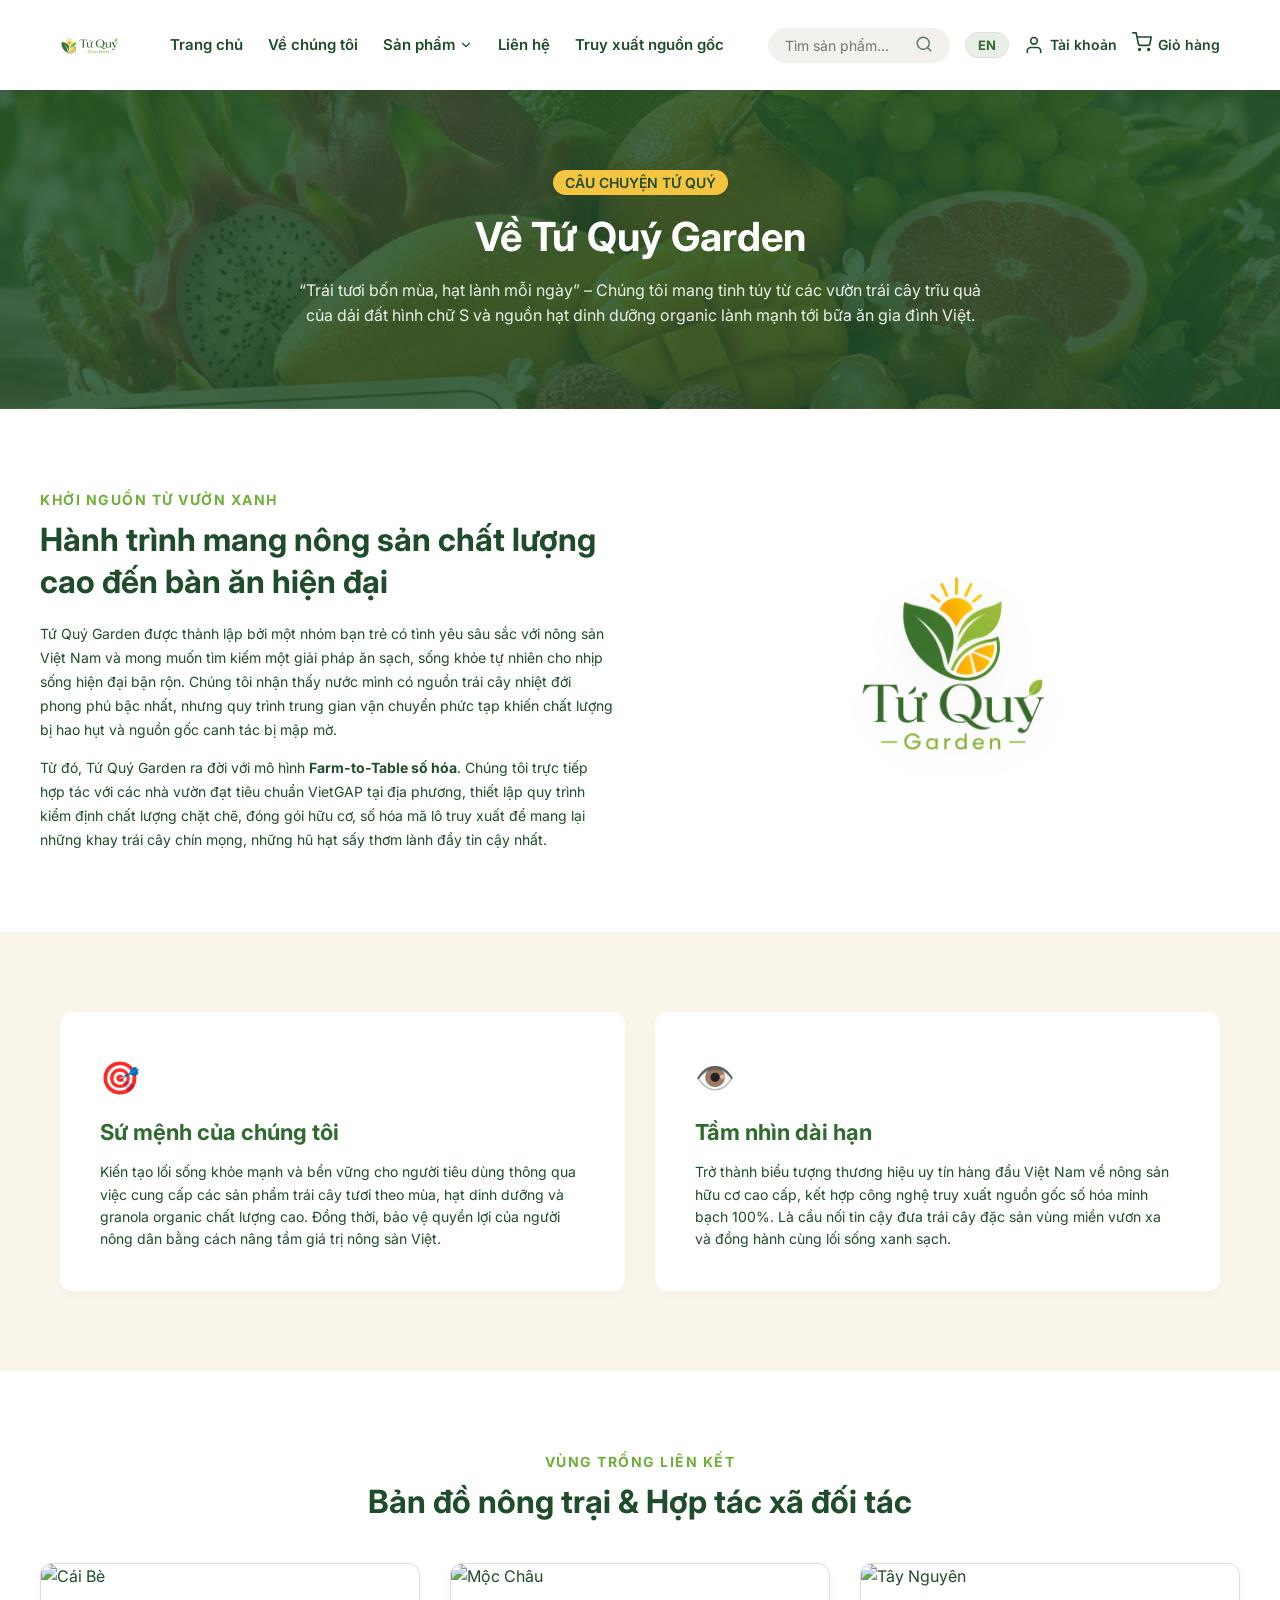
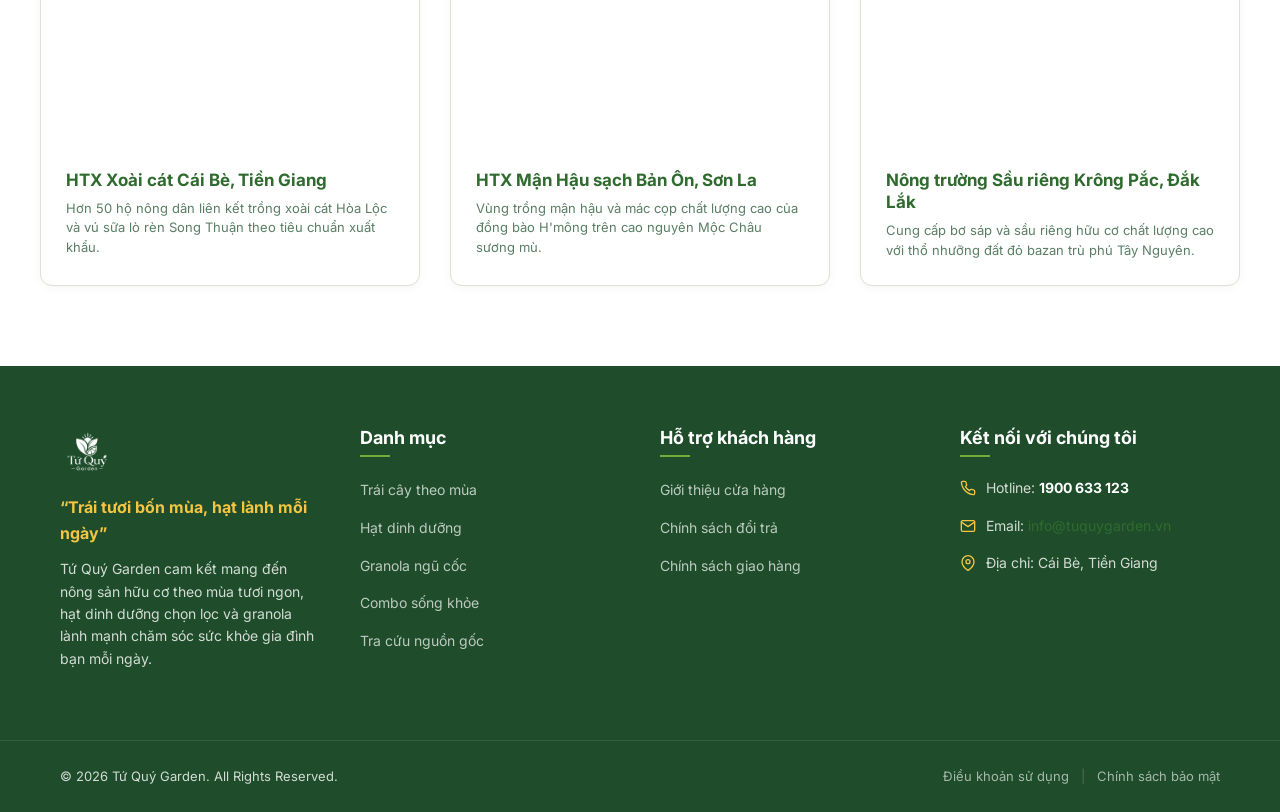
==== about.html @ 24386ca0 "Initial commit - Push code do an" ====
<!DOCTYPE html>
<html lang="vi">
<head>
  <meta charset="UTF-8">
  <meta name="viewport" content="width=device-width, initial-scale=1.0">
  <title>Về chúng tôi | Tứ Quý Garden</title>
  <meta name="description" content="Tứ Quý Garden - Hành trình mang nông sản chất lượng cao từ nông trại Việt đến bàn ăn hiện đại.">
  <link rel="icon" type="image/png" href="images/logo/logo.png">
  <link rel="stylesheet" href="styles/main.css">
</head>
<body class="lang-vi">

  <!-- HEADER -->
  <header class="main-header">
    <div class="header-container container">
      <!-- Logo -->
      <a href="index.html" class="logo">
        <img src="images/logo/logo ngang.png" alt="Tứ Quý Garden Logo" class="logo-img">
      </a>

      <!-- Mobile toggle menu -->
      <button class="mobile-toggle" id="mobile-toggle" aria-label="Toggle Navigation">
        <svg xmlns="http://www.w3.org/2000/svg" width="24" height="24" viewBox="0 0 24 24" fill="none" stroke="currentColor" stroke-width="2" stroke-linecap="round" stroke-linejoin="round">
          <line x1="3" y1="12" x2="21" y2="12"></line>
          <line x1="3" y1="6" x2="21" y2="6"></line>
          <line x1="3" y1="18" x2="21" y2="18"></line>
        </svg>
      </button>

      <!-- Navigation links -->
      <nav class="main-nav" id="main-nav">
        <ul class="nav-list">
          <li>
            <a href="index.html" class="nav-link">
              <span class="lang-vi">Trang chủ</span>
              <span class="lang-en">Home</span>
            </a>
          </li>
          <li>
            <a href="about.html" class="nav-link active">
              <span class="lang-vi">Về chúng tôi</span>
              <span class="lang-en">About Us</span>
            </a>
          </li>
          <li class="dropdown">
            <a href="products.html" class="nav-link dropdown-toggle">
              <span class="lang-vi">Sản phẩm</span>
              <span class="lang-en">Products</span>
              <svg xmlns="http://www.w3.org/2000/svg" width="14" height="14" viewBox="0 0 24 24" fill="none" stroke="currentColor" stroke-width="2" stroke-linecap="round" stroke-linejoin="round" class="dropdown-chevron">
                <polyline points="6 9 12 15 18 9"></polyline>
              </svg>
            </a>
            <ul class="dropdown-menu">
              <li>
                <a href="products.html?category=all">
                  <span class="lang-vi">Tất cả sản phẩm</span>
                  <span class="lang-en">All Products</span>
                </a>
              </li>
              <li>
                <a href="products.html?category=Fruits">
                  <span class="lang-vi">Trái cây tươi</span>
                  <span class="lang-en">Fresh Fruits</span>
                </a>
              </li>
              <li>
                <a href="products.html?category=Nutritional Seeds">
                  <span class="lang-vi">Hạt dinh dưỡng</span>
                  <span class="lang-en">Nutritional Seeds</span>
                </a>
              </li>
              <li>
                <a href="products.html?category=Granola">
                  <span class="lang-vi">Granola ngũ cốc</span>
                  <span class="lang-en">Granola</span>
                </a>
              </li>
              <li>
                <a href="products.html?category=Combo Healthy">
                  <span class="lang-vi">Combo sống khỏe</span>
                  <span class="lang-en">Combo Healthy</span>
                </a>
              </li>
            </ul>
          </li>
          <li>
            <a href="index.html#footer-contact" class="nav-link">
              <span class="lang-vi">Liên hệ</span>
              <span class="lang-en">Contact</span>
            </a>
          </li>
          <li>
            <a href="traceability.html" class="nav-link">
              <span class="lang-vi">Truy xuất nguồn gốc</span>
              <span class="lang-en">Traceability</span>
            </a>
          </li>
        </ul>
      </nav>

      <!-- Right actions -->
      <div class="header-actions">
        <!-- Search bar -->
        <div class="search-bar">
          <input type="text" placeholder="Tìm sản phẩm..." id="header-search-input">
          <button class="search-btn" id="header-search-btn" aria-label="Search">
            <svg xmlns="http://www.w3.org/2000/svg" width="18" height="18" viewBox="0 0 24 24" fill="none" stroke="currentColor" stroke-width="2" stroke-linecap="round" stroke-linejoin="round">
              <circle cx="11" cy="11" r="8"></circle>
              <line x1="21" y1="21" x2="16.65" y2="16.65"></line>
            </svg>
          </button>
        </div>

        <!-- Language toggle button -->
        <button class="lang-switch-btn" id="lang-toggle-btn" title="Toggle Language">
          <span class="lang-vi">EN</span>
          <span class="lang-en">VI</span>
        </button>

        <!-- Account -->
        <a href="login.html" class="action-icon-btn profile-btn" id="header-profile-btn" title="Tài khoản">
          <svg xmlns="http://www.w3.org/2000/svg" width="20" height="20" viewBox="0 0 24 24" fill="none" stroke="currentColor" stroke-width="2" stroke-linecap="round" stroke-linejoin="round">
            <path d="M20 21v-2a4 4 0 0 0-4-4H8a4 4 0 0 0-4 4v2"></path>
            <circle cx="12" cy="7" r="4"></circle>
          </svg>
          <span class="btn-text">
            <span class="lang-vi" id="header-profile-txt-vi">Tài khoản</span>
            <span class="lang-en" id="header-profile-txt-en">Account</span>
          </span>
        </a>

        <!-- Cart -->
        <a href="cart.html" class="action-icon-btn cart-btn" title="Giỏ hàng">
          <div class="cart-icon-wrapper">
            <svg xmlns="http://www.w3.org/2000/svg" width="20" height="20" viewBox="0 0 24 24" fill="none" stroke="currentColor" stroke-width="2" stroke-linecap="round" stroke-linejoin="round">
              <circle cx="9" cy="21" r="1"></circle>
              <circle cx="20" cy="21" r="1"></circle>
              <path d="M1 1h4l2.68 13.39a2 2 0 0 0 2 1.61h9.72a2 2 0 0 0 2-1.61L23 6H6"></path>
            </svg>
            <span class="cart-badge" id="header-cart-badge" style="display:none;">0</span>
          </div>
          <span class="btn-text">
            <span class="lang-vi">Giỏ hàng</span>
            <span class="lang-en">Cart</span>
          </span>
        </a>
      </div>
    </div>
  </header>

  <!-- CONTENT -->
  <div class="about-page-container">
    <!-- Hero Section -->
    <section class="about-hero" style="background-image: linear-gradient(rgba(31, 77, 43, 0.85), rgba(31, 77, 43, 0.85)), url('images/combo/Combo trái cây.png'); background-size: cover; background-position: center; padding: 80px 0; color: white; text-align: center;">
      <div class="container">
        <span style="background-color: var(--color-yellow); color: var(--color-text-dark); padding: 4px 12px; border-radius: 20px; font-size: 14px; font-weight: 600; text-transform: uppercase;">
          <span class="lang-vi">Câu chuyện Tứ Quý</span>
          <span class="lang-en">Our Story</span>
        </span>
        <h1 style="font-size: 40px; color: white; margin: 15px 0;">
          <span class="lang-vi">Về Tứ Quý Garden</span>
          <span class="lang-en">About Tứ Quý Garden</span>
        </h1>
        <p style="max-width: 700px; margin: 0 auto; font-size: 16px; opacity: 0.9; line-height: 1.6;">
          <span class="lang-vi">“Trái tươi bốn mùa, hạt lành mỗi ngày” – Chúng tôi mang tinh túy từ các vườn trái cây trĩu quả của dải đất hình chữ S và nguồn hạt dinh dưỡng organic lành mạnh tới bữa ăn gia đình Việt.</span>
          <span class="lang-en">“Fresh seasonal fruits, healthy seeds daily” – We deliver the pure essence of Vietnamese orchards and organic seeds to every Vietnamese family.</span>
        </p>
      </div>
    </section>

    <!-- Brand Story Section -->
    <section class="section container">
      <div style="display: flex; gap: 50px; align-items: center; flex-wrap: wrap;">
        <div style="flex: 1; min-width: 300px;">
          <span class="section-tag">
            <span class="lang-vi">Khởi nguồn từ vườn xanh</span>
            <span class="lang-en">Born from Green Orchards</span>
          </span>
          <h2 class="section-title" style="margin-bottom: 20px;">
            <span class="lang-vi">Hành trình mang nông sản chất lượng cao đến bàn ăn hiện đại</span>
            <span class="lang-en">Bringing Premium Produce to Modern Dining Tables</span>
          </h2>
          <p style="line-height: 1.7; color: var(--color-text-dark); margin-bottom: 15px; font-size: 14px;">
            <span class="lang-vi">Tứ Quý Garden được thành lập bởi một nhóm bạn trẻ có tình yêu sâu sắc với nông sản Việt Nam và mong muốn tìm kiếm một giải pháp ăn sạch, sống khỏe tự nhiên cho nhịp sống hiện đại bận rộn. Chúng tôi nhận thấy nước mình có nguồn trái cây nhiệt đới phong phú bậc nhất, nhưng quy trình trung gian vận chuyển phức tạp khiến chất lượng bị hao hụt và nguồn gốc canh tác bị mập mờ.</span>
            <span class="lang-en">Tứ Quý Garden was founded by young pioneers with a deep passion for Vietnamese agriculture and a desire to create a clean, healthy eating solution for busy modern lives. We realized that Vietnam has some of the richest tropical fruits, but complex logistics make the quality decrease and farm origins unclear.</span>
          </p>
          <p style="line-height: 1.7; color: var(--color-text-dark); font-size: 14px;">
            <span class="lang-vi">Từ đó, Tứ Quý Garden ra đời với mô hình <strong>Farm-to-Table số hóa</strong>. Chúng tôi trực tiếp hợp tác với các nhà vườn đạt tiêu chuẩn VietGAP tại địa phương, thiết lập quy trình kiểm định chất lượng chặt chẽ, đóng gói hữu cơ, số hóa mã lô truy xuất để mang lại những khay trái cây chín mọng, những hũ hạt sấy thơm lành đầy tin cậy nhất.</span>
            <span class="lang-en">Hence, Tứ Quý Garden introduces a digitized <strong>Farm-to-Table model</strong>. We directly collaborate with local VietGAP-standard orchards, implement strict quality inspections, package organically, and digitize batch codes to deliver the freshest ripe fruits and healthy baked seeds.</span>
          </p>
        </div>
        <div style="flex: 1; min-width: 300px; text-align: center;">
          <img src="images/logo/logo.png" alt="Tứ Quý Garden Brand" style="max-width: 250px; margin: 0 auto; filter: drop-shadow(0 10px 20px rgba(0,0,0,0.05));">
        </div>
      </div>
    </section>

    <!-- Mission & Vision Section -->
    <section class="section bg-cream-light">
      <div class="container" style="display: grid; grid-template-columns: repeat(auto-fit, minmax(300px, 1fr)); gap: 30px;">
        <div style="background-color: white; padding: 40px; border-radius: 12px; box-shadow: 0 5px 15px rgba(0,0,0,0.02);">
          <div style="font-size: 32px; margin-bottom: 15px;">🎯</div>
          <h3 style="color: var(--color-primary); font-size: 22px; margin-bottom: 15px;">
            <span class="lang-vi">Sứ mệnh của chúng tôi</span>
            <span class="lang-en">Our Mission</span>
          </h3>
          <p style="line-height: 1.6; color: var(--color-text-dark); font-size: 14px;">
            <span class="lang-vi">Kiến tạo lối sống khỏe mạnh và bền vững cho người tiêu dùng thông qua việc cung cấp các sản phẩm trái cây tươi theo mùa, hạt dinh dưỡng và granola organic chất lượng cao. Đồng thời, bảo vệ quyền lợi của người nông dân bằng cách nâng tầm giá trị nông sản Việt.</span>
            <span class="lang-en">Creating healthy, sustainable lifestyles by delivering seasonal fruits, nutritional seeds, and organic granolas. Simultaneously protecting local farmers' rights by enhancing Vietnamese agricultural values.</span>
          </p>
        </div>

        <div style="background-color: white; padding: 40px; border-radius: 12px; box-shadow: 0 5px 15px rgba(0,0,0,0.02);">
          <div style="font-size: 32px; margin-bottom: 15px;">👁️</div>
          <h3 style="color: var(--color-primary); font-size: 22px; margin-bottom: 15px;">
            <span class="lang-vi">Tầm nhìn dài hạn</span>
            <span class="lang-en">Our Vision</span>
          </h3>
          <p style="line-height: 1.6; color: var(--color-text-dark); font-size: 14px;">
            <span class="lang-vi">Trở thành biểu tượng thương hiệu uy tín hàng đầu Việt Nam về nông sản hữu cơ cao cấp, kết hợp công nghệ truy xuất nguồn gốc số hóa minh bạch 100%. Là cầu nối tin cậy đưa trái cây đặc sản vùng miền vươn xa và đồng hành cùng lối sống xanh sạch.</span>
            <span class="lang-en">Becoming Vietnam's leading trusted brand symbol for premium organic produce, integrated with 100% digitized traceable technology. Serving as a reliable bridge connecting regional specialties to tables and promoting green living.</span>
          </p>
        </div>
      </div>
    </section>

    <!-- Partner & Farms Section -->
    <section class="section container">
      <div class="text-center" style="max-width: 600px; margin: 0 auto 40px auto;">
        <span class="section-tag">
          <span class="lang-vi">Vùng trồng liên kết</span>
          <span class="lang-en">Partner Orchards</span>
        </span>
        <h2 class="section-title">
          <span class="lang-vi">Bản đồ nông trại & Hợp tác xã đối tác</span>
          <span class="lang-en">Farm Map & Cooperative Partners</span>
        </h2>
      </div>
      
      <div style="display: grid; grid-template-columns: repeat(auto-fit, minmax(280px, 1fr)); gap: 30px;">
        <div style="background: white; border-radius: 12px; overflow: hidden; border: 1px solid var(--color-gray-border); box-shadow: var(--shadow-sm);">
          <div style="height: 180px; overflow: hidden;">
            <img src="images/fruits/Xoài cát Hòa Lộc.png" alt="Cái Bè" style="width: 100%; height: 100%; object-fit: cover;">
          </div>
          <div style="padding: 25px; text-align: left;">
            <h4 style="color: var(--color-primary); font-size: 17px; margin-bottom: 8px;">
              <span class="lang-vi">HTX Xoài cát Cái Bè, Tiền Giang</span>
              <span class="lang-en">Cái Bè Mango Cooperative, Tiền Giang</span>
            </h4>
            <p style="font-size: 13px; color: var(--color-text-light); line-height: 1.5;">
              <span class="lang-vi">Hơn 50 hộ nông dân liên kết trồng xoài cát Hòa Lộc và vú sữa lò rèn Song Thuận theo tiêu chuẩn xuất khẩu.</span>
              <span class="lang-en">Over 50 farming households cultivating premium Hoa Loc mangoes and Song Thuan star apples under strict export standards.</span>
            </p>
          </div>
        </div>

        <div style="background: white; border-radius: 12px; overflow: hidden; border: 1px solid var(--color-gray-border); box-shadow: var(--shadow-sm);">
          <div style="height: 180px; overflow: hidden;">
            <img src="images/fruits/Mận.png" alt="Mộc Châu" style="width: 100%; height: 100%; object-fit: cover;">
          </div>
          <div style="padding: 25px; text-align: left;">
            <h4 style="color: var(--color-primary); font-size: 17px; margin-bottom: 8px;">
              <span class="lang-vi">HTX Mận Hậu sạch Bản Ôn, Sơn La</span>
              <span class="lang-en">Ban On Clean Plum Cooperative, Sơn La</span>
            </h4>
            <p style="font-size: 13px; color: var(--color-text-light); line-height: 1.5;">
              <span class="lang-vi">Vùng trồng mận hậu và mác cọp chất lượng cao của đồng bào H'mông trên cao nguyên Mộc Châu sương mù.</span>
              <span class="lang-en">High-quality plum and pear orchards cultivated by the H'mong ethnic community on the misty Moc Chau plateau.</span>
            </p>
          </div>
        </div>

        <div style="background: white; border-radius: 12px; overflow: hidden; border: 1px solid var(--color-gray-border); box-shadow: var(--shadow-sm);">
          <div style="height: 180px; overflow: hidden;">
            <img src="images/combo/Combo.png" alt="Tây Nguyên" style="width: 100%; height: 100%; object-fit: cover;">
          </div>
          <div style="padding: 25px; text-align: left;">
            <h4 style="color: var(--color-primary); font-size: 17px; margin-bottom: 8px;">
              <span class="lang-vi">Nông trường Sầu riêng Krông Pắc, Đắk Lắk</span>
              <span class="lang-en">Krông Pắc Durian Farm, Đắk Lắk</span>
            </h4>
            <p style="font-size: 13px; color: var(--color-text-light); line-height: 1.5;">
              <span class="lang-vi">Cung cấp bơ sáp và sầu riêng hữu cơ chất lượng cao với thổ nhưỡng đất đỏ bazan trù phú Tây Nguyên.</span>
              <span class="lang-en">Supplying premium organic avocados and rich durians grown on fertile red basaltic soils of Central Highlands.</span>
            </p>
          </div>
        </div>
      </div>
    </section>
  </div>

  <!-- FOOTER -->
  <footer class="main-footer" id="footer-contact">
    <div class="footer-top container">
      <div class="footer-block brand-block">
        <a href="index.html" class="footer-logo">
          <img src="images/logo/logo_white.png" alt="Tứ Quý Garden Logo" class="footer-logo-img">
        </a>
        <p class="footer-tagline">“Trái tươi bốn mùa, hạt lành mỗi ngày”</p>
        <p class="footer-desc">
          <span class="lang-vi">Tứ Quý Garden cam kết mang đến nông sản hữu cơ theo mùa tươi ngon, hạt dinh dưỡng chọn lọc và granola lành mạnh chăm sóc sức khỏe gia đình bạn mỗi ngày.</span>
          <span class="lang-en">Tứ Quý Garden commits to bringing ripe seasonal organic produce, premium seeds, and clean healthy granola to nourish your family daily.</span>
        </p>
      </div>

      <div class="footer-block">
        <h3 class="footer-title">
          <span class="lang-vi">Danh mục</span><span class="lang-en">Categories</span>
        </h3>
        <ul class="footer-links">
          <li><a href="products.html?category=Fruits"><span class="lang-vi">Trái cây theo mùa</span><span class="lang-en">Seasonal Fruits</span></a></li>
          <li><a href="products.html?category=Nutritional Seeds"><span class="lang-vi">Hạt dinh dưỡng</span><span class="lang-en">Seeds</span></a></li>
          <li><a href="products.html?category=Granola"><span class="lang-vi">Granola ngũ cốc</span><span class="lang-en">Granola</span></a></li>
          <li><a href="products.html?category=Combo Healthy"><span class="lang-vi">Combo sống khỏe</span><span class="lang-en">Healthy Combos</span></a></li>
          <li><a href="traceability.html"><span class="lang-vi">Tra cứu nguồn gốc</span><span class="lang-en">Traceability</span></a></li>
        </ul>
      </div>

      <div class="footer-block">
        <h3 class="footer-title">
          <span class="lang-vi">Hỗ trợ khách hàng</span><span class="lang-en">Customer Service</span>
        </h3>
        <ul class="footer-links">
          <li><a href="about.html"><span class="lang-vi">Giới thiệu cửa hàng</span><span class="lang-en">About Store</span></a></li>
          <li><a href="about.html"><span class="lang-vi">Chính sách đổi trả</span><span class="lang-en">Exchange & Refund</span></a></li>
          <li><a href="about.html"><span class="lang-vi">Chính sách giao hàng</span><span class="lang-en">Shipping Policies</span></a></li>
        </ul>
      </div>

      <div class="footer-block contact-block">
        <h3 class="footer-title">
          <span class="lang-vi">Kết nối với chúng tôi</span><span class="lang-en">Contact Info</span>
        </h3>
        <ul class="contact-info-list">
          <li>
            <svg xmlns="http://www.w3.org/2000/svg" width="16" height="16" viewBox="0 0 24 24" fill="none" stroke="currentColor" stroke-width="2" stroke-linecap="round" stroke-linejoin="round"><path d="M22 16.92v3a2 2 0 0 1-2.18 2 19.79 19.79 0 0 1-8.63-3.07 19.5 19.5 0 0 1-6-6 19.79 19.79 0 0 1-3.07-8.67A2 2 0 0 1 4.11 2h3a2 2 0 0 1 2 1.72 12.84 12.84 0 0 0 .7 2.81 2 2 0 0 1-.45 2.11L8.09 9.91a16 16 0 0 0 6 6l1.27-1.27a2 2 0 0 1 2.11-.45 12.84 12.84 0 0 0 2.81.7A2 2 0 0 1 22 16.92z"></path></svg>
            <span>Hotline: <strong>1900 633 123</strong></span>
          </li>
          <li>
            <svg xmlns="http://www.w3.org/2000/svg" width="16" height="16" viewBox="0 0 24 24" fill="none" stroke="currentColor" stroke-width="2" stroke-linecap="round" stroke-linejoin="round"><path d="M4 4h16c1.1 0 2 .9 2 2v12c0 1.1-.9 2-2 2H4c-1.1 0-2-.9-2-2V6c0-1.1.9-2 2-2z"></path><polyline points="22,6 12,13 2,6"></polyline></svg>
            <span>Email: <a href="mailto:info@tuquygarden.vn">info@tuquygarden.vn</a></span>
          </li>
          <li>
            <svg xmlns="http://www.w3.org/2000/svg" width="16" height="16" viewBox="0 0 24 24" fill="none" stroke="currentColor" stroke-width="2" stroke-linecap="round" stroke-linejoin="round"><path d="M21 10c0 7-9 13-9 13s-9-6-9-13a9 9 0 0 1 18 0z"></path><circle cx="12" cy="10" r="3"></circle></svg>
            <span>Địa chỉ: Cái Bè, Tiền Giang</span>
          </li>
        </ul>
      </div>
    </div>

    <div class="footer-bottom">
      <div class="container footer-bottom-content">
        <p class="copyright-txt">&copy; 2026 Tứ Quý Garden. All Rights Reserved.</p>
        <div class="footer-bottom-links">
          <a href="about.html"><span class="lang-vi">Điều khoản sử dụng</span><span class="lang-en">Terms of Use</span></a>
          <span class="divider">|</span>
          <a href="about.html"><span class="lang-vi">Chính sách bảo mật</span><span class="lang-en">Privacy Policy</span></a>
        </div>
      </div>
    </div>
  </footer>

  <!-- Scripts -->
  <script src="data/data.js"></script>
  <script src="services/cartService.js"></script>
  <script src="services/authService.js"></script>
  <script src="js/common.js"></script>
</body>
</html>
---- styles/main.css ----
/* styles/main.css */
@import url('https://fonts.googleapis.com/css2?family=Inter:wght@300;400;500;600;700;800&display=swap');

:root {
  --color-primary: #2F6B2F;      /* Deep green */
  --color-secondary: #6FAF3A;    /* Leaf green */
  --color-cream: #FFF8E8;        /* Cream background */
  --color-cream-light: #FAF5EA;  /* Lighter cream background */
  --color-yellow: #F5C542;       /* Soft yellow */
  --color-text-dark: #1F4D2B;     /* Text dark green */
  --color-text-light: #5A7E64;    /* Text secondary green-gray */
  --color-white: #FFFFFF;
  --color-gray-light: #F3F1ED;
  --color-gray-border: #E2DDD5;
  --color-danger: #E06A55;
  --color-success: #6FAF3A;
  
  /* Font no-serif for everything */
  --font-serif: 'Inter', system-ui, -apple-system, sans-serif;
  --font-sans: 'Inter', system-ui, -apple-system, sans-serif;
  
  --shadow-sm: 0 2px 8px rgba(31, 77, 43, 0.05);
  --shadow-md: 0 8px 24px rgba(31, 77, 43, 0.08);
  --shadow-lg: 0 16px 40px rgba(31, 77, 43, 0.12);
  
  --transition-smooth: all 0.3s cubic-bezier(0.25, 0.8, 0.25, 1);
}

/* Bilingual text state rules */
body.lang-vi .lang-en { display: none !important; }
body.lang-en .lang-vi { display: none !important; }

/* Base Resetting */
* {
  box-sizing: border-box;
  margin: 0;
  padding: 0;
}

body {
  font-family: var(--font-sans);
  background-color: var(--color-white);
  color: var(--color-text-dark);
  line-height: 1.6;
  overflow-x: hidden;
}

h1, h2, h3, h4, h5, h6 {
  color: var(--color-text-dark);
  font-weight: 700;
  line-height: 1.3;
}

a {
  color: var(--color-primary);
  text-decoration: none;
  transition: var(--transition-smooth);
}

a:hover {
  color: var(--color-secondary);
}

button, input, select, textarea {
  font-family: inherit;
}

img {
  max-width: 100%;
  height: auto;
  display: block;
}

/* Scrollbar styling */
::-webkit-scrollbar {
  width: 8px;
}
::-webkit-scrollbar-track {
  background: var(--color-cream);
}
::-webkit-scrollbar-thumb {
  background: var(--color-secondary);
  border-radius: 4px;
}
::-webkit-scrollbar-thumb:hover {
  background: var(--color-primary);
}

/* Common Layout Containers */
.container {
  width: 100%;
  max-width: 1200px;
  margin: 0 auto;
  padding: 0 20px;
}

.container-fluid {
  width: 100%;
  padding: 0 20px;
}

.section {
  padding: 80px 0;
}

.text-center {
  text-align: center;
}

.bg-cream-light {
  background-color: var(--color-cream-light);
}

/* Grid wrappers */
.products-grid-4 {
  display: grid;
  grid-template-columns: repeat(auto-fill, minmax(260px, 1fr));
  gap: 25px;
  margin-top: 30px;
}

.products-grid-3 {
  display: grid;
  grid-template-columns: repeat(auto-fill, minmax(320px, 1fr));
  gap: 30px;
  margin-top: 30px;
}

/* Utility Animations */
@keyframes fadeIn {
  from { opacity: 0; transform: translateY(15px); }
  to { opacity: 1; transform: translateY(0); }
}

.animate-fade-in {
  animation: fadeIn 0.4s ease forwards;
}

@keyframes bounce {
  0%, 100% { transform: translateY(0); }
  50% { transform: translateY(-8px); }
}

.animate-bounce {
  animation: bounce 2s infinite ease-in-out;
}

/* Buttons */
.btn {
  display: inline-flex;
  align-items: center;
  justify-content: center;
  gap: 8px;
  font-weight: 600;
  padding: 10px 24px;
  border-radius: 8px;
  border: 2px solid transparent;
  cursor: pointer;
  transition: var(--transition-smooth);
  font-size: 15px;
  white-space: nowrap; /* Avoid wrapping on small widths */
}

.btn-primary {
  background-color: var(--color-primary);
  color: var(--color-white);
}

.btn-primary:hover {
  background-color: var(--color-text-dark);
  color: var(--color-white);
  transform: translateY(-2px);
  box-shadow: 0 4px 12px rgba(47, 107, 47, 0.2);
}

.btn-secondary {
  background-color: var(--color-yellow);
  color: var(--color-text-dark);
}

.btn-secondary:hover {
  background-color: var(--color-primary);
  color: var(--color-white);
  transform: translateY(-2px);
}

.btn-outline {
  background-color: transparent;
  border-color: var(--color-primary);
  color: var(--color-primary);
}

.btn-outline:hover {
  background-color: var(--color-primary);
  color: var(--color-white);
  transform: translateY(-2px);
}

.btn-danger {
  background-color: var(--color-danger);
  color: var(--color-white);
}

.btn-danger:hover {
  background-color: #C04A35;
  color: var(--color-white);
}

.btn-lg {
  padding: 14px 32px;
  font-size: 16px;
  border-radius: 10px;
}

.btn-sm {
  padding: 8px 16px;
  font-size: 13px;
}

.btn-xs {
  padding: 4px 8px;
  font-size: 12px;
}

.btn-block {
  width: 100%;
}

.hover-lift:hover {
  transform: translateY(-5px);
  box-shadow: var(--shadow-lg);
}

/* SECTION HEADERS */
.section-tag {
  color: var(--color-secondary);
  font-weight: 700;
  font-size: 14px;
  text-transform: uppercase;
  letter-spacing: 1.5px;
  display: block;
  margin-bottom: 8px;
}

.section-title {
  font-size: 32px;
  color: var(--color-text-dark);
}

.section-header-flex {
  display: flex;
  justify-content: space-between;
  align-items: flex-end;
  margin-bottom: 40px;
  flex-wrap: wrap;
  gap: 20px;
}

/* STICKY HEADER */
.main-header {
  position: sticky;
  top: 0;
  z-index: 100;
  background-color: rgba(255, 255, 255, 0.95);
  backdrop-filter: blur(10px);
  box-shadow: var(--shadow-sm);
  transition: var(--transition-smooth);
}

.header-container {
  display: flex;
  align-items: center;
  justify-content: space-between;
  height: 90px; /* Taller header */
}

.logo-img {
  max-height: 65px; /* Bigger logo as requested */
}

.mobile-toggle {
  display: none;
  background: none;
  border: none;
  color: var(--color-text-dark);
  cursor: pointer;
}

.nav-list {
  display: flex;
  list-style: none;
  gap: 25px;
}

.nav-link {
  font-weight: 600;
  color: var(--color-text-dark);
  font-size: 15px;
  padding: 8px 0;
  position: relative;
  display: flex;
  align-items: center;
  gap: 4px;
}

.nav-link::after {
  content: '';
  position: absolute;
  bottom: 0;
  left: 0;
  width: 0;
  height: 2px;
  background-color: var(--color-secondary);
  transition: var(--transition-smooth);
}

.nav-link:hover::after {
  width: 100%;
}

/* Dropdown styling */
.dropdown {
  position: relative;
}

.dropdown-chevron {
  transition: transform 0.2s;
}

.dropdown:hover .dropdown-chevron {
  transform: rotate(180deg);
}

.dropdown-menu {
  position: absolute;
  top: 100%;
  left: 0;
  background-color: var(--color-white);
  box-shadow: var(--shadow-md);
  border-radius: 8px;
  list-style: none;
  padding: 10px 0;
  min-width: 220px;
  opacity: 0;
  visibility: hidden;
  transform: translateY(10px);
  transition: var(--transition-smooth);
}

.dropdown:hover .dropdown-menu {
  opacity: 1;
  visibility: visible;
  transform: translateY(0);
}

.dropdown-menu li a {
  display: block;
  padding: 10px 20px;
  font-size: 14px;
  font-weight: 500;
  color: var(--color-text-dark);
}

.dropdown-menu li a:hover {
  background-color: var(--color-cream);
  color: var(--color-primary);
  padding-left: 25px;
}

.header-actions {
  display: flex;
  align-items: center;
  gap: 15px;
}

/* Search Bar */
.search-bar {
  display: flex;
  align-items: center;
  background-color: var(--color-gray-light);
  border-radius: 30px;
  padding: 6px 16px;
  border: 1px solid transparent;
  transition: var(--transition-smooth);
}

.search-bar:focus-within {
  background-color: var(--color-white);
  border-color: var(--color-secondary);
  box-shadow: 0 0 0 3px rgba(111, 175, 58, 0.1);
}

.search-bar input {
  border: none;
  background: none;
  outline: none;
  font-size: 14px;
  width: 130px;
  color: var(--color-text-dark);
  transition: width 0.3s;
}

.search-bar input:focus {
  width: 180px;
}

.search-btn {
  background: none;
  border: none;
  color: var(--color-text-light);
  cursor: pointer;
}

.search-btn:hover {
  color: var(--color-primary);
}

/* Header action buttons */
.action-icon-btn {
  display: flex;
  align-items: center;
  gap: 6px;
  font-weight: 600;
  font-size: 14px;
  color: var(--color-text-dark);
}

.action-icon-btn:hover {
  color: var(--color-primary);
}

.cart-icon-wrapper {
  position: relative;
}

.cart-badge {
  position: absolute;
  top: -8px;
  right: -8px;
  background-color: var(--color-yellow);
  color: var(--color-text-dark);
  font-size: 11px;
  font-weight: 700;
  width: 18px;
  height: 18px;
  border-radius: 50%;
  display: flex;
  align-items: center;
  justify-content: center;
  border: 2px solid var(--color-white);
}

/* Language switch button styles */
.lang-switch-btn {
  background-color: rgba(47, 107, 47, 0.1);
  color: var(--color-primary);
  border: 1px solid var(--color-gray-border);
  border-radius: 20px;
  padding: 4px 12px;
  font-size: 13px;
  font-weight: 700;
  cursor: pointer;
  transition: var(--transition-smooth);
}

.lang-switch-btn:hover {
  background-color: var(--color-primary);
  color: var(--color-white);
  border-color: var(--color-primary);
}

/* FOOTER STYLING */
.main-footer {
  background-color: var(--color-text-dark);
  color: rgba(255, 255, 255, 0.8);
  padding-top: 60px;
}

.footer-logo-img {
  max-height: 54px;
  margin-bottom: 15px;
}

.footer-top {
  display: grid;
  grid-template-columns: repeat(auto-fit, minmax(220px, 1fr));
  gap: 40px;
  padding-bottom: 50px;
}

.brand-block {
  grid-column: span 1;
}

.footer-tagline {
  font-size: 16px;
  color: var(--color-yellow);
  margin-bottom: 12px;
  font-weight: bold;
}

.footer-desc {
  font-size: 14px;
  line-height: 1.6;
  margin-bottom: 20px;
}

.social-links {
  display: flex;
  gap: 12px;
}

.social-link {
  width: 36px;
  height: 36px;
  background-color: rgba(255,255,255,0.08);
  border-radius: 50%;
  display: flex;
  align-items: center;
  justify-content: center;
  color: var(--color-white);
  transition: var(--transition-smooth);
}

.social-link:hover {
  background-color: var(--color-yellow);
  color: var(--color-text-dark);
  transform: translateY(-3px);
}

.zalo-text-icon {
  font-weight: 700;
  font-size: 14px;
}

.footer-title {
  color: var(--color-white);
  font-size: 18px;
  margin-bottom: 20px;
  position: relative;
  padding-bottom: 8px;
}

.footer-title::after {
  content: '';
  position: absolute;
  bottom: 0;
  left: 0;
  width: 30px;
  height: 2px;
  background-color: var(--color-secondary);
}

.footer-links {
  list-style: none;
}

.footer-links li {
  margin-bottom: 12px;
}

.footer-links li a {
  color: rgba(255, 255, 255, 0.7);
  font-size: 14px;
}

.footer-links li a:hover {
  color: var(--color-yellow);
  padding-left: 5px;
}

.contact-info-list {
  list-style: none;
}

.contact-info-list li {
  display: flex;
  align-items: flex-start;
  gap: 10px;
  margin-bottom: 15px;
  font-size: 14px;
}

.contact-info-list svg {
  margin-top: 3px;
  color: var(--color-yellow);
  flex-shrink: 0;
}

.contact-info-list strong {
  color: var(--color-white);
}

.footer-newsletter {
  margin-top: 25px;
}

.newsletter-txt {
  font-size: 13px;
  margin-bottom: 8px;
}

.newsletter-form {
  display: flex;
  gap: 5px;
}

.newsletter-form input {
  flex: 1;
  padding: 8px 12px;
  border-radius: 6px;
  border: none;
  font-size: 13px;
}

.footer-bottom {
  border-top: 1px solid rgba(255, 255, 255, 0.1);
  padding: 25px 0;
  font-size: 13px;
}

.footer-bottom-content {
  display: flex;
  justify-content: space-between;
  align-items: center;
  flex-wrap: wrap;
  gap: 15px;
}

.footer-bottom-links a {
  color: rgba(255,255,255,0.6);
}

.footer-bottom-links a:hover {
  color: var(--color-yellow);
}

.footer-bottom-links .divider {
  margin: 0 8px;
  color: rgba(255,255,255,0.2);
}

/* HOMEPAGE SPECIALS */
.hero-section {
  background-color: var(--color-cream);
  padding: 80px 0 100px 0;
  overflow: hidden;
}

.hero-container-grid {
  display: grid;
  grid-template-columns: 1fr;
  gap: 40px;
  align-items: center;
  max-width: 720px;
}

.hero-tagline {
  color: var(--color-primary);
  font-weight: 700;
  font-size: 14px;
  text-transform: uppercase;
  letter-spacing: 2px;
  margin-bottom: 10px;
  display: block;
}

.hero-title {
  font-size: 44px;
  color: var(--color-text-dark);
  margin-bottom: 20px;
  font-weight: 800;
}

.hero-desc {
  font-size: 16px;
  color: var(--color-text-light);
  margin-bottom: 30px;
  max-width: 600px;
}

.hero-actions {
  display: flex;
  gap: 15px;
  margin-bottom: 40px;
  flex-wrap: wrap;
}

.hero-badges {
  display: flex;
  gap: 25px;
  flex-wrap: wrap;
}

.hero-badge-item {
  display: flex;
  align-items: center;
  gap: 8px;
  font-size: 13px;
  font-weight: 600;
}

.hero-badge-item svg {
  color: var(--color-secondary);
}

.hero-image-wrapper {
  position: relative;
  display: flex;
  justify-content: center;
  align-items: center;
}

.hero-main-img {
  max-width: 100%;
  filter: drop-shadow(0 15px 30px rgba(31, 77, 43, 0.15));
  border-radius: 20px;
}

/* Category grid cards */
.category-grid {
  display: grid;
  grid-template-columns: repeat(auto-fill, minmax(230px, 1fr));
  gap: 25px;
  margin-top: 40px;
}

.category-card {
  background-color: var(--color-white);
  border-radius: 16px;
  overflow: hidden;
  box-shadow: var(--shadow-sm);
  transition: var(--transition-smooth);
}

.cat-img-container {
  height: 180px;
  overflow: hidden;
  background-color: var(--color-cream);
}

.cat-img-container img {
  width: 100%;
  height: 100%;
  object-fit: cover;
  transition: transform 0.5s;
}

.category-card:hover .cat-img-container img {
  transform: scale(1.1);
}

.cat-body {
  padding: 25px;
}

.cat-body h3 {
  font-size: 18px;
  margin-bottom: 10px;
}

.cat-body p {
  font-size: 13px;
  color: var(--color-text-light);
  margin-bottom: 20px;
  height: 40px;
}

/* Healthy goals Tab bar */
.tabs-container {
  display: flex;
  justify-content: center;
  gap: 15px;
  margin-bottom: 35px;
  flex-wrap: wrap;
}

.tab-btn {
  padding: 10px 24px;
  border-radius: 30px;
  background-color: var(--color-white);
  border: 1px solid var(--color-gray-border);
  color: var(--color-text-dark);
  font-weight: 600;
  cursor: pointer;
  transition: var(--transition-smooth);
}

.tab-btn:hover, .tab-btn.active {
  background-color: var(--color-primary);
  color: var(--color-white);
  border-color: var(--color-primary);
  box-shadow: 0 4px 10px rgba(47, 107, 47, 0.15);
}

/* Traceability layout */
.traceability-layout {
  display: grid;
  grid-template-columns: 1.1fr 0.9fr;
  gap: 50px;
  align-items: center;
}

.timeline {
  margin-top: 30px;
  border-left: 2px dashed var(--color-secondary);
  padding-left: 25px;
  display: flex;
  flex-direction: column;
  gap: 25px;
}

.timeline-item {
  position: relative;
}

.timeline-number {
  position: absolute;
  left: -37px;
  top: 0;
  width: 24px;
  height: 24px;
  background-color: var(--color-primary);
  color: var(--color-white);
  border-radius: 50%;
  display: flex;
  align-items: center;
  justify-content: center;
  font-size: 11px;
  font-weight: 700;
}

.timeline-content h4 {
  font-size: 16px;
  margin-bottom: 4px;
}

.timeline-content p {
  font-size: 13px;
  color: var(--color-text-light);
}

/* ===== HOMEPAGE COMPACT FEATURED CARDS (6-col row) ===== */
#featured-products-grid .product-card {
  border-radius: 16px;
}

#featured-products-grid .card-img-wrapper {
  height: 160px;
  border-radius: 14px 14px 0 0;
}

#featured-products-grid .card-body {
  padding: 14px 16px;
}

#featured-products-grid .card-title {
  font-size: 13px;
  margin-bottom: 4px;
  font-weight: 700;
}

#featured-products-grid .card-category-tag {
  font-size: 10px;
  margin-bottom: 4px;
}

#featured-products-grid .card-origin-info {
  font-size: 10px;
  margin-bottom: 8px;
}

#featured-products-grid .card-rating-row {
  display: none;
}

#featured-products-grid .current-price {
  font-size: 15px;
  font-weight: 700;
  color: var(--color-primary);
}

#featured-products-grid .old-price {
  font-size: 11px;
}

#featured-products-grid .card-bottom-row {
  padding-top: 10px;
}

#featured-products-grid .circle-cart-btn {
  width: 32px;
  height: 32px;
}

/* PRODUCT CARD COMPONENT - PREMIUM RE-DESIGN */

.product-card {
  background-color: var(--color-white);
  border-radius: 12px;
  overflow: hidden;
  box-shadow: var(--shadow-sm);
  border: 1px solid var(--color-gray-light);
  display: flex;
  flex-direction: column;
  position: relative;
  transition: var(--transition-smooth);
  height: 100%;
}

.product-card:hover {
  transform: translateY(-6px);
  box-shadow: var(--shadow-md);
  border-color: var(--color-gray-border);
}

.card-img-wrapper {
  position: relative;
  height: 220px;
  overflow: hidden;
  background-color: var(--color-cream-light);
  display: flex;
  align-items: center;
  justify-content: center;
}

.product-img {
  width: 100%;
  height: 100%;
  object-fit: cover;
  transition: transform 0.5s;
}

.product-card:hover .product-img {
  transform: scale(1.08);
}

/* Badges */
.card-badge {
  position: absolute;
  top: 12px;
  left: 12px;
  font-size: 11px;
  font-weight: 700;
  padding: 4px 10px;
  border-radius: 4px;
  color: var(--color-white);
  z-index: 2;
  text-transform: uppercase;
}

.bestseller-badge {
  background-color: var(--color-yellow);
  color: var(--color-text-dark);
}

.seasonal-badge {
  background-color: var(--color-primary);
}

.discount-badge {
  position: absolute;
  top: 12px;
  right: 12px;
  background-color: var(--color-danger);
  color: var(--color-white);
  font-size: 11px;
  font-weight: 700;
  padding: 4px 8px;
  border-radius: 4px;
  z-index: 2;
}

.wishlist-toggle-btn {
  position: absolute;
  bottom: 12px;
  right: 12px;
  width: 32px;
  height: 32px;
  background-color: var(--color-white);
  border: none;
  border-radius: 50%;
  display: flex;
  align-items: center;
  justify-content: center;
  box-shadow: var(--shadow-sm);
  color: var(--color-text-light);
  cursor: pointer;
  transition: var(--transition-smooth);
  z-index: 2;
}

.wishlist-toggle-btn:hover, .wishlist-toggle-btn.active {
  color: var(--color-secondary);
  transform: scale(1.1);
}

/* Card Body */
.card-body {
  padding: 20px;
  flex: 1;
  display: flex;
  flex-direction: column;
}

.card-category-tag {
  font-size: 11px;
  font-weight: 600;
  color: var(--color-secondary);
  text-transform: uppercase;
  margin-bottom: 6px;
  display: block;
}

.card-title {
  font-size: 17px;
  margin-bottom: 8px;
  font-weight: 600;
}

.card-title a {
  color: var(--color-text-dark);
}

.card-title a:hover {
  color: var(--color-primary);
}

.card-origin-info {
  font-size: 12px;
  color: var(--color-text-light);
  display: flex;
  align-items: center;
  gap: 5px;
  margin-bottom: 10px;
}

.card-origin-info svg {
  flex-shrink: 0;
}

.card-rating-row {
  display: flex;
  align-items: center;
  gap: 8px;
  margin-bottom: 15px;
}

.card-stars {
  display: flex;
  color: #DDD;
}

.star {
  font-size: 14px;
}

.star.fill {
  color: var(--color-yellow);
}

.card-rating-num {
  font-size: 12px;
  font-weight: 700;
  color: var(--color-text-dark);
}

/* Premium bottom alignment */
.card-bottom-row {
  display: flex;
  justify-content: space-between;
  align-items: center;
  margin-top: auto;
  padding-top: 15px;
  border-top: 1px dashed var(--color-gray-border);
}

.card-price-box {
  display: flex;
  flex-direction: column;
  gap: 2px;
}

.current-price {
  font-size: 18px;
  font-weight: 700;
  color: var(--color-primary);
}

.old-price {
  font-size: 13px;
  text-decoration: line-through;
  color: var(--color-text-light);
}

.circle-cart-btn {
  width: 36px;
  height: 36px;
  background-color: var(--color-secondary);
  color: var(--color-white);
  border: none;
  border-radius: 50%;
  display: flex;
  align-items: center;
  justify-content: center;
  cursor: pointer;
  transition: var(--transition-smooth);
}

.circle-cart-btn:hover {
  background-color: var(--color-primary);
  transform: scale(1.1);
  box-shadow: 0 4px 10px rgba(111, 175, 58, 0.3);
}

/* LISTING PAGE */
.shop-layout {
  display: grid;
  grid-template-columns: 280px 1fr;
  gap: 30px;
  margin-top: 40px;
}

.breadcrumb {
  display: flex;
  list-style: none;
  gap: 8px;
  font-size: 13px;
  color: var(--color-text-light);
  margin-bottom: 15px;
}

.breadcrumb a {
  color: var(--color-text-light);
}

.breadcrumb .active {
  color: var(--color-primary);
  font-weight: 600;
}

/* Sidebar filtering controls (Scrolls naturally) */
.shop-sidebar {
  background-color: var(--color-cream-light);
  padding: 25px;
  border-radius: 12px;
  border: 1px solid var(--color-gray-border);
  height: fit-content;
  position: relative; /* Not sticky anymore */
  top: 0;
}

.sidebar-header {
  display: flex;
  justify-content: space-between;
  align-items: center;
  border-bottom: 1px solid var(--color-gray-border);
  padding-bottom: 12px;
  margin-bottom: 20px;
}

.close-sidebar-btn {
  display: none;
  font-size: 24px;
  background: none;
  border: none;
  cursor: pointer;
}

.filter-group {
  margin-bottom: 25px;
}

.filter-title {
  font-size: 15px;
  margin-bottom: 12px;
  text-transform: uppercase;
  letter-spacing: 0.5px;
  font-weight: 700;
  color: var(--color-text-dark);
}

.filter-list {
  list-style: none;
}

.filter-list li {
  margin-bottom: 10px;
}

.filter-label {
  display: flex;
  align-items: center;
  gap: 10px;
  font-size: 14px;
  font-weight: 500;
  cursor: pointer;
}

.filter-label input[type="radio"] {
  accent-color: var(--color-primary);
}

.select-filter {
  width: 100%;
  padding: 8px 12px;
  border-radius: 6px;
  border: 1px solid var(--color-gray-border);
  background-color: var(--color-white);
  outline: none;
}

/* Toolbar & Shop Main */
.shop-toolbar {
  display: flex;
  justify-content: space-between;
  align-items: center;
  background-color: var(--color-cream-light);
  padding: 15px 20px;
  border-radius: 8px;
  margin-bottom: 25px;
}

.toolbar-left {
  display: flex;
  align-items: center;
  gap: 15px;
}

.mobile-filter-trigger {
  display: none;
}

.results-count {
  font-size: 14px;
  color: var(--color-text-light);
}

.sort-selector-wrapper {
  font-size: 14px;
  display: flex;
  align-items: center;
  gap: 10px;
}

.sort-selector-wrapper select {
  padding: 6px 12px;
  border-radius: 6px;
  border: 1px solid var(--color-gray-border);
  background-color: var(--color-white);
  outline: none;
}

.active-search-indicator {
  display: inline-flex;
  align-items: center;
  gap: 8px;
  background-color: rgba(111, 175, 58, 0.15);
  color: var(--color-text-dark);
  padding: 6px 14px;
  border-radius: 20px;
  font-size: 13px;
  margin-bottom: 20px;
}

.remove-search-badge {
  background: none;
  border: none;
  font-size: 16px;
  font-weight: 700;
  cursor: pointer;
  color: var(--color-primary);
}

.products-listing-grid {
  display: grid;
  grid-template-columns: repeat(auto-fill, minmax(220px, 1fr));
  gap: 20px;
}

.empty-state-container {
  padding: 60px 20px;
}

.empty-icon-circle {
  width: 80px;
  height: 80px;
  background-color: var(--color-cream-light);
  border-radius: 50%;
  display: flex;
  align-items: center;
  justify-content: center;
  color: var(--color-text-light);
  margin: 0 auto 20px auto;
}

.empty-state-container h3 {
  font-size: 22px;
  margin-bottom: 10px;
}

.empty-state-container p {
  color: var(--color-text-light);
  max-width: 500px;
  margin: 0 auto 20px auto;
  font-size: 14px;
}

/* PRODUCT DETAIL PAGE */
.detail-layout-grid {
  display: grid;
  grid-template-columns: 1fr 1fr;
  gap: 50px;
  margin-top: 30px;
}

.gallery-wrapper {
  display: flex;
  flex-direction: column;
  gap: 15px;
}

.main-image-container {
  border-radius: 16px;
  overflow: hidden;
  background-color: var(--color-cream-light);
  position: relative;
  aspect-ratio: 1/1;
  display: flex;
  align-items: center;
  justify-content: center;
  border: 1px solid var(--color-gray-border);
}

.main-image-container img {
  width: 100%;
  height: 100%;
  object-fit: cover;
}

.discount-badge-large {
  position: absolute;
  top: 20px;
  left: 20px;
  background-color: var(--color-danger);
  color: var(--color-white);
  padding: 6px 12px;
  border-radius: 6px;
  font-weight: 700;
  font-size: 14px;
}

.gallery-thumbnails {
  display: flex;
  gap: 12px;
}

.thumb-img {
  width: 80px;
  height: 80px;
  border-radius: 8px;
  overflow: hidden;
  border: 2px solid transparent;
  cursor: pointer;
  background-color: var(--color-cream-light);
  transition: var(--transition-smooth);
}

.thumb-img.active, .thumb-img:hover {
  border-color: var(--color-primary);
  transform: scale(1.05);
}

.thumb-img img {
  width: 100%;
  height: 100%;
  object-fit: cover;
}

/* Details column */
.product-buy-details {
  display: flex;
  flex-direction: column;
}

.detail-category {
  font-size: 12px;
  font-weight: 700;
  color: var(--color-secondary);
  text-transform: uppercase;
  letter-spacing: 1px;
}

.detail-title {
  font-size: 34px;
  margin: 10px 0;
}

.detail-rating-row {
  display: flex;
  align-items: center;
  gap: 10px;
  font-size: 14px;
  margin-bottom: 25px;
  flex-wrap: wrap;
}

.detail-stars {
  color: var(--color-yellow);
}

.detail-rating-row .divider {
  color: var(--color-gray-border);
}

.detail-rating-row .in-stock {
  color: var(--color-primary);
  font-weight: 600;
}

.detail-rating-row .out-of-stock {
  color: var(--color-danger);
  font-weight: 600;
}

.detail-price-box {
  background-color: var(--color-cream-light);
  padding: 15px 25px;
  border-radius: 8px;
  display: flex;
  align-items: baseline;
  gap: 15px;
  margin-bottom: 25px;
}

.detail-price-box .current-price {
  font-size: 28px;
}

.detail-price-box .old-price {
  font-size: 16px;
}

.detail-short-desc {
  font-size: 15px;
  color: var(--color-text-light);
  line-height: 1.7;
  margin-bottom: 30px;
}

.detail-actions-box {
  border-top: 1px solid var(--color-gray-border);
  border-bottom: 1px solid var(--color-gray-border);
  padding: 25px 0;
  margin-bottom: 30px;
}

.quantity-control-row {
  display: flex;
  align-items: center;
  gap: 20px;
  margin-bottom: 20px;
}

.quantity-control-row .label {
  font-weight: 600;
  font-size: 15px;
}

.quantity-adjuster {
  display: flex;
  border: 1px solid var(--color-gray-border);
  border-radius: 6px;
  overflow: hidden;
  background-color: var(--color-white);
}

.quantity-adjuster button {
  width: 40px;
  height: 40px;
  background: none;
  border: none;
  font-size: 18px;
  font-weight: 600;
  cursor: pointer;
}

.quantity-adjuster button:hover {
  background-color: var(--color-gray-light);
}

.quantity-adjuster input {
  width: 60px;
  height: 40px;
  border: none;
  border-left: 1px solid var(--color-gray-border);
  border-right: 1px solid var(--color-gray-border);
  text-align: center;
  font-size: 15px;
  font-weight: 600;
  outline: none;
}

/* Remove default arrows */
.quantity-adjuster input::-webkit-outer-spin-button,
.quantity-adjuster input::-webkit-inner-spin-button {
  -webkit-appearance: none;
}

.buy-buttons-row {
  display: flex;
  gap: 12px;
  flex-wrap: wrap;
}

.buy-buttons-row .btn {
  flex: 1;
  min-width: 150px;
}

.wishlist-btn-round {
  width: 50px;
  height: 50px;
  border-radius: 8px !important;
  padding: 0 !important;
  display: flex !important;
  align-items: center;
  justify-content: center;
  color: var(--color-text-light) !important;
}

.wishlist-btn-round:hover, .wishlist-btn-round.active {
  background-color: rgba(111, 175, 58, 0.15) !important;
  color: var(--color-primary) !important;
  border-color: var(--color-primary) !important;
}

.detail-health-goals {
  display: flex;
  align-items: center;
  gap: 12px;
  margin-bottom: 25px;
  flex-wrap: wrap;
  font-size: 14px;
}

.health-tags {
  display: flex;
  gap: 8px;
  flex-wrap: wrap;
}

.health-tag-badge {
  background-color: rgba(111, 175, 58, 0.12);
  color: var(--color-primary);
  font-weight: 600;
  font-size: 12px;
  padding: 4px 12px;
  border-radius: 20px;
}

.detail-commitments {
  display: flex;
  flex-direction: column;
  gap: 10px;
  font-size: 13px;
  color: var(--color-text-light);
}

.commit-item {
  display: flex;
  align-items: center;
  gap: 8px;
}

.commit-icon {
  color: var(--color-primary);
  font-weight: bold;
}

/* Middle details block: Nutrition & Traceability tables */
.info-blocks-row {
  display: grid;
  grid-template-columns: 1.1fr 0.9fr;
  gap: 30px;
  margin-top: 50px;
}

.nutrition-block, .traceability-block {
  padding: 30px;
  border-radius: 16px;
  border: 1px solid var(--color-gray-border);
}

.info-block-title {
  font-size: 20px;
  margin-bottom: 20px;
  border-bottom: 2px solid var(--color-primary);
  padding-bottom: 8px;
  display: inline-block;
}

.nutrition-table, .traceability-data-table {
  display: flex;
  flex-direction: column;
  gap: 12px;
}

.nutri-row, .trace-row {
  display: flex;
  justify-content: space-between;
  font-size: 14px;
  padding-bottom: 8px;
  border-bottom: 1px dashed var(--color-gray-border);
}

.nutri-note {
  font-size: 11px;
  color: var(--color-text-light);
  margin-top: 15px;
  font-style: italic;
}

.batch-code-txt {
  color: var(--color-primary);
  background-color: rgba(47, 107, 47, 0.08);
  padding: 2px 8px;
  border-radius: 4px;
  font-size: 13px;
}

.cert-badges-inline {
  display: flex;
  gap: 6px;
}

.cert-micro-badge {
  background-color: var(--color-primary);
  color: var(--color-white);
  font-size: 11px;
  font-weight: 700;
  padding: 2px 8px;
  border-radius: 4px;
}

/* Tab details */
.detail-tabs-section {
  margin-top: 60px;
  border: 1px solid var(--color-gray-border);
  border-radius: 12px;
  overflow: hidden;
}

.tabs-nav-header {
  display: flex;
  background-color: var(--color-cream-light);
  border-bottom: 1px solid var(--color-gray-border);
}

.tab-nav-btn {
  padding: 15px 30px;
  background: none;
  border: none;
  font-weight: 600;
  color: var(--color-text-light);
  cursor: pointer;
  transition: var(--transition-smooth);
}

.tab-nav-btn.active, .tab-nav-btn:hover {
  background-color: var(--color-white);
  color: var(--color-primary);
  box-shadow: 0 -2px 0 var(--color-primary) inset;
}

.tab-content-body {
  padding: 30px;
  background-color: var(--color-white);
}

.related-products-section {
  margin-top: 80px;
}

/* CART PAGE */
.freeship-progress-banner {
  padding: 20px;
  border-radius: 10px;
  border: 1px solid var(--color-gray-border);
  margin-bottom: 30px;
}

.cart-layout-grid {
  display: grid;
  grid-template-columns: 1fr 380px;
  gap: 30px;
}

/* Cart table styling */
.cart-table-header {
  display: grid;
  grid-template-columns: 2fr 1fr 1.2fr 1fr 60px;
  padding: 15px 20px;
  background-color: var(--color-cream-light);
  border-radius: 8px;
  font-weight: 700;
  font-size: 14px;
  margin-bottom: 15px;
}

.cart-items-list {
  display: flex;
  flex-direction: column;
  gap: 15px;
}

.cart-item-row {
  display: grid;
  grid-template-columns: 2fr 1fr 1.2fr 1fr 60px;
  align-items: center;
  padding: 15px 20px;
  border: 1px solid var(--color-gray-light);
  border-radius: 8px;
  background-color: var(--color-white);
  transition: var(--transition-smooth);
}

.cart-item-row:hover {
  border-color: var(--color-gray-border);
  box-shadow: var(--shadow-sm);
}

.item-detail-cell {
  display: flex;
  align-items: center;
  gap: 15px;
}

.item-thumb {
  width: 70px;
  height: 70px;
  object-fit: cover;
  border-radius: 8px;
  background-color: var(--color-cream-light);
}

.item-name {
  font-size: 15px;
  font-weight: 600;
  margin-bottom: 4px;
}

.item-name a {
  color: var(--color-text-dark);
}

.item-name a:hover {
  color: var(--color-primary);
}

.item-cat {
  font-size: 11px;
  color: var(--color-secondary);
  text-transform: uppercase;
  font-weight: 600;
  display: block;
}

.item-stock-alert {
  font-size: 11px;
  color: var(--color-text-light);
}

.qty-adjuster-sm {
  display: flex;
  border: 1px solid var(--color-gray-border);
  border-radius: 4px;
  overflow: hidden;
  max-width: 100px;
}

.qty-adjuster-sm button {
  width: 28px;
  height: 28px;
  background: none;
  border: none;
  font-size: 14px;
  cursor: pointer;
}

.qty-adjuster-sm input {
  width: 44px;
  height: 28px;
  border: none;
  border-left: 1px solid var(--color-gray-border);
  border-right: 1px solid var(--color-gray-border);
  text-align: center;
  font-size: 13px;
  font-weight: 600;
  outline: none;
}

.remove-item-btn {
  background: none;
  border: none;
  color: var(--color-text-light);
  cursor: pointer;
  transition: var(--transition-smooth);
}

.remove-item-btn:hover {
  color: var(--color-danger);
  transform: scale(1.1);
}

.cart-bottom-actions {
  display: flex;
  justify-content: space-between;
  margin-top: 20px;
}

.cart-item-row .mobile-label {
  display: none;
}

/* Cart summary panel */
.summary-card {
  background-color: var(--color-cream-light);
  padding: 30px;
  border-radius: 12px;
  border: 1px solid var(--color-gray-border);
  position: sticky;
  top: 100px;
}

.summary-title {
  font-size: 20px;
  margin-bottom: 20px;
  border-bottom: 1.5px solid var(--color-primary);
  padding-bottom: 8px;
}

.summary-details {
  display: flex;
  flex-direction: column;
  gap: 12px;
  margin-bottom: 25px;
}

.summary-row {
  display: flex;
  justify-content: space-between;
}

.promo-row {
  color: var(--color-primary);
  font-weight: 600;
}

.summary-divider {
  border: none;
  border-top: 1px solid var(--color-gray-border);
}

.final-total-row {
  font-size: 18px;
  font-weight: 700;
  color: var(--color-primary);
}

.promo-code-input-box {
  border-top: 1px dashed var(--color-gray-border);
  padding-top: 20px;
}

.promo-label {
  font-size: 13px;
  font-weight: 600;
  margin-bottom: 8px;
  display: block;
}

.promo-input-group {
  display: flex;
  gap: 6px;
}

.promo-input-group input {
  flex: 1;
  padding: 8px 12px;
  border-radius: 6px;
  border: 1px solid var(--color-gray-border);
  outline: none;
  text-transform: uppercase;
}

.voucher-applied-desc {
  font-size: 12px;
  color: var(--color-primary);
  margin-top: 8px;
  font-weight: 500;
}

.applied-voucher-banner {
  background-color: rgba(47, 107, 47, 0.1);
  color: var(--color-primary);
  padding: 10px;
  border-radius: 6px;
  font-size: 13px;
  text-align: center;
  font-weight: 600;
  margin-top: 15px;
}

.summary-trust-badges {
  display: flex;
  flex-direction: column;
  gap: 6px;
  font-size: 11px;
  color: var(--color-text-light);
  margin-top: 20px;
  border-top: 1px solid var(--color-gray-border);
  padding-top: 15px;
}

/* CHECKOUT PAGE */
.checkout-layout-grid {
  display: grid;
  grid-template-columns: 1fr 400px;
  gap: 30px;
  margin-top: 30px;
}

.checkout-form-section {
  padding: 30px;
  border-radius: 12px;
  border: 1px solid var(--color-gray-border);
}

.section-form-title {
  font-size: 18px;
  margin-bottom: 20px;
  border-bottom: 1.5px solid var(--color-primary);
  padding-bottom: 8px;
}

.form-group {
  display: flex;
  flex-direction: column;
  gap: 6px;
}

.form-group label {
  font-size: 13px;
  font-weight: 600;
}

.form-control, .checkout-form-section input, .checkout-form-section select, .checkout-form-section textarea {
  padding: 10px 14px;
  border-radius: 6px;
  border: 1px solid var(--color-gray-border);
  background-color: var(--color-white);
  outline: none;
  font-size: 14px;
  transition: var(--transition-smooth);
}

.form-control:focus, .checkout-form-section input:focus, .checkout-form-section select:focus, .checkout-form-section textarea:focus {
  border-color: var(--color-secondary);
  box-shadow: 0 0 0 3px rgba(111, 175, 58, 0.1);
}

.form-grid-2 {
  display: grid;
  grid-template-columns: 1fr 1fr;
  gap: 15px;
}

.form-grid-3 {
  display: grid;
  grid-template-columns: repeat(3, 1fr);
  gap: 12px;
}

/* Payment methods */
.payment-methods-grid {
  display: flex;
  flex-direction: column;
  gap: 12px;
}

.payment-method-card {
  display: flex;
  align-items: center;
  gap: 15px;
  padding: 15px;
  background-color: var(--color-white);
  border-radius: 8px;
  border: 1px solid var(--color-gray-border);
  cursor: pointer;
  transition: var(--transition-smooth);
}

.payment-method-card input {
  accent-color: var(--color-primary);
}

.payment-method-card.active {
  border-color: var(--color-primary);
  background-color: rgba(47, 107, 47, 0.03);
}

.payment-icon {
  font-size: 24px;
}

.payment-meta {
  display: flex;
  flex-direction: column;
}

.payment-meta strong {
  font-size: 14px;
}

.payment-meta span {
  font-size: 12px;
  color: var(--color-text-light);
}

/* Order preview side column */
.checkout-preview-items {
  max-height: 280px;
  overflow-y: auto;
  display: flex;
  flex-direction: column;
  gap: 12px;
  padding-right: 5px;
  margin-bottom: 20px;
}

.checkout-item-preview-row {
  display: flex;
  align-items: center;
  gap: 12px;
}

.checkout-item-preview-row img {
  width: 50px;
  height: 50px;
  object-fit: cover;
  border-radius: 6px;
  background-color: var(--color-cream-light);
}

.item-preview-meta {
  flex: 1;
}

.item-preview-meta h4 {
  font-size: 13px;
  font-weight: 600;
  margin-bottom: 3px;
}

.item-preview-meta span {
  font-size: 12px;
  color: var(--color-text-light);
}

/* LOGIN REGISTER REGISTER */
.login-card-box {
  border-radius: 16px;
  border: 1px solid var(--color-gray-border);
  padding: 30px;
  box-shadow: var(--shadow-md);
}

.login-tabs-header {
  display: grid;
  grid-template-columns: 1fr 1fr;
  border-bottom: 1px solid var(--color-gray-border);
}

.login-tab-btn {
  padding: 12px;
  background: none;
  border: none;
  font-weight: 600;
  color: var(--color-text-light);
  cursor: pointer;
  transition: var(--transition-smooth);
  font-size: 16px;
}

.login-tab-btn.active {
  color: var(--color-primary);
  box-shadow: 0 -2.5px 0 var(--color-primary) inset;
}

.auth-title {
  font-size: 24px;
  margin-bottom: 5px;
}

.auth-subtitle {
  font-size: 13px;
  color: var(--color-text-light);
  margin-bottom: 25px;
}

/* USER PROFILE PAGE */
.profile-layout-grid {
  display: grid;
  grid-template-columns: 280px 1fr;
  gap: 30px;
  margin-top: 30px;
}

.profile-sidebar {
  padding: 25px;
  border-radius: 12px;
  border: 1px solid var(--color-gray-border);
  height: fit-content;
}

.profile-user-card {
  display: flex;
  align-items: center;
  gap: 15px;
  border-bottom: 1px solid var(--color-gray-border);
  padding-bottom: 20px;
  margin-bottom: 20px;
}

.user-avatar-placeholder {
  width: 50px;
  height: 50px;
  border-radius: 50%;
  background-color: var(--color-primary);
  color: var(--color-white);
  font-weight: 700;
  font-size: 20px;
  display: flex;
  align-items: center;
  justify-content: center;
}

.user-meta h4 {
  font-size: 15px;
  font-weight: 600;
}

.user-meta span {
  font-size: 12px;
  color: var(--color-text-light);
}

.profile-side-nav {
  display: flex;
  flex-direction: column;
  gap: 8px;
}

.side-nav-btn {
  display: block;
  width: 100%;
  padding: 12px 15px;
  border-radius: 6px;
  border: none;
  background: none;
  text-align: left;
  font-weight: 600;
  color: var(--color-text-dark);
  cursor: pointer;
  transition: var(--transition-smooth);
}

.side-nav-btn:hover, .side-nav-btn.active {
  background-color: var(--color-primary);
  color: var(--color-white);
}

.logout-btn {
  border-top: 1px solid var(--color-gray-border);
  margin-top: 15px;
  color: var(--color-danger);
  border-radius: 0;
  padding-top: 15px;
}

.logout-btn:hover {
  background-color: rgba(224, 106, 85, 0.1);
  color: var(--color-danger);
}

/* Right content panel profile */
.profile-main-content {
  padding: 40px;
  border-radius: 12px;
  border: 1px solid var(--color-gray-border);
  min-height: 450px;
}

.pane-title {
  font-size: 24px;
  margin-bottom: 5px;
}

.pane-desc {
  font-size: 13px;
  color: var(--color-text-light);
  margin-bottom: 25px;
}

/* Preference Cards goal selection */
.pref-card {
  padding: 20px;
  border-radius: 8px;
  border: 1px solid var(--color-gray-border);
  background-color: var(--color-white);
  cursor: pointer;
  transition: var(--transition-smooth);
}

.pref-card:hover {
  transform: translateY(-3px);
  border-color: var(--color-secondary);
}

.pref-card.selected {
  border-color: var(--color-primary);
  background-color: rgba(47, 107, 47, 0.03);
  box-shadow: var(--shadow-sm);
}

.pref-icon {
  font-size: 28px;
  margin-bottom: 10px;
}

.pref-card h4 {
  font-size: 15px;
  margin-bottom: 6px;
}

.pref-card p {
  font-size: 12px;
  color: var(--color-text-light);
  line-height: 1.5;
}

/* Profile Order Table history */
.table-responsive {
  width: 100%;
  overflow-x: auto;
}

.profile-orders-table, .admin-table {
  width: 100%;
  border-collapse: collapse;
  text-align: left;
}

.profile-orders-table th, .profile-orders-table td,
.admin-table th, .admin-table td {
  padding: 12px 15px;
  border-bottom: 1px solid var(--color-gray-border);
  font-size: 14px;
}

.profile-orders-table th, .admin-table th {
  background-color: var(--color-gray-light);
  font-weight: 700;
  color: var(--color-text-dark);
}

.status-badge {
  display: inline-block;
  padding: 3px 10px;
  border-radius: 20px;
  font-size: 12px;
  font-weight: 600;
}

.status-chờ-xác-nhận {
  background-color: #FEF9E7;
  color: #B7950B;
}

.status-đang-xử-lý {
  background-color: #EBF5FB;
  color: #2E86C1;
}

.status-đang-giao {
  background-color: #EAF2F8;
  color: #2980B9;
}

.status-hoàn-thành {
  background-color: #E8F8F5;
  color: #117864;
}

.status-đã-hủy {
  background-color: #FDEDEC;
  color: #CB4335;
}

/* TRACEABILITY 6 STEPS FLOW */
.trace-search-form button {
  padding: 12px 30px;
}

.trace-timeline-6steps {
  display: grid;
  grid-template-columns: repeat(auto-fit, minmax(280px, 1fr));
  gap: 25px;
  margin-top: 30px;
}

.step-6-card {
  background-color: var(--color-white);
  padding: 25px;
  border-radius: 12px;
  box-shadow: var(--shadow-sm);
  border: 1px solid var(--color-gray-border);
  position: relative;
}

.step-num {
  position: absolute;
  top: -12px;
  left: 20px;
  width: 28px;
  height: 28px;
  background-color: var(--color-primary);
  color: var(--color-white);
  border-radius: 50%;
  display: flex;
  align-items: center;
  justify-content: center;
  font-weight: bold;
  font-size: 13px;
}

.step-title {
  font-size: 16px;
  font-weight: 700;
  margin-bottom: 8px;
  color: var(--color-text-dark);
}

.step-desc {
  font-size: 13px;
  color: var(--color-text-light);
  line-height: 1.5;
}

/* ADMIN PANEL ARCHITECTURE */
.admin-layout {
  display: grid;
  grid-template-columns: 240px 1fr;
  min-height: 100vh;
  background-color: #F8F9FA;
  margin-left: -20px;
  margin-right: -20px;
}

.admin-sidebar {
  background-color: #1F4D2B; /* Dark Green Admin sidebar */
  color: rgba(255,255,255,0.7);
  padding: 25px 0;
  height: 100vh;
  position: sticky;
  top: 0;
  display: flex;
  flex-direction: column;
}

.admin-brand {
  padding: 0 25px 20px 25px;
  border-bottom: 1px solid rgba(255,255,255,0.1);
  margin-bottom: 20px;
}

.admin-brand img {
  max-height: 40px;
}

.admin-nav-menu {
  display: flex;
  flex-direction: column;
  gap: 4px;
}

.admin-nav-item {
  display: flex;
  align-items: center;
  justify-content: space-between;
  padding: 12px 25px;
  font-weight: 600;
  font-size: 14px;
  color: rgba(255,255,255,0.8);
  transition: var(--transition-smooth);
}

.admin-nav-item:hover, .admin-nav-item.active {
  background-color: var(--color-primary);
  color: var(--color-white);
}

.admin-badge-count {
  font-size: 11px;
  font-weight: 700;
  padding: 2px 6px;
  border-radius: 20px;
}

.admin-logout {
  border-top: 1px solid rgba(255,255,255,0.1);
  margin-top: auto;
  padding-top: 20px;
  color: var(--color-yellow);
}

.admin-logout:hover {
  color: var(--color-white);
}

/* Admin Main Body */
.admin-main-body {
  padding: 40px;
  overflow-y: auto;
  height: 100vh;
}

.admin-header-row {
  display: flex;
  justify-content: space-between;
  align-items: center;
  border-bottom: 1px solid var(--color-gray-border);
  padding-bottom: 20px;
  margin-bottom: 30px;
}

.admin-header-row h2 {
  font-size: 26px;
}

.admin-date-picker {
  background-color: var(--color-white);
  padding: 8px 16px;
  border-radius: 6px;
  border: 1px solid var(--color-gray-border);
  font-size: 14px;
  font-weight: 600;
}

/* KPI cards */
.admin-kpis-grid {
  display: grid;
  grid-template-columns: repeat(auto-fit, minmax(220px, 1fr));
  gap: 20px;
  margin-bottom: 30px;
}

.kpi-card {
  background-color: var(--color-white);
  border-radius: 8px;
  padding: 20px;
  box-shadow: var(--shadow-sm);
  display: flex;
  align-items: center;
  gap: 15px;
}

.kpi-icon {
  width: 50px;
  height: 50px;
  border-radius: 50%;
  font-size: 22px;
  display: flex;
  align-items: center;
  justify-content: center;
}

.icon-green { background-color: rgba(47, 107, 47, 0.1); color: var(--color-primary); }
.icon-yellow { background-color: rgba(245, 197, 66, 0.15); color: #B7950B; }
.icon-blue { background-color: rgba(41, 128, 185, 0.1); color: #2980B9; }
.icon-red { background-color: rgba(224, 106, 85, 0.1); color: var(--color-danger); }

.kpi-meta span {
  font-size: 12px;
  color: var(--color-text-light);
  display: block;
}

.kpi-meta h3 {
  font-size: 20px;
  margin: 4px 0;
}

.trend-indicator {
  font-size: 11px;
  font-weight: 600;
}

.trend-indicator.up { color: var(--color-secondary); }

/* Grid layouts */
.admin-grid-2 {
  display: grid;
  grid-template-columns: 1.2fr 0.8fr;
  gap: 25px;
}

.admin-card {
  background-color: var(--color-white);
  padding: 25px;
  border-radius: 8px;
  box-shadow: var(--shadow-sm);
}

.card-header-flex {
  display: flex;
  justify-content: space-between;
  align-items: center;
  margin-bottom: 20px;
}

/* CSS pure Chart columns */
.admin-chart-mock {
  display: flex;
  justify-content: space-between;
  align-items: flex-end;
  height: 200px;
  padding-top: 20px;
  border-bottom: 2px solid var(--color-gray-border);
}

.chart-column-item {
  display: flex;
  flex-direction: column;
  align-items: center;
  width: 10%;
  height: 100%;
  justify-content: flex-end;
  gap: 8px;
}

.chart-bar {
  width: 100%;
  background-color: var(--color-gray-border);
  border-radius: 4px 4px 0 0;
  transition: height 0.5s;
}

.chart-bar.bar-active {
  background-color: var(--color-secondary);
}

.chart-bar:hover {
  background-color: var(--color-primary);
}

.chart-column-item span {
  font-size: 11px;
  font-weight: 600;
  color: var(--color-text-light);
}

.admin-orders-tabs-header {
  display: flex;
  gap: 10px;
  border-bottom: 1.5px solid var(--color-gray-border);
  padding-bottom: 1px;
  flex-wrap: wrap;
}

.orders-tab-btn {
  padding: 10px 18px;
  background: none;
  border: none;
  font-weight: 600;
  color: var(--color-text-light);
  cursor: pointer;
  display: flex;
  align-items: center;
  gap: 8px;
}

.orders-tab-btn.active {
  color: var(--color-primary);
  box-shadow: 0 -2.5px 0 var(--color-primary) inset;
}

.badge-dot-num {
  font-size: 10px;
  font-weight: 700;
  padding: 1px 6px;
  border-radius: 20px;
  color: white;
}

.bg-yellow { background-color: var(--color-yellow); color: var(--color-text-dark); }

/* CUSTOM MODAL OVERLAY */
.modal-overlay {
  position: fixed;
  top: 0;
  left: 0;
  width: 100%;
  height: 100%;
  background-color: rgba(31, 77, 43, 0.4);
  backdrop-filter: blur(4px);
  z-index: 1000;
  display: flex;
  align-items: center;
  justify-content: center;
  opacity: 0;
  visibility: hidden;
  transition: var(--transition-smooth);
}

.modal-overlay.open {
  opacity: 1;
  visibility: visible;
}

.modal-content-card {
  background-color: var(--color-white);
  padding: 35px;
  border-radius: 12px;
  width: 100%;
  max-width: 550px;
  box-shadow: var(--shadow-lg);
  position: relative;
  max-height: 90vh;
  overflow-y: auto;
  transform: translateY(-20px);
  transition: var(--transition-smooth);
}

.modal-overlay.open .modal-content-card {
  transform: translateY(0);
}

.modal-close-btn {
  position: absolute;
  top: 15px;
  right: 20px;
  font-size: 28px;
  background: none;
  border: none;
  cursor: pointer;
  color: var(--color-text-light);
}

.modal-close-btn:hover {
  color: var(--color-danger);
}

/* TOAST NOTIFICATION STYLING */
.toast-container {
  position: fixed;
  top: 25px;
  right: 25px;
  z-index: 2000;
  display: flex;
  flex-direction: column;
  gap: 10px;
  max-width: 350px;
}

.toast {
  background-color: var(--color-white);
  padding: 14px 20px;
  border-radius: 8px;
  box-shadow: var(--shadow-lg);
  border-left: 5px solid var(--color-primary);
  display: flex;
  align-items: center;
  gap: 12px;
  font-size: 14px;
  font-weight: 500;
  color: var(--color-text-dark);
  transform: translateX(100px);
  opacity: 0;
  animation: slideIn 0.3s forwards cubic-bezier(0.25, 0.8, 0.25, 1);
  transition: var(--transition-smooth);
}

.toast.success {
  border-left-color: var(--color-success);
}

.toast.error {
  border-left-color: var(--color-danger);
}

@keyframes slideIn {
  to { transform: translateX(0); opacity: 1; }
}

.toast.fade-out {
  opacity: 0;
  transform: translateY(-10px);
}

/* RESPONSIVE DESIGN ARCHITECTURE */
@media (max-width: 992px) {
  .hero-container-grid {
    grid-template-columns: 1fr;
    text-align: center;
  }
  
  .hero-actions, .hero-badges {
    justify-content: center;
  }
  
  .traceability-layout {
    grid-template-columns: 1fr;
  }
  
  .shop-layout {
    grid-template-columns: 1fr;
  }
  
  /* Mobile Sidebar filter drawer */
  .shop-sidebar {
    position: fixed;
    top: 0;
    left: -320px;
    width: 300px;
    height: 100vh;
    z-index: 105;
    background-color: var(--color-white);
    transition: left 0.3s cubic-bezier(0.25, 0.8, 0.25, 1);
    box-shadow: var(--shadow-lg);
    overflow-y: auto;
  }
  
  .shop-sidebar.open {
    left: 0;
  }
  
  .close-sidebar-btn {
    display: block;
  }
  
  .mobile-filter-trigger {
    display: inline-flex;
  }
  
  .detail-layout-grid {
    grid-template-columns: 1fr;
    gap: 30px;
  }
  
  .info-blocks-row {
    grid-template-columns: 1fr;
  }
  
  .cart-layout-grid {
    grid-template-columns: 1fr;
  }
  
  .checkout-layout-grid {
    grid-template-columns: 1fr;
  }
  
  .profile-layout-grid {
    grid-template-columns: 1fr;
  }
  
  .admin-layout {
    grid-template-columns: 1fr;
  }
  
  .admin-sidebar {
    height: auto;
    position: relative;
  }
  
  .admin-main-body {
    height: auto;
    padding: 20px;
  }
  
  .admin-grid-2 {
    grid-template-columns: 1fr;
  }
}

@media (max-width: 768px) {
  .header-container {
    height: 70px;
  }
  
  .main-nav {
    position: absolute;
    top: 70px;
    left: 0;
    width: 100%;
    background-color: var(--color-white);
    box-shadow: var(--shadow-md);
    padding: 20px;
    display: none;
    border-top: 1px solid var(--color-gray-light);
  }
  
  .main-nav.open {
    display: block;
  }
  
  .nav-list {
    flex-direction: column;
    gap: 15px;
  }
  
  .mobile-toggle {
    display: block;
  }
  
  .search-bar {
    display: none;
  }
  
  .btn-text {
    display: none;
  }
  
  .hero-title {
    font-size: 34px;
  }
  
  .section {
    padding: 50px 0;
  }
  
  .section-title {
    font-size: 26px;
  }
  
  /* Cart row stacked cards for mobile */
  .cart-table-header {
    display: none;
  }
  
  .cart-item-row {
    grid-template-columns: 1fr;
    gap: 12px;
    padding: 20px;
    text-align: left;
  }
  
  .cart-item-row > div {
    display: flex;
    justify-content: space-between;
    align-items: center;
  }
  
  .cart-item-row .mobile-label {
    display: inline-block;
    font-weight: 700;
    color: var(--color-text-light);
    font-size: 13px;
  }
  
  .cart-item-row .action-cell {
    border-top: 1px dashed var(--color-gray-border);
    padding-top: 10px;
    justify-content: flex-end;
  }
  
  .form-grid-2, .form-grid-3 {
    grid-template-columns: 1fr;
    gap: 15px;
  }
}

@media (max-width: 480px) {
  .products-listing-grid, .products-grid-4 {
    grid-template-columns: 1fr;
  }
}

/* --- HOME PAGE REDESIGN STYLES MATCHING MOCKUP --- */

/* Hero Badges 2x2 */
.hero-badges-grid {
  display: grid;
  grid-template-columns: repeat(2, 1fr);
  gap: 15px 25px;
  margin-top: 25px;
}
.hero-badges-grid .hero-badge-item {
  display: flex;
  align-items: center;
  gap: 10px;
  font-size: 14px;
  font-weight: 500;
  color: var(--color-text-dark);
}
.hero-badges-grid .hero-badge-item svg {
  color: var(--color-secondary);
  flex-shrink: 0;
}

/* Category cards Title Row and footer */
.cat-title-row {
  display: flex;
  justify-content: space-between;
  align-items: center;
  margin-bottom: 8px;
}
.cat-title-row h3 {
  margin-bottom: 0;
  font-size: 18px;
}
.cat-arrow-btn {
  width: 32px;
  height: 32px;
  background-color: var(--color-primary);
  color: var(--color-white);
  border-radius: 50%;
  display: flex;
  align-items: center;
  justify-content: center;
  transition: var(--transition-smooth);
}
.category-card:hover .cat-arrow-btn {
  background-color: var(--color-secondary);
  transform: scale(1.1);
}

/* Story Section layout: 3 columns */
.story-layout {
  display: grid;
  grid-template-columns: 1fr 1.1fr 1fr;
  gap: 40px;
  align-items: center;
}
.story-images-grid {
  display: flex;
  flex-direction: column;
  gap: 15px;
  overflow: hidden;
}

.story-images-row-2 {
  display: flex;
  gap: 15px;
}

.story-img-small {
  width: 100%;
  height: 100%;
  object-fit: cover;
  border-radius: 12px;
  box-shadow: var(--shadow-sm);
}
.story-features {
  display: flex;
  flex-direction: column;
  gap: 15px;
}
.story-feature-card {
  background-color: #F1F8F1; /* very light green background */
  padding: 15px 20px;
  border-radius: 10px;
  display: flex;
  align-items: flex-start;
  gap: 12px;
  transition: var(--transition-smooth);
}
.story-feature-card:hover {
  background-color: var(--color-cream);
  transform: translateY(-2px);
}
.story-feature-icon {
  color: var(--color-primary);
  margin-top: 3px;
  flex-shrink: 0;
}
.story-feature-info h4 {
  font-size: 15px;
  font-weight: 700;
  margin-bottom: 4px;
}
.story-feature-info p {
  font-size: 12px;
  color: var(--color-text-light);
  line-height: 1.4;
}

/* Flowchart Horizontal */
.flowchart-horizontal {
  display: flex;
  justify-content: space-between;
  align-items: flex-start;
  position: relative;
  margin-top: 40px;
  flex-wrap: wrap;
  gap: 30px;
}
.flowchart-step {
  flex: 1;
  min-width: 180px;
  text-align: center;
  position: relative;
  z-index: 2;
  display: flex;
  flex-direction: column;
  align-items: center;
}
.flowchart-icon-box {
  width: 80px;
  height: 80px;
  background-color: #F1F8F1;
  border-radius: 50%;
  display: flex;
  align-items: center;
  justify-content: center;
  position: relative;
  margin-bottom: 15px;
  border: 1px solid var(--color-gray-border);
  transition: var(--transition-smooth);
}
.flowchart-step:hover .flowchart-icon-box {
  background-color: var(--color-cream);
  border-color: var(--color-secondary);
  transform: scale(1.05);
}
.flowchart-number {
  position: absolute;
  top: -5px;
  left: -5px;
  width: 24px;
  height: 24px;
  background-color: var(--color-primary);
  color: var(--color-white);
  border-radius: 50%;
  font-size: 12px;
  font-weight: 700;
  display: flex;
  align-items: center;
  justify-content: center;
}
.flowchart-icon-box svg {
  color: var(--color-primary);
}
.flowchart-step h4 {
  font-size: 15px;
  margin-bottom: 8px;
}
.flowchart-step p {
  font-size: 12px;
  color: var(--color-text-light);
  line-height: 1.4;
}
/* Dotted connector line */
.flowchart-line {
  position: absolute;
  top: 40px;
  left: 5%;
  width: 90%;
  height: 2px;
  border-top: 2px dotted var(--color-secondary);
  z-index: 1;
}

@media (max-width: 991px) {
  .story-layout {
    grid-template-columns: 1fr;
    gap: 30px;
  }
  .story-images-grid {
    grid-template-rows: 300px 180px;
  }
  .flowchart-line {
    display: none;
  }
}
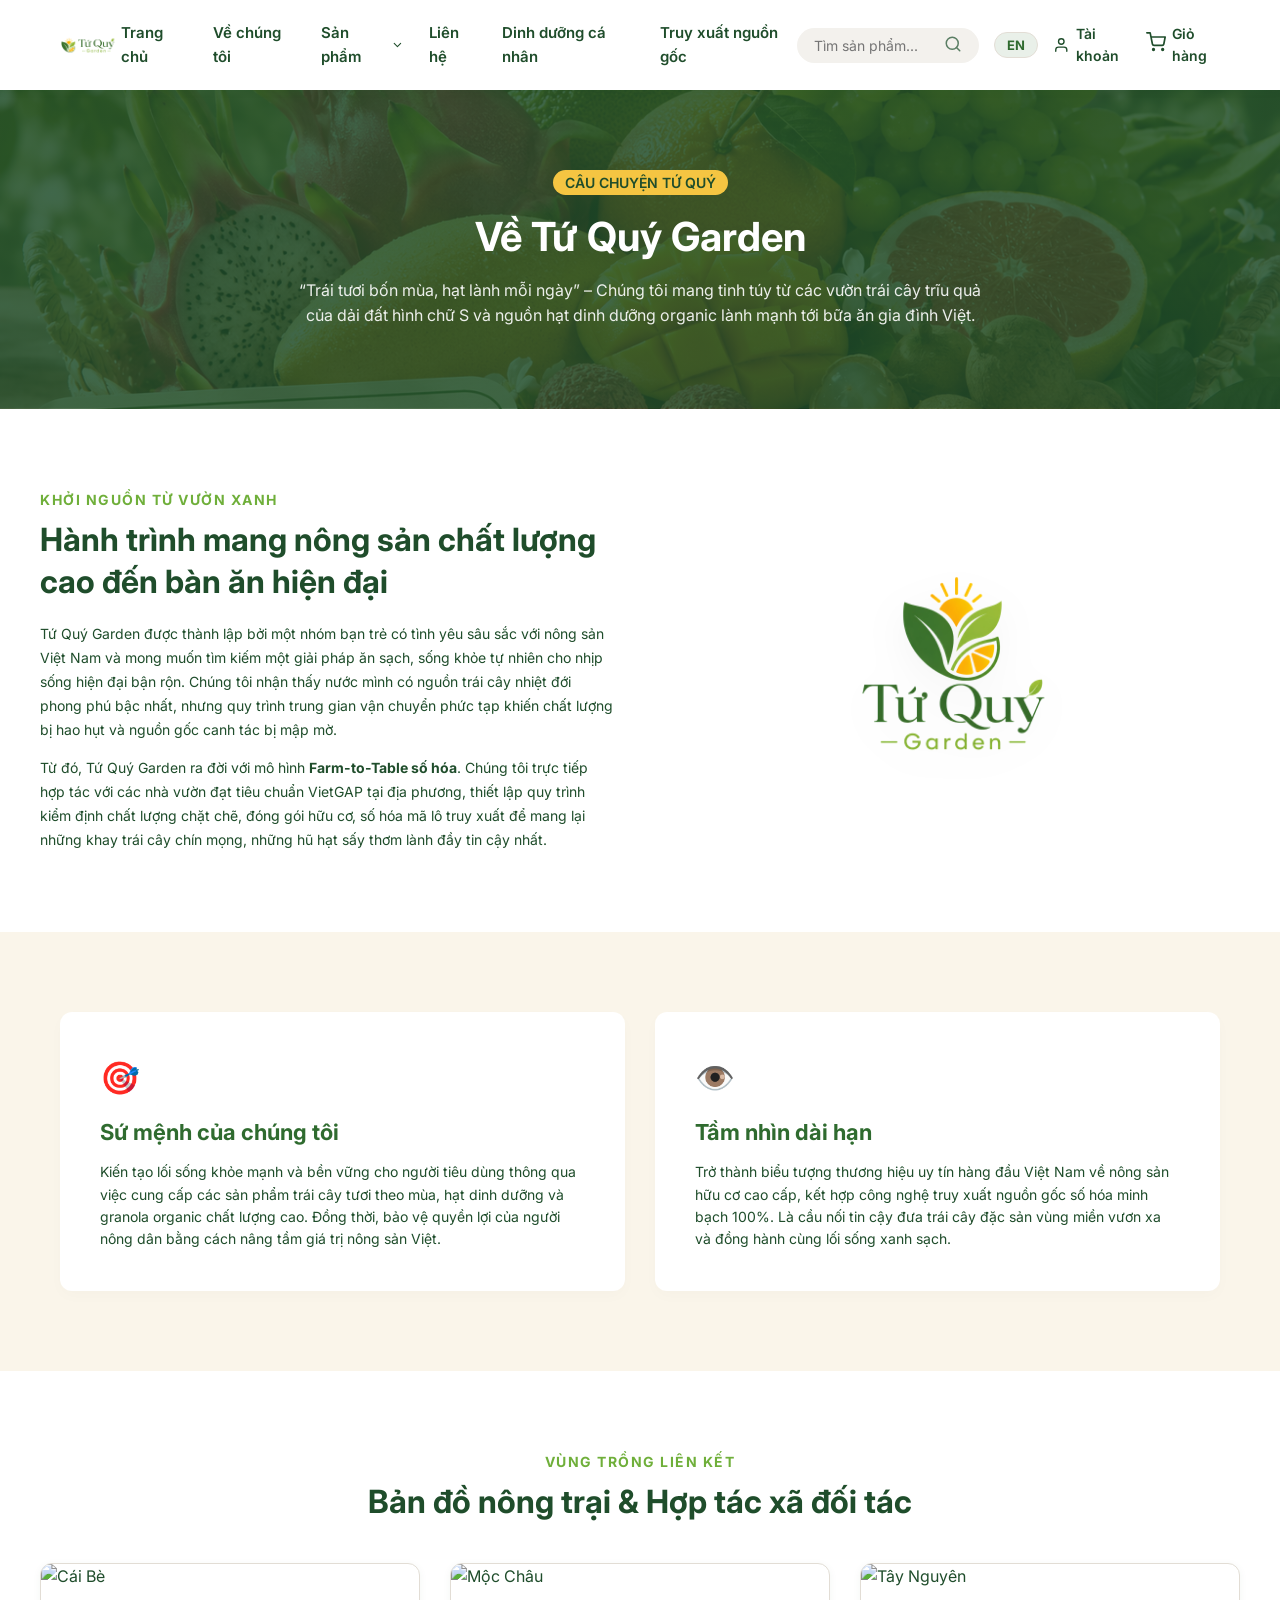
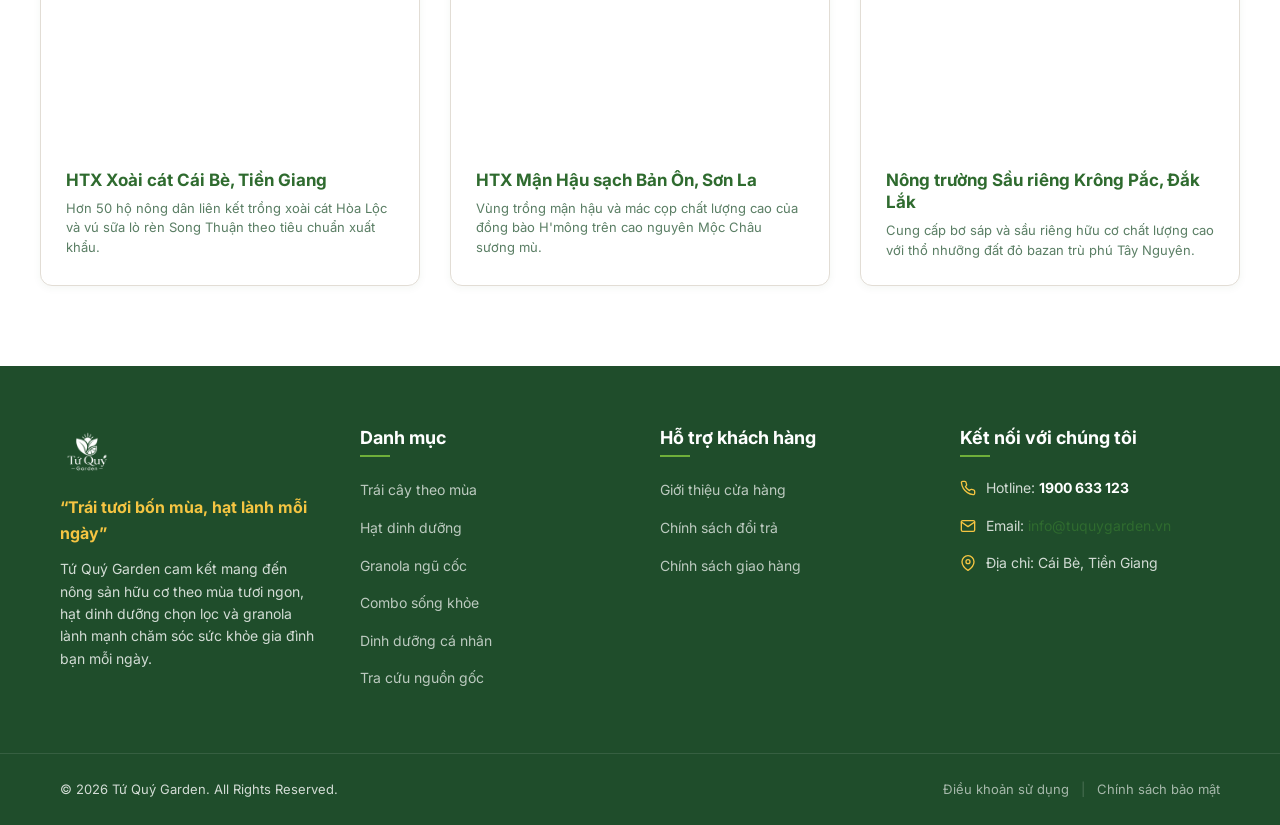
==== commit 23fa7266: "hoan thanh giao dien va logic" ====
--- a/about.html
+++ b/about.html
@@ -87,6 +87,12 @@
             <a href="index.html#footer-contact" class="nav-link">
               <span class="lang-vi">Liên hệ</span>
               <span class="lang-en">Contact</span>
+            </a>
+          </li>
+          <li>
+            <a href="nutrition.html" class="nav-link">
+              <span class="lang-vi">Dinh dưỡng cá nhân</span>
+              <span class="lang-en">Nutrition Plan</span>
             </a>
           </li>
           <li>
@@ -312,6 +318,7 @@
           <li><a href="products.html?category=Nutritional Seeds"><span class="lang-vi">Hạt dinh dưỡng</span><span class="lang-en">Seeds</span></a></li>
           <li><a href="products.html?category=Granola"><span class="lang-vi">Granola ngũ cốc</span><span class="lang-en">Granola</span></a></li>
           <li><a href="products.html?category=Combo Healthy"><span class="lang-vi">Combo sống khỏe</span><span class="lang-en">Healthy Combos</span></a></li>
+          <li><a href="nutrition.html"><span class="lang-vi">Dinh dưỡng cá nhân</span><span class="lang-en">Nutrition Plan</span></a></li>
           <li><a href="traceability.html"><span class="lang-vi">Tra cứu nguồn gốc</span><span class="lang-en">Traceability</span></a></li>
         </ul>
       </div>
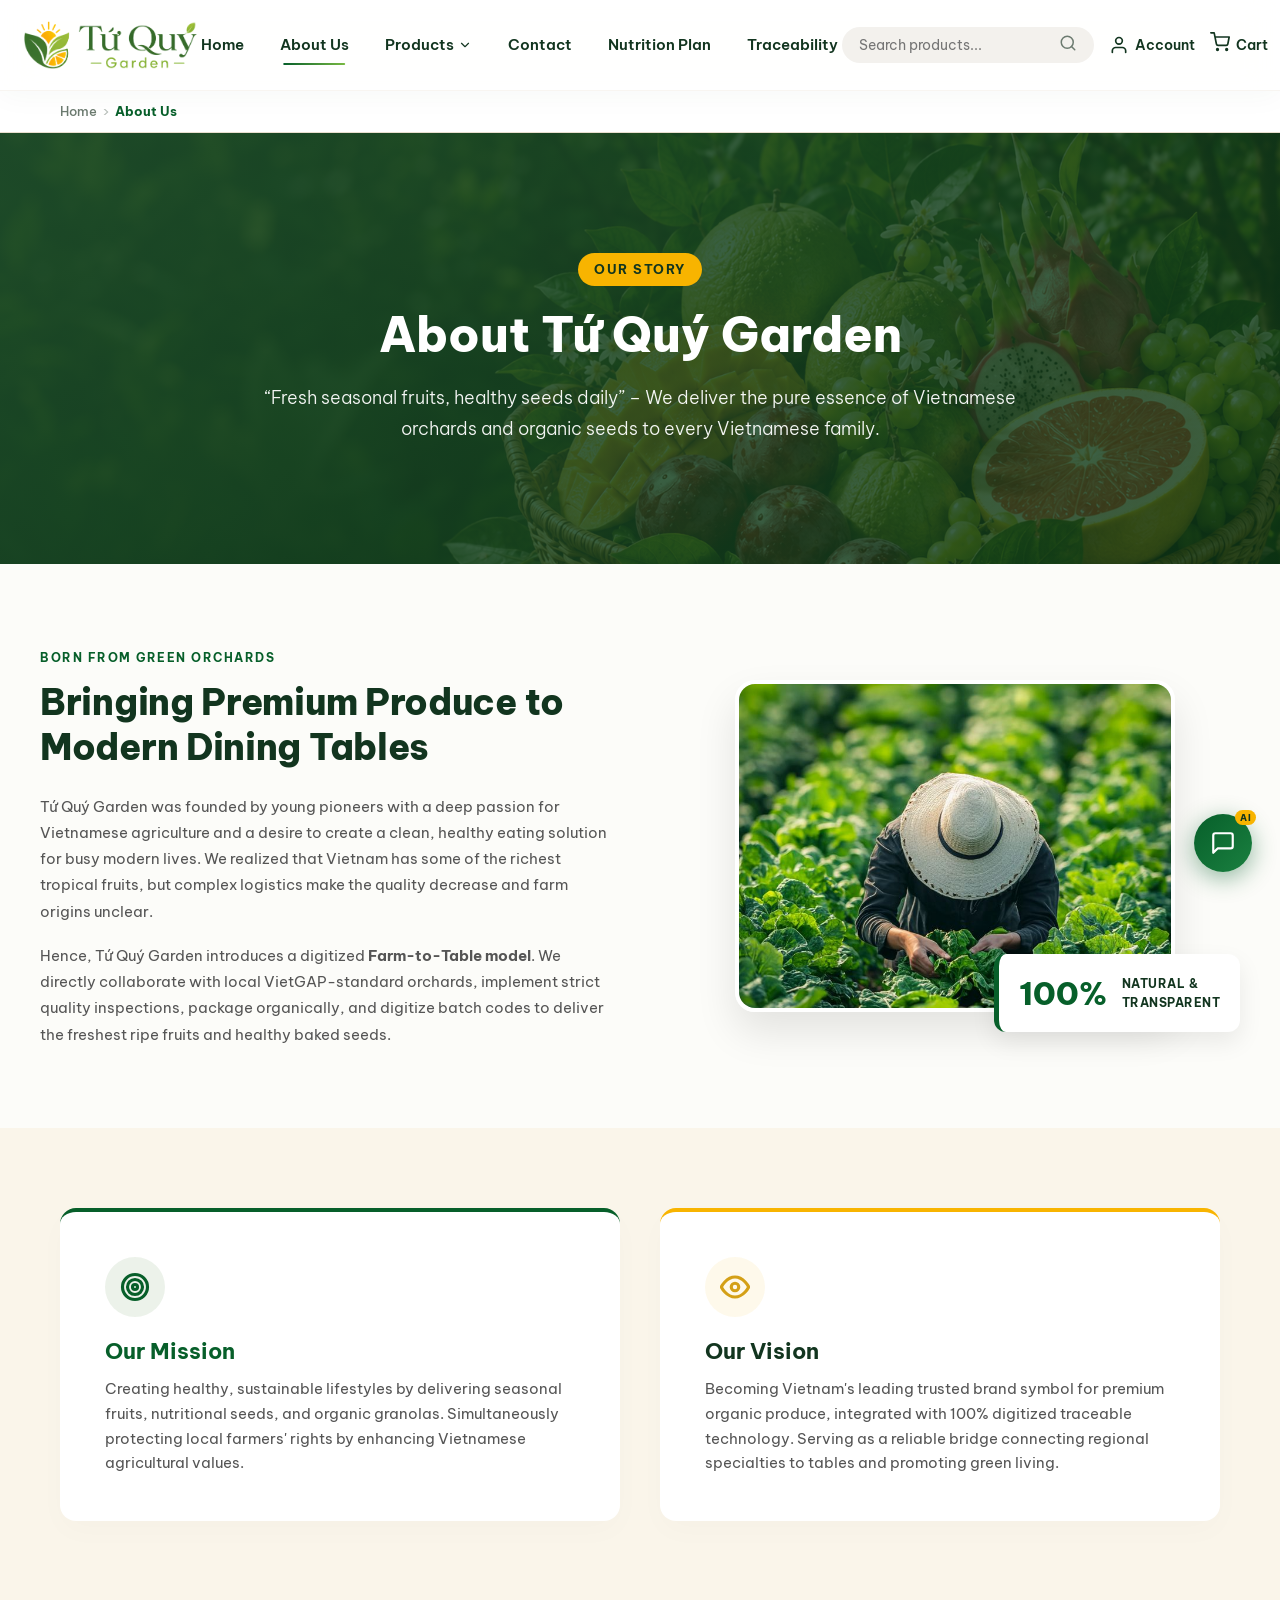
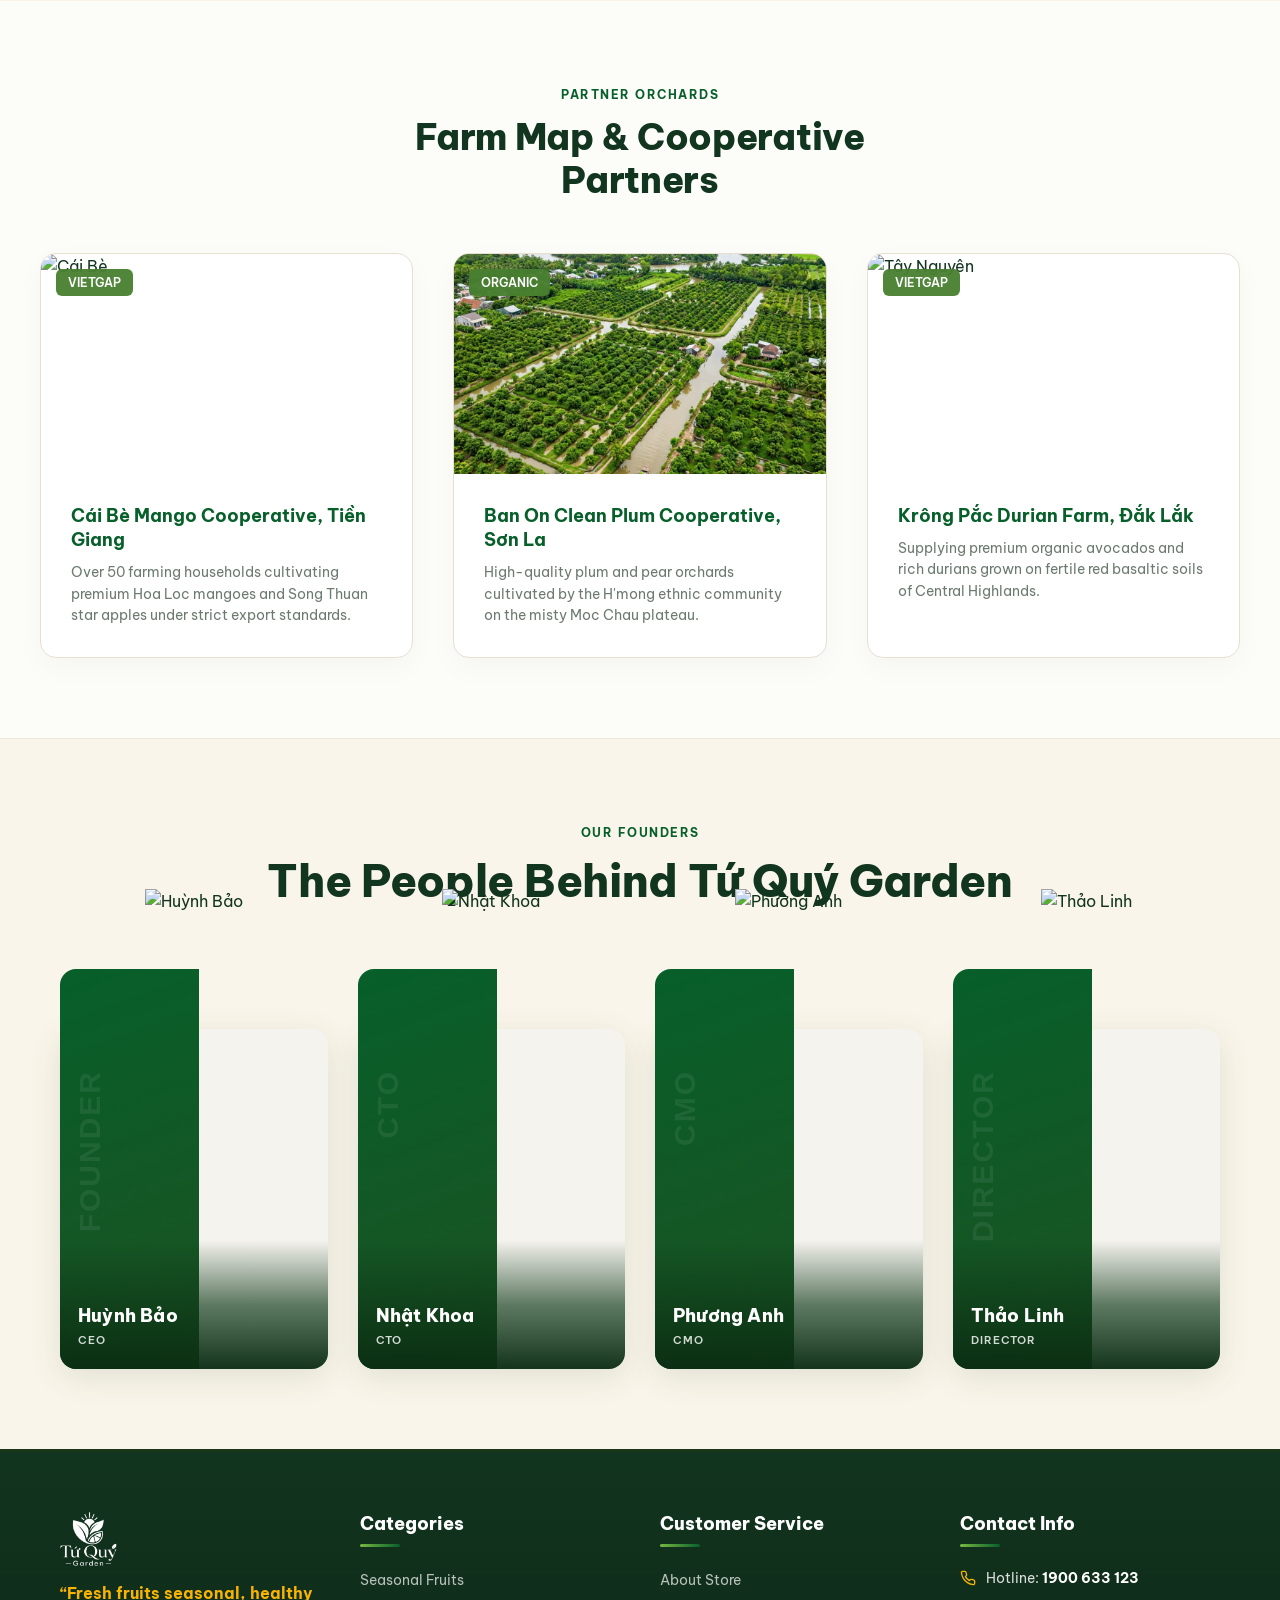
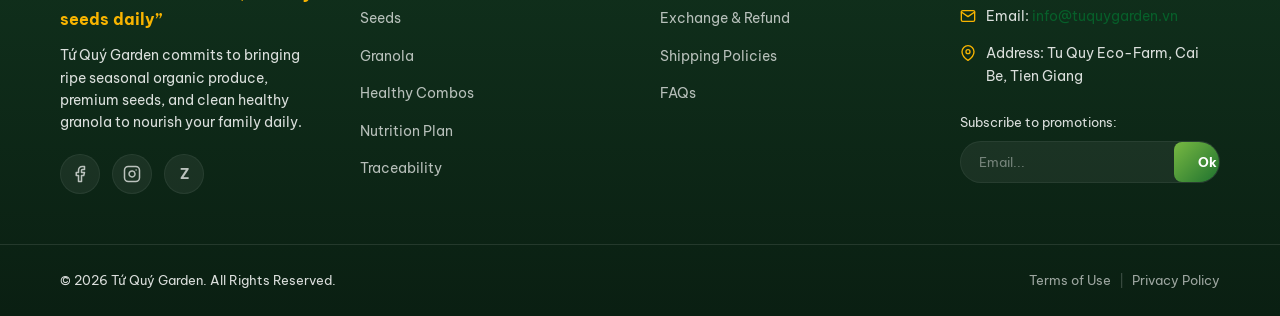
==== commit e857bb5c: "Add contact page, new images, and update components" ====
--- a/about.html
+++ b/about.html
@@ -1,5 +1,5 @@
 <!DOCTYPE html>
-<html lang="vi">
+<html lang="en">
 <head>
   <meta charset="UTF-8">
   <meta name="viewport" content="width=device-width, initial-scale=1.0">
@@ -108,7 +108,7 @@
       <div class="header-actions">
         <!-- Search bar -->
         <div class="search-bar">
-          <input type="text" placeholder="Tìm sản phẩm..." id="header-search-input">
+          <input type="text" placeholder="Search products..." id="header-search-input">
           <button class="search-btn" id="header-search-btn" aria-label="Search">
             <svg xmlns="http://www.w3.org/2000/svg" width="18" height="18" viewBox="0 0 24 24" fill="none" stroke="currentColor" stroke-width="2" stroke-linecap="round" stroke-linejoin="round">
               <circle cx="11" cy="11" r="8"></circle>
@@ -124,7 +124,7 @@
         </button>
 
         <!-- Account -->
-        <a href="login.html" class="action-icon-btn profile-btn" id="header-profile-btn" title="Tài khoản">
+        <a href="login.html" class="action-icon-btn profile-btn" id="header-profile-btn" title="Account">
           <svg xmlns="http://www.w3.org/2000/svg" width="20" height="20" viewBox="0 0 24 24" fill="none" stroke="currentColor" stroke-width="2" stroke-linecap="round" stroke-linejoin="round">
             <path d="M20 21v-2a4 4 0 0 0-4-4H8a4 4 0 0 0-4 4v2"></path>
             <circle cx="12" cy="7" r="4"></circle>
@@ -136,7 +136,7 @@
         </a>
 
         <!-- Cart -->
-        <a href="cart.html" class="action-icon-btn cart-btn" title="Giỏ hàng">
+        <a href="cart.html" class="action-icon-btn cart-btn" title="Cart">
           <div class="cart-icon-wrapper">
             <svg xmlns="http://www.w3.org/2000/svg" width="20" height="20" viewBox="0 0 24 24" fill="none" stroke="currentColor" stroke-width="2" stroke-linecap="round" stroke-linejoin="round">
               <circle cx="9" cy="21" r="1"></circle>
@@ -157,18 +157,19 @@
   <!-- CONTENT -->
   <div class="about-page-container">
     <!-- Hero Section -->
-    <section class="about-hero" style="background-image: linear-gradient(rgba(31, 77, 43, 0.85), rgba(31, 77, 43, 0.85)), url('images/combo/Combo trái cây.png'); background-size: cover; background-position: center; padding: 80px 0; color: white; text-align: center;">
-      <div class="container">
-        <span style="background-color: var(--color-yellow); color: var(--color-text-dark); padding: 4px 12px; border-radius: 20px; font-size: 14px; font-weight: 600; text-transform: uppercase;">
+    <section class="about-hero" style="position: relative; background: url('images/image/coverpage_7.png') center/cover no-repeat; padding: 120px 0; color: white; text-align: center; overflow: hidden;">
+      <div style="position: absolute; inset: 0; background: linear-gradient(135deg, rgba(31, 77, 43, 0.9) 0%, rgba(13, 56, 23, 0.8) 100%); z-index: 1;"></div>
+      <div class="container" style="position: relative; z-index: 2;">
+        <span style="background-color: var(--color-yellow); color: var(--color-text-dark); padding: 6px 16px; border-radius: 50px; font-size: 13px; font-weight: 700; text-transform: uppercase; letter-spacing: 1.5px; display: inline-block; margin-bottom: 20px;">
           <span class="lang-vi">Câu chuyện Tứ Quý</span>
           <span class="lang-en">Our Story</span>
         </span>
-        <h1 style="font-size: 40px; color: white; margin: 15px 0;">
+        <h1 style="font-size: clamp(32px, 5vw, 48px); color: white; margin: 0 0 20px 0; font-weight: 800; line-height: 1.2;">
           <span class="lang-vi">Về Tứ Quý Garden</span>
           <span class="lang-en">About Tứ Quý Garden</span>
         </h1>
-        <p style="max-width: 700px; margin: 0 auto; font-size: 16px; opacity: 0.9; line-height: 1.6;">
-          <span class="lang-vi">“Trái tươi bốn mùa, hạt lành mỗi ngày” – Chúng tôi mang tinh túy từ các vườn trái cây trĩu quả của dải đất hình chữ S và nguồn hạt dinh dưỡng organic lành mạnh tới bữa ăn gia đình Việt.</span>
+        <p style="max-width: 800px; margin: 0 auto; font-size: 18px; opacity: 0.95; line-height: 1.7; font-weight: 300;">
+          <span class="lang-vi">“Fresh fruits seasonal, healthy seeds daily” – Chúng tôi mang tinh túy từ các vườn trái cây trĩu quả của dải đất hình chữ S và nguồn hạt dinh dưỡng organic lành mạnh tới bữa ăn gia đình Việt.</span>
           <span class="lang-en">“Fresh seasonal fruits, healthy seeds daily” – We deliver the pure essence of Vietnamese orchards and organic seeds to every Vietnamese family.</span>
         </p>
       </div>
@@ -176,119 +177,212 @@
 
     <!-- Brand Story Section -->
     <section class="section container">
-      <div style="display: flex; gap: 50px; align-items: center; flex-wrap: wrap;">
-        <div style="flex: 1; min-width: 300px;">
-          <span class="section-tag">
+      <div style="display: grid; grid-template-columns: repeat(auto-fit, minmax(320px, 1fr)); gap: 60px; align-items: center;">
+        <div style="text-align: left;">
+          <span class="section-tag" style="font-size: 12px; letter-spacing: 1.5px; font-weight: 700; text-transform: uppercase; color: var(--color-primary); margin-bottom: 12px; display: inline-block;">
             <span class="lang-vi">Khởi nguồn từ vườn xanh</span>
             <span class="lang-en">Born from Green Orchards</span>
           </span>
-          <h2 class="section-title" style="margin-bottom: 20px;">
+          <h2 class="section-title" style="margin-bottom: 24px; font-size: clamp(26px, 4vw, 36px); line-height: 1.25; font-weight: 800; color: var(--color-text-dark);">
             <span class="lang-vi">Hành trình mang nông sản chất lượng cao đến bàn ăn hiện đại</span>
             <span class="lang-en">Bringing Premium Produce to Modern Dining Tables</span>
           </h2>
-          <p style="line-height: 1.7; color: var(--color-text-dark); margin-bottom: 15px; font-size: 14px;">
+          <p style="line-height: 1.75; color: #555; margin-bottom: 18px; font-size: 15px;">
             <span class="lang-vi">Tứ Quý Garden được thành lập bởi một nhóm bạn trẻ có tình yêu sâu sắc với nông sản Việt Nam và mong muốn tìm kiếm một giải pháp ăn sạch, sống khỏe tự nhiên cho nhịp sống hiện đại bận rộn. Chúng tôi nhận thấy nước mình có nguồn trái cây nhiệt đới phong phú bậc nhất, nhưng quy trình trung gian vận chuyển phức tạp khiến chất lượng bị hao hụt và nguồn gốc canh tác bị mập mờ.</span>
             <span class="lang-en">Tứ Quý Garden was founded by young pioneers with a deep passion for Vietnamese agriculture and a desire to create a clean, healthy eating solution for busy modern lives. We realized that Vietnam has some of the richest tropical fruits, but complex logistics make the quality decrease and farm origins unclear.</span>
           </p>
-          <p style="line-height: 1.7; color: var(--color-text-dark); font-size: 14px;">
+          <p style="line-height: 1.75; color: #555; font-size: 15px; margin-bottom: 0;">
             <span class="lang-vi">Từ đó, Tứ Quý Garden ra đời với mô hình <strong>Farm-to-Table số hóa</strong>. Chúng tôi trực tiếp hợp tác với các nhà vườn đạt tiêu chuẩn VietGAP tại địa phương, thiết lập quy trình kiểm định chất lượng chặt chẽ, đóng gói hữu cơ, số hóa mã lô truy xuất để mang lại những khay trái cây chín mọng, những hũ hạt sấy thơm lành đầy tin cậy nhất.</span>
             <span class="lang-en">Hence, Tứ Quý Garden introduces a digitized <strong>Farm-to-Table model</strong>. We directly collaborate with local VietGAP-standard orchards, implement strict quality inspections, package organically, and digitize batch codes to deliver the freshest ripe fruits and healthy baked seeds.</span>
           </p>
         </div>
-        <div style="flex: 1; min-width: 300px; text-align: center;">
-          <img src="images/logo/logo.png" alt="Tứ Quý Garden Brand" style="max-width: 250px; margin: 0 auto; filter: drop-shadow(0 10px 20px rgba(0,0,0,0.05));">
+        <div style="position: relative; display: flex; justify-content: center; align-items: center;">
+          <div style="width: 100%; max-width: 440px; border-radius: 20px; overflow: hidden; box-shadow: 0 20px 40px rgba(0,0,0,0.1); border: 4px solid white;">
+            <img src="images/image/image1.png" alt="Tứ Quý Garden Brand Story" style="width: 100%; display: block; object-fit: cover; aspect-ratio: 4/3;">
+          </div>
+          <div style="position: absolute; bottom: -20px; right: 0; background: white; padding: 20px; border-radius: 12px; box-shadow: 0 10px 25px rgba(0,0,0,0.08); display: flex; align-items: center; gap: 15px; border-left: 5px solid var(--color-primary);">
+            <div style="font-size: 32px; font-weight: 800; color: var(--color-primary); line-height: 1;">100%</div>
+            <div style="font-size: 12px; font-weight: 700; color: var(--color-text-dark); text-transform: uppercase; letter-spacing: 0.5px;">
+              <span class="lang-vi">Tự nhiên &<br>Minh bạch</span>
+              <span class="lang-en">Natural &<br>Transparent</span>
+            </div>
+          </div>
         </div>
       </div>
     </section>
 
     <!-- Mission & Vision Section -->
-    <section class="section bg-cream-light">
-      <div class="container" style="display: grid; grid-template-columns: repeat(auto-fit, minmax(300px, 1fr)); gap: 30px;">
-        <div style="background-color: white; padding: 40px; border-radius: 12px; box-shadow: 0 5px 15px rgba(0,0,0,0.02);">
-          <div style="font-size: 32px; margin-bottom: 15px;">🎯</div>
-          <h3 style="color: var(--color-primary); font-size: 22px; margin-bottom: 15px;">
-            <span class="lang-vi">Sứ mệnh của chúng tôi</span>
-            <span class="lang-en">Our Mission</span>
-          </h3>
-          <p style="line-height: 1.6; color: var(--color-text-dark); font-size: 14px;">
-            <span class="lang-vi">Kiến tạo lối sống khỏe mạnh và bền vững cho người tiêu dùng thông qua việc cung cấp các sản phẩm trái cây tươi theo mùa, hạt dinh dưỡng và granola organic chất lượng cao. Đồng thời, bảo vệ quyền lợi của người nông dân bằng cách nâng tầm giá trị nông sản Việt.</span>
-            <span class="lang-en">Creating healthy, sustainable lifestyles by delivering seasonal fruits, nutritional seeds, and organic granolas. Simultaneously protecting local farmers' rights by enhancing Vietnamese agricultural values.</span>
-          </p>
-        </div>
-
-        <div style="background-color: white; padding: 40px; border-radius: 12px; box-shadow: 0 5px 15px rgba(0,0,0,0.02);">
-          <div style="font-size: 32px; margin-bottom: 15px;">👁️</div>
-          <h3 style="color: var(--color-primary); font-size: 22px; margin-bottom: 15px;">
-            <span class="lang-vi">Tầm nhìn dài hạn</span>
-            <span class="lang-en">Our Vision</span>
-          </h3>
-          <p style="line-height: 1.6; color: var(--color-text-dark); font-size: 14px;">
-            <span class="lang-vi">Trở thành biểu tượng thương hiệu uy tín hàng đầu Việt Nam về nông sản hữu cơ cao cấp, kết hợp công nghệ truy xuất nguồn gốc số hóa minh bạch 100%. Là cầu nối tin cậy đưa trái cây đặc sản vùng miền vươn xa và đồng hành cùng lối sống xanh sạch.</span>
-            <span class="lang-en">Becoming Vietnam's leading trusted brand symbol for premium organic produce, integrated with 100% digitized traceable technology. Serving as a reliable bridge connecting regional specialties to tables and promoting green living.</span>
-          </p>
+    <section class="section bg-cream-light" style="padding: 80px 0;">
+      <div class="container" style="display: grid; grid-template-columns: repeat(auto-fit, minmax(320px, 1fr)); gap: 40px;">
+        <!-- Sứ mệnh -->
+        <div style="background-color: white; padding: 45px; border-radius: 16px; box-shadow: 0 10px 30px rgba(0,0,0,0.02); display: flex; flex-direction: column; gap: 20px; transition: transform 0.3s ease, box-shadow 0.3s ease; border-top: 4px solid var(--color-primary);">
+          <div style="width: 60px; height: 60px; background: rgba(72,128,48,0.1); border-radius: 50%; display: flex; align-items: center; justify-content: center; color: var(--color-primary);">
+            <svg xmlns="http://www.w3.org/2000/svg" width="30" height="30" viewBox="0 0 24 24" fill="none" stroke="currentColor" stroke-width="2.5" stroke-linecap="round" stroke-linejoin="round"><circle cx="12" cy="12" r="10"/><circle cx="12" cy="12" r="6"/><circle cx="12" cy="12" r="2"/></svg>
+          </div>
+          <div>
+            <h3 style="color: var(--color-primary); font-size: 22px; margin-bottom: 12px; font-weight: 700;">
+              <span class="lang-vi">Sứ mệnh của chúng tôi</span>
+              <span class="lang-en">Our Mission</span>
+            </h3>
+            <p style="line-height: 1.7; color: #555; font-size: 14.5px; margin: 0;">
+              <span class="lang-vi">Kiến tạo lối sống khỏe mạnh và bền vững cho người tiêu dùng thông qua việc cung cấp các sản phẩm trái cây tươi theo mùa, hạt dinh dưỡng và granola organic chất lượng cao. Đồng thời, bảo vệ quyền lợi của người nông dân bằng cách nâng tầm giá trị nông sản Việt.</span>
+              <span class="lang-en">Creating healthy, sustainable lifestyles by delivering seasonal fruits, nutritional seeds, and organic granolas. Simultaneously protecting local farmers' rights by enhancing Vietnamese agricultural values.</span>
+            </p>
+          </div>
+        </div>
+
+        <!-- Tầm nhìn -->
+        <div style="background-color: white; padding: 45px; border-radius: 16px; box-shadow: 0 10px 30px rgba(0,0,0,0.02); display: flex; flex-direction: column; gap: 20px; transition: transform 0.3s ease, box-shadow 0.3s ease; border-top: 4px solid var(--color-yellow);">
+          <div style="width: 60px; height: 60px; background: rgba(245,197,66,0.1); border-radius: 50%; display: flex; align-items: center; justify-content: center; color: #d4a017;">
+            <svg xmlns="http://www.w3.org/2000/svg" width="30" height="30" viewBox="0 0 24 24" fill="none" stroke="currentColor" stroke-width="2.5" stroke-linecap="round" stroke-linejoin="round"><path d="M1 12s4-8 11-8 11 8 11 8-4 8-11 8-11-8-11-8z"/><circle cx="12" cy="12" r="3"/></svg>
+          </div>
+          <div>
+            <h3 style="color: var(--color-text-dark); font-size: 22px; margin-bottom: 12px; font-weight: 700;">
+              <span class="lang-vi">Tầm nhìn dài hạn</span>
+              <span class="lang-en">Our Vision</span>
+            </h3>
+            <p style="line-height: 1.7; color: #555; font-size: 14.5px; margin: 0;">
+              <span class="lang-vi">Trở thành biểu tượng thương hiệu uy tín hàng đầu Việt Nam về nông sản hữu cơ cao cấp, kết hợp công nghệ truy xuất nguồn gốc số hóa minh bạch 100%. Là cầu nối tin cậy đưa trái cây đặc sản vùng miền vươn xa và đồng hành cùng lối sống xanh sạch.</span>
+              <span class="lang-en">Becoming Vietnam's leading trusted brand symbol for premium organic produce, integrated with 100% digitized traceable technology. Serving as a reliable bridge connecting regional specialties to tables and promoting green living.</span>
+            </p>
+          </div>
         </div>
       </div>
     </section>
 
     <!-- Partner & Farms Section -->
-    <section class="section container">
-      <div class="text-center" style="max-width: 600px; margin: 0 auto 40px auto;">
-        <span class="section-tag">
+    <section class="section container" style="padding: 80px 0;">
+      <div class="text-center" style="max-width: 600px; margin: 0 auto 50px auto;">
+        <span class="section-tag" style="font-size: 12px; letter-spacing: 1.5px; font-weight: 700; text-transform: uppercase; color: var(--color-primary); margin-bottom: 12px; display: inline-block;">
           <span class="lang-vi">Vùng trồng liên kết</span>
           <span class="lang-en">Partner Orchards</span>
         </span>
-        <h2 class="section-title">
+        <h2 class="section-title" style="font-size: clamp(26px, 4vw, 36px); font-weight: 800; color: var(--color-text-dark); line-height: 1.2;">
           <span class="lang-vi">Bản đồ nông trại & Hợp tác xã đối tác</span>
           <span class="lang-en">Farm Map & Cooperative Partners</span>
         </h2>
       </div>
       
-      <div style="display: grid; grid-template-columns: repeat(auto-fit, minmax(280px, 1fr)); gap: 30px;">
-        <div style="background: white; border-radius: 12px; overflow: hidden; border: 1px solid var(--color-gray-border); box-shadow: var(--shadow-sm);">
-          <div style="height: 180px; overflow: hidden;">
-            <img src="images/fruits/Xoài cát Hòa Lộc.png" alt="Cái Bè" style="width: 100%; height: 100%; object-fit: cover;">
-          </div>
-          <div style="padding: 25px; text-align: left;">
-            <h4 style="color: var(--color-primary); font-size: 17px; margin-bottom: 8px;">
+      <div style="display: grid; grid-template-columns: repeat(auto-fit, minmax(300px, 1fr)); gap: 40px;">
+        <!-- Card 1 -->
+        <div class="farm-card" style="background: white; border-radius: 16px; overflow: hidden; box-shadow: 0 10px 30px rgba(0,0,0,0.03); border: 1px solid var(--color-gray-border); transition: transform 0.3s ease, box-shadow 0.3s ease;">
+          <div style="height: 220px; overflow: hidden; position: relative;">
+            <img src="images/fruits/Xoài cát Hòa Lộc.png" alt="Cái Bè" style="width: 100%; height: 100%; object-fit: cover; transition: transform 0.5s ease;">
+            <div style="position: absolute; top: 15px; left: 15px; background: rgba(72,128,48,0.95); color: white; padding: 4px 12px; border-radius: 6px; font-size: 12px; font-weight: 600; text-transform: uppercase;">VietGAP</div>
+          </div>
+          <div style="padding: 30px; text-align: left;">
+            <h4 style="color: var(--color-primary); font-size: 18px; margin-bottom: 10px; font-weight: 700; line-height: 1.35;">
               <span class="lang-vi">HTX Xoài cát Cái Bè, Tiền Giang</span>
               <span class="lang-en">Cái Bè Mango Cooperative, Tiền Giang</span>
             </h4>
-            <p style="font-size: 13px; color: var(--color-text-light); line-height: 1.5;">
+            <p style="font-size: 13.5px; color: var(--color-text-light); line-height: 1.6; margin: 0;">
               <span class="lang-vi">Hơn 50 hộ nông dân liên kết trồng xoài cát Hòa Lộc và vú sữa lò rèn Song Thuận theo tiêu chuẩn xuất khẩu.</span>
               <span class="lang-en">Over 50 farming households cultivating premium Hoa Loc mangoes and Song Thuan star apples under strict export standards.</span>
             </p>
           </div>
         </div>
 
-        <div style="background: white; border-radius: 12px; overflow: hidden; border: 1px solid var(--color-gray-border); box-shadow: var(--shadow-sm);">
-          <div style="height: 180px; overflow: hidden;">
-            <img src="images/fruits/Mận.png" alt="Mộc Châu" style="width: 100%; height: 100%; object-fit: cover;">
-          </div>
-          <div style="padding: 25px; text-align: left;">
-            <h4 style="color: var(--color-primary); font-size: 17px; margin-bottom: 8px;">
+        <!-- Card 2 -->
+        <div class="farm-card" style="background: white; border-radius: 16px; overflow: hidden; box-shadow: 0 10px 30px rgba(0,0,0,0.03); border: 1px solid var(--color-gray-border); transition: transform 0.3s ease, box-shadow 0.3s ease;">
+          <div style="height: 220px; overflow: hidden; position: relative;">
+            <img src="images/image/about_farm_story.png" alt="Mộc Châu" style="width: 100%; height: 100%; object-fit: cover; transition: transform 0.5s ease;">
+            <div style="position: absolute; top: 15px; left: 15px; background: rgba(72,128,48,0.95); color: white; padding: 4px 12px; border-radius: 6px; font-size: 12px; font-weight: 600; text-transform: uppercase;">Organic</div>
+          </div>
+          <div style="padding: 30px; text-align: left;">
+            <h4 style="color: var(--color-primary); font-size: 18px; margin-bottom: 10px; font-weight: 700; line-height: 1.35;">
               <span class="lang-vi">HTX Mận Hậu sạch Bản Ôn, Sơn La</span>
               <span class="lang-en">Ban On Clean Plum Cooperative, Sơn La</span>
             </h4>
-            <p style="font-size: 13px; color: var(--color-text-light); line-height: 1.5;">
+            <p style="font-size: 13.5px; color: var(--color-text-light); line-height: 1.6; margin: 0;">
               <span class="lang-vi">Vùng trồng mận hậu và mác cọp chất lượng cao của đồng bào H'mông trên cao nguyên Mộc Châu sương mù.</span>
               <span class="lang-en">High-quality plum and pear orchards cultivated by the H'mong ethnic community on the misty Moc Chau plateau.</span>
             </p>
           </div>
         </div>
 
-        <div style="background: white; border-radius: 12px; overflow: hidden; border: 1px solid var(--color-gray-border); box-shadow: var(--shadow-sm);">
-          <div style="height: 180px; overflow: hidden;">
-            <img src="images/combo/Combo.png" alt="Tây Nguyên" style="width: 100%; height: 100%; object-fit: cover;">
-          </div>
-          <div style="padding: 25px; text-align: left;">
-            <h4 style="color: var(--color-primary); font-size: 17px; margin-bottom: 8px;">
+        <!-- Card 3 -->
+        <div class="farm-card" style="background: white; border-radius: 16px; overflow: hidden; box-shadow: 0 10px 30px rgba(0,0,0,0.03); border: 1px solid var(--color-gray-border); transition: transform 0.3s ease, box-shadow 0.3s ease;">
+          <div style="height: 220px; overflow: hidden; position: relative;">
+            <img src="images/combo/Combo.png" alt="Tây Nguyên" style="width: 100%; height: 100%; object-fit: cover; transition: transform 0.5s ease;">
+            <div style="position: absolute; top: 15px; left: 15px; background: rgba(72,128,48,0.95); color: white; padding: 4px 12px; border-radius: 6px; font-size: 12px; font-weight: 600; text-transform: uppercase;">VietGAP</div>
+          </div>
+          <div style="padding: 30px; text-align: left;">
+            <h4 style="color: var(--color-primary); font-size: 18px; margin-bottom: 10px; font-weight: 700; line-height: 1.35;">
               <span class="lang-vi">Nông trường Sầu riêng Krông Pắc, Đắk Lắk</span>
               <span class="lang-en">Krông Pắc Durian Farm, Đắk Lắk</span>
             </h4>
-            <p style="font-size: 13px; color: var(--color-text-light); line-height: 1.5;">
+            <p style="font-size: 13.5px; color: var(--color-text-light); line-height: 1.6; margin: 0;">
               <span class="lang-vi">Cung cấp bơ sáp và sầu riêng hữu cơ chất lượng cao với thổ nhưỡng đất đỏ bazan trù phú Tây Nguyên.</span>
               <span class="lang-en">Supplying premium organic avocados and rich durians grown on fertile red basaltic soils of Central Highlands.</span>
             </p>
+          </div>
+        </div>
+      </div>
+    </section>
+
+    <!-- ĐỘI NGŨ SÁNG LẬP -->
+    <section class="section bg-cream-light" style="padding: 80px 0; border-top: 1px solid rgba(47, 107, 47, 0.08);">
+      <div class="container text-center">
+        <span class="section-tag" style="font-size: 12px; letter-spacing: 1.5px; font-weight: 700; text-transform: uppercase; color: var(--color-primary); margin-bottom: 12px; display: inline-block;">
+          <span class="lang-vi">Đội ngũ sáng lập</span>
+          <span class="lang-en">Our Founders</span>
+        </span>
+        <h2 class="section-title" style="margin-bottom: 45px; font-size: clamp(32px, 5vw, 44px); line-height: 1.25; font-weight: 800; color: var(--color-text-dark); text-align: center;">
+          <span class="lang-vi">Những người gieo mầm xanh tại Tứ Quý Garden</span>
+          <span class="lang-en">The People Behind Tứ Quý Garden</span>
+        </h2>
+
+        <div class="team-grid">
+          <!-- Member 1 -->
+          <div class="team-card">
+            <div class="team-bg-shape"></div>
+            <div class="team-bg-text">Founder</div>
+            <div class="team-portrait-wrapper">
+              <img src="images/image/HuynhBao.png" alt="Huỳnh Bảo">
+            </div>
+            <div class="team-info-overlay">
+              <h4 class="team-name">Huỳnh Bảo</h4>
+              <p class="team-role">CEO</p>
+            </div>
+          </div>
+
+          <!-- Member 2 -->
+          <div class="team-card">
+            <div class="team-bg-shape"></div>
+            <div class="team-bg-text">CTO</div>
+            <div class="team-portrait-wrapper">
+              <img src="images/image/NhatKhoa.png" alt="Nhật Khoa">
+            </div>
+            <div class="team-info-overlay">
+              <h4 class="team-name">Nhật Khoa</h4>
+              <p class="team-role">CTO</p>
+            </div>
+          </div>
+
+          <!-- Member 3 -->
+          <div class="team-card">
+            <div class="team-bg-shape"></div>
+            <div class="team-bg-text">CMO</div>
+            <div class="team-portrait-wrapper">
+              <img src="images/image/PhuongAnh.png" alt="Phương Anh">
+            </div>
+            <div class="team-info-overlay">
+              <h4 class="team-name">Phương Anh</h4>
+              <p class="team-role">CMO</p>
+            </div>
+          </div>
+
+          <!-- Member 4 -->
+          <div class="team-card">
+            <div class="team-bg-shape"></div>
+            <div class="team-bg-text">Director</div>
+            <div class="team-portrait-wrapper">
+              <img src="images/image/ThaoLinh.png" alt="Thảo Linh">
+            </div>
+            <div class="team-info-overlay">
+              <h4 class="team-name">Thảo Linh</h4>
+              <p class="team-role">Director</p>
+            </div>
           </div>
         </div>
       </div>
@@ -302,7 +396,7 @@
         <a href="index.html" class="footer-logo">
           <img src="images/logo/logo_white.png" alt="Tứ Quý Garden Logo" class="footer-logo-img">
         </a>
-        <p class="footer-tagline">“Trái tươi bốn mùa, hạt lành mỗi ngày”</p>
+        <p class="footer-tagline">“Fresh fruits seasonal, healthy seeds daily”</p>
         <p class="footer-desc">
           <span class="lang-vi">Tứ Quý Garden cam kết mang đến nông sản hữu cơ theo mùa tươi ngon, hạt dinh dưỡng chọn lọc và granola lành mạnh chăm sóc sức khỏe gia đình bạn mỗi ngày.</span>
           <span class="lang-en">Tứ Quý Garden commits to bringing ripe seasonal organic produce, premium seeds, and clean healthy granola to nourish your family daily.</span>
@@ -349,7 +443,7 @@
           </li>
           <li>
             <svg xmlns="http://www.w3.org/2000/svg" width="16" height="16" viewBox="0 0 24 24" fill="none" stroke="currentColor" stroke-width="2" stroke-linecap="round" stroke-linejoin="round"><path d="M21 10c0 7-9 13-9 13s-9-6-9-13a9 9 0 0 1 18 0z"></path><circle cx="12" cy="10" r="3"></circle></svg>
-            <span>Địa chỉ: Cái Bè, Tiền Giang</span>
+            <span>Address: Cai Be, Tien Giang</span>
           </li>
         </ul>
       </div>
--- a/styles/main.css
+++ b/styles/main.css
@@ -1,23 +1,23 @@
 /* styles/main.css */
-@import url('https://fonts.googleapis.com/css2?family=Inter:wght@300;400;500;600;700;800&display=swap');
+@import url('https://fonts.googleapis.com/css2?family=Be+Vietnam+Pro:wght@300;400;500;600;700;800;900&family=Inter:wght@300;400;500;600;700;800&display=swap');
 
 :root {
-  --color-primary: #2F6B2F;      /* Deep green */
-  --color-secondary: #6FAF3A;    /* Leaf green */
-  --color-cream: #FFF8E8;        /* Cream background */
+  --color-primary: #075F2A;      /* Deep green - unified with product/shop system */
+  --color-secondary: #78B942;    /* Leaf green - unified with product/shop system */
+  --color-cream: #FFFAF1;        /* Cream background - unified */
   --color-cream-light: #FAF5EA;  /* Lighter cream background */
-  --color-yellow: #F5C542;       /* Soft yellow */
-  --color-text-dark: #1F4D2B;     /* Text dark green */
-  --color-text-light: #5A7E64;    /* Text secondary green-gray */
+  --color-yellow: #F8B400;       /* Soft yellow - unified */
+  --color-text-dark: #12351F;     /* Text dark green - unified */
+  --color-text-light: #6C7B70;    /* Text secondary green-gray - unified */
   --color-white: #FFFFFF;
   --color-gray-light: #F3F1ED;
-  --color-gray-border: #E2DDD5;
-  --color-danger: #E06A55;
-  --color-success: #6FAF3A;
+  --color-gray-border: #E9DFCF;  /* unified border tone */
+  --color-danger: #E62F25;       /* unified */
+  --color-success: #78B942;
   
   /* Font no-serif for everything */
-  --font-serif: 'Inter', system-ui, -apple-system, sans-serif;
-  --font-sans: 'Inter', system-ui, -apple-system, sans-serif;
+  --font-serif: 'Be Vietnam Pro', 'Inter', system-ui, -apple-system, sans-serif;
+  --font-sans: 'Be Vietnam Pro', 'Inter', system-ui, -apple-system, sans-serif;
   
   --shadow-sm: 0 2px 8px rgba(31, 77, 43, 0.05);
   --shadow-md: 0 8px 24px rgba(31, 77, 43, 0.08);
@@ -28,6 +28,7 @@
 
 /* Bilingual text state rules */
 body.lang-vi .lang-en { display: none !important; }
+
 body.lang-en .lang-vi { display: none !important; }
 
 /* Base Resetting */
@@ -38,6 +39,7 @@
 }
 
 body {
+  position: relative;
   font-family: var(--font-sans);
   background-color: var(--color-white);
   color: var(--color-text-dark);
@@ -75,13 +77,16 @@
 ::-webkit-scrollbar {
   width: 8px;
 }
+
 ::-webkit-scrollbar-track {
   background: var(--color-cream);
 }
+
 ::-webkit-scrollbar-thumb {
   background: var(--color-secondary);
   border-radius: 4px;
 }
+
 ::-webkit-scrollbar-thumb:hover {
   background: var(--color-primary);
 }
@@ -272,10 +277,18 @@
   align-items: center;
   justify-content: space-between;
   height: 90px; /* Taller header */
+  max-width: 1440px !important; /* Spaced out, wider header */
+  width: 100%;
+  margin: 0 auto;
+  padding: 0 24px;
 }
 
 .logo-img {
-  max-height: 65px; /* Bigger logo as requested */
+  max-height: 48px; /* Standardize size */
+  display: block;
+}
+.logo {
+  flex-shrink: 0;
 }
 
 .mobile-toggle {
@@ -289,7 +302,7 @@
 .nav-list {
   display: flex;
   list-style: none;
-  gap: 25px;
+  gap: 28px; /* Restored gap since container is wider */
 }
 
 .nav-link {
@@ -301,6 +314,7 @@
   display: flex;
   align-items: center;
   gap: 4px;
+  white-space: nowrap; /* Prevent menu links from wrapping */
 }
 
 .nav-link::after {
@@ -367,6 +381,136 @@
   padding-left: 25px;
 }
 
+/* Mega Menu styling â€” wide 3-column grid, unified across all pages */
+.mega-menu {
+  position: absolute;
+  top: 100%;
+  left: 50%;
+  transform: translateX(-50%) translateY(8px);
+  background-color: var(--color-white);
+  box-shadow: 0 24px 60px rgba(7, 95, 42, 0.16);
+  border-radius: 18px;
+  padding: 22px;
+  width: 620px;
+  max-width: calc(100vw - 40px);
+  opacity: 0;
+  visibility: hidden;
+  transition: opacity 0.22s ease, transform 0.22s ease, visibility 0.22s ease;
+  z-index: 9999;
+  border: 1px solid var(--color-gray-border);
+  pointer-events: none;
+  /* Invisible bridge so the cursor never "loses" hover crossing the gap */
+  margin-top: -1px;
+}
+
+.mega-menu::before {
+  content: "";
+  position: absolute;
+  top: -14px;
+  left: 0;
+  right: 0;
+  height: 14px;
+  background: transparent;
+}
+
+.dropdown.is-open .mega-menu,
+.dropdown:hover .mega-menu,
+.dropdown:focus-within .mega-menu {
+  opacity: 1;
+  visibility: visible;
+  transform: translateX(-50%) translateY(0);
+  pointer-events: auto;
+}
+
+.mega-menu-grid {
+  display: grid;
+  grid-template-columns: repeat(3, 1fr);
+  gap: 6px 10px;
+}
+
+.mega-menu-item {
+  display: flex;
+  align-items: flex-start;
+  gap: 12px;
+  padding: 12px;
+  border-radius: 14px;
+  transition: background 0.2s ease, transform 0.2s ease;
+  text-decoration: none;
+}
+
+.mega-menu-item:hover {
+  background-color: var(--color-cream-light);
+  transform: translateY(-2px);
+}
+
+.mega-icon {
+  width: 46px;
+  height: 46px;
+  background-color: var(--color-cream-light);
+  border: 1px solid var(--color-gray-border);
+  border-radius: 12px;
+  display: flex;
+  align-items: center;
+  justify-content: center;
+  flex-shrink: 0;
+  font-size: 20px;
+}
+
+.mega-menu-item:hover .mega-icon {
+  background-color: var(--color-primary);
+  border-color: var(--color-primary);
+}
+
+.mega-menu-item:hover .mega-icon svg {
+  stroke: #ffffff;
+}
+
+.mega-icon svg {
+  width: 20px;
+  height: 20px;
+  transition: stroke 0.2s ease;
+}
+
+.mega-icon img {
+  width: 20px;
+  height: 20px;
+  object-fit: contain;
+}
+
+.mega-text {
+  display: flex;
+  flex-direction: column;
+  gap: 3px;
+  padding-top: 4px;
+}
+
+.mega-title {
+  font-weight: 700;
+  color: var(--color-text-dark);
+  font-size: 14.5px;
+  display: block;
+}
+
+.mega-desc {
+  font-size: 12px;
+  color: var(--color-text-light);
+  display: block;
+  line-height: 1.4;
+}
+
+/* Ensure nav container has overflow visible for mega menu */
+.main-nav {
+  overflow: visible;
+}
+
+.nav-list {
+  overflow: visible;
+}
+
+.nav-list > li {
+  overflow: visible;
+}
+
 .header-actions {
   display: flex;
   align-items: center;
@@ -395,13 +539,13 @@
   background: none;
   outline: none;
   font-size: 14px;
-  width: 130px;
+  width: 200px;
   color: var(--color-text-dark);
   transition: width 0.3s;
 }
 
 .search-bar input:focus {
-  width: 180px;
+  width: 260px;
 }
 
 .search-btn {
@@ -720,17 +864,26 @@
 /* Category grid cards */
 .category-grid {
   display: grid;
-  grid-template-columns: repeat(auto-fill, minmax(230px, 1fr));
-  gap: 25px;
+  grid-template-columns: repeat(auto-fit, minmax(240px, 1fr));
+  gap: 30px;
   margin-top: 40px;
 }
 
 .category-card {
+  transition: transform 0.4s cubic-bezier(0.25, 0.8, 0.25, 1), box-shadow 0.4s cubic-bezier(0.25, 0.8, 0.25, 1);
   background-color: var(--color-white);
   border-radius: 16px;
   overflow: hidden;
   box-shadow: var(--shadow-sm);
-  transition: var(--transition-smooth);
+}
+
+.category-card:hover {
+  transform: translateY(-8px);
+  box-shadow: 0 20px 35px rgba(31, 77, 43, 0.15) !important;
+}
+
+.category-card:hover .cat-img-container img {
+  transform: scale(1.08);
 }
 
 .cat-img-container {
@@ -744,10 +897,6 @@
   height: 100%;
   object-fit: cover;
   transition: transform 0.5s;
-}
-
-.category-card:hover .cat-img-container img {
-  transform: scale(1.1);
 }
 
 .cat-body {
@@ -916,7 +1065,8 @@
 
 .card-img-wrapper {
   position: relative;
-  height: 220px;
+  width: 100%;
+  aspect-ratio: 1 / 1;
   overflow: hidden;
   background-color: var(--color-cream-light);
   display: flex;
@@ -2283,27 +2433,27 @@
   font-weight: 600;
 }
 
-.status-chờ-xác-nhận {
+.status-chá»-xĂ¡c-nháº­n {
   background-color: #FEF9E7;
   color: #B7950B;
 }
 
-.status-đang-xử-lý {
+.status-Ä‘ang-xá»­-lĂ½ {
   background-color: #EBF5FB;
   color: #2E86C1;
 }
 
-.status-đang-giao {
+.status-Ä‘ang-giao {
   background-color: #EAF2F8;
   color: #2980B9;
 }
 
-.status-hoàn-thành {
+.status-hoĂ n-thĂ nh {
   background-color: #E8F8F5;
   color: #117864;
 }
 
-.status-đã-hủy {
+.status-Ä‘Ă£-há»§y {
   background-color: #FDEDEC;
   color: #CB4335;
 }
@@ -2487,8 +2637,11 @@
 }
 
 .icon-green { background-color: rgba(47, 107, 47, 0.1); color: var(--color-primary); }
+
 .icon-yellow { background-color: rgba(245, 197, 66, 0.15); color: #B7950B; }
+
 .icon-blue { background-color: rgba(41, 128, 185, 0.1); color: #2980B9; }
+
 .icon-red { background-color: rgba(224, 106, 85, 0.1); color: var(--color-danger); }
 
 .kpi-meta span {
@@ -2662,6 +2815,130 @@
   color: var(--color-danger);
 }
 
+/* QUICK VIEW MODAL (product card "Xem nhanh") */
+.modal-content-card:has(.quick-view-modal) {
+  max-width: 860px;
+  padding: 0;
+  overflow: hidden;
+  border-radius: 20px;
+}
+
+.modal-content-card:has(.quick-view-modal) .modal-close-btn {
+  top: 14px;
+  right: 14px;
+  width: 34px;
+  height: 34px;
+  border-radius: 50%;
+  background: rgba(255, 255, 255, 0.92);
+  box-shadow: 0 6px 16px rgba(0, 0, 0, 0.12);
+  display: flex;
+  align-items: center;
+  justify-content: center;
+  font-size: 22px;
+  z-index: 5;
+  color: var(--color-text-dark);
+}
+
+.quick-view-modal {
+  display: grid;
+  grid-template-columns: 1fr 1fr;
+  align-items: stretch;
+}
+
+.quick-view-img {
+  background: var(--color-cream-light);
+  min-height: 100%;
+}
+
+.quick-view-img img {
+  width: 100%;
+  height: 100%;
+  object-fit: cover;
+}
+
+.quick-view-content {
+  padding: 34px 32px;
+  display: flex;
+  flex-direction: column;
+}
+
+.quick-view-content h2 {
+  font-size: 24px;
+  margin: 8px 0 14px;
+  color: var(--color-text-dark);
+}
+
+.quick-view-content p {
+  color: var(--color-text-light);
+  font-size: 14px;
+  line-height: 1.6;
+  margin-bottom: 18px;
+}
+
+.quick-view-meta {
+  display: flex;
+  flex-wrap: wrap;
+  gap: 8px 14px;
+  margin-bottom: 20px;
+}
+
+.quick-view-meta span {
+  font-size: 12.5px;
+  font-weight: 600;
+  color: var(--color-primary);
+  background: var(--color-cream-light);
+  border: 1px solid var(--color-gray-border);
+  padding: 6px 12px;
+  border-radius: 999px;
+}
+
+.quick-view-price {
+  display: flex;
+  align-items: center;
+  gap: 12px;
+  margin-bottom: 24px;
+}
+
+.quick-view-price strong {
+  font-size: 26px;
+  color: var(--color-primary);
+  font-weight: 900;
+}
+
+.quick-view-price del {
+  color: #9b9b9b;
+  font-size: 15px;
+}
+
+.quick-view-price .price-discount {
+  background: var(--color-danger);
+  color: #fff;
+  font-size: 12px;
+  font-weight: 800;
+  padding: 4px 9px;
+  border-radius: 999px;
+}
+
+.quick-view-actions {
+  display: flex;
+  gap: 12px;
+  margin-top: auto;
+}
+
+.quick-view-actions .btn {
+  flex: 1;
+}
+
+@media (max-width: 640px) {
+  .quick-view-modal {
+    grid-template-columns: 1fr;
+  }
+
+  .quick-view-img {
+    aspect-ratio: 4 / 3;
+  }
+}
+
 /* TOAST NOTIFICATION STYLING */
 .toast-container {
   position: fixed;
@@ -2711,6 +2988,14 @@
 
 /* RESPONSIVE DESIGN ARCHITECTURE */
 @media (max-width: 992px) {
+  .mega-menu {
+    width: 480px;
+  }
+
+  .mega-menu-grid {
+    grid-template-columns: repeat(2, 1fr);
+  }
+
   .hero-container-grid {
     grid-template-columns: 1fr;
     text-align: center;
@@ -2896,6 +3181,7 @@
   gap: 15px 25px;
   margin-top: 25px;
 }
+
 .hero-badges-grid .hero-badge-item {
   display: flex;
   align-items: center;
@@ -2904,6 +3190,7 @@
   font-weight: 500;
   color: var(--color-text-dark);
 }
+
 .hero-badges-grid .hero-badge-item svg {
   color: var(--color-secondary);
   flex-shrink: 0;
@@ -2916,10 +3203,12 @@
   align-items: center;
   margin-bottom: 8px;
 }
+
 .cat-title-row h3 {
   margin-bottom: 0;
   font-size: 18px;
 }
+
 .cat-arrow-btn {
   width: 32px;
   height: 32px;
@@ -2931,6 +3220,7 @@
   justify-content: center;
   transition: var(--transition-smooth);
 }
+
 .category-card:hover .cat-arrow-btn {
   background-color: var(--color-secondary);
   transform: scale(1.1);
@@ -2943,6 +3233,7 @@
   gap: 40px;
   align-items: center;
 }
+
 .story-images-grid {
   display: flex;
   flex-direction: column;
@@ -2962,11 +3253,13 @@
   border-radius: 12px;
   box-shadow: var(--shadow-sm);
 }
+
 .story-features {
   display: flex;
   flex-direction: column;
   gap: 15px;
 }
+
 .story-feature-card {
   background-color: #F1F8F1; /* very light green background */
   padding: 15px 20px;
@@ -2976,20 +3269,24 @@
   gap: 12px;
   transition: var(--transition-smooth);
 }
+
 .story-feature-card:hover {
   background-color: var(--color-cream);
   transform: translateY(-2px);
 }
+
 .story-feature-icon {
   color: var(--color-primary);
   margin-top: 3px;
   flex-shrink: 0;
 }
+
 .story-feature-info h4 {
   font-size: 15px;
   font-weight: 700;
   margin-bottom: 4px;
 }
+
 .story-feature-info p {
   font-size: 12px;
   color: var(--color-text-light);
@@ -3006,6 +3303,7 @@
   flex-wrap: wrap;
   gap: 30px;
 }
+
 .flowchart-step {
   flex: 1;
   min-width: 180px;
@@ -3016,6 +3314,7 @@
   flex-direction: column;
   align-items: center;
 }
+
 .flowchart-icon-box {
   width: 80px;
   height: 80px;
@@ -3029,11 +3328,13 @@
   border: 1px solid var(--color-gray-border);
   transition: var(--transition-smooth);
 }
+
 .flowchart-step:hover .flowchart-icon-box {
   background-color: var(--color-cream);
   border-color: var(--color-secondary);
   transform: scale(1.05);
 }
+
 .flowchart-number {
   position: absolute;
   top: -5px;
@@ -3049,18 +3350,22 @@
   align-items: center;
   justify-content: center;
 }
+
 .flowchart-icon-box svg {
   color: var(--color-primary);
 }
+
 .flowchart-step h4 {
   font-size: 15px;
   margin-bottom: 8px;
 }
+
 .flowchart-step p {
   font-size: 12px;
   color: var(--color-text-light);
   line-height: 1.4;
 }
+
 /* Dotted connector line */
 .flowchart-line {
   position: absolute;
@@ -3084,3 +3389,9180 @@
     display: none;
   }
 }
+
+/* --- NEW PRODUCT DETAIL UI --- */
+
+.detail-layout-grid {
+  display: grid;
+  grid-template-columns: 1fr 1.25fr;
+  gap: 40px;
+  align-items: start;
+}
+
+@media (max-width: 1024px) {
+  .detail-layout-grid {
+    grid-template-columns: 1fr 1fr;
+  }
+  .trust-shipping-details {
+    grid-column: span 2;
+    display: grid;
+    grid-template-columns: 1fr 1fr;
+    gap: 20px;
+  }
+}
+
+@media (max-width: 768px) {
+  .detail-layout-grid {
+    grid-template-columns: 1fr;
+  }
+  .trust-shipping-details {
+    grid-column: span 1;
+    grid-template-columns: 1fr;
+  }
+}
+
+.bestseller-badge-large {
+  position: absolute;
+  top: 15px;
+  left: 15px;
+  background-color: var(--color-danger);
+  color: white;
+  padding: 4px 10px;
+  border-radius: 4px;
+  font-weight: 700;
+  font-size: 14px;
+  z-index: 10;
+}
+
+.discount-badge-large {
+  position: absolute;
+  top: 15px;
+  left: 110px;
+  background-color: var(--color-yellow);
+  color: var(--color-text-dark);
+  padding: 4px 10px;
+  border-radius: 4px;
+  font-weight: 700;
+  font-size: 14px;
+  z-index: 10;
+}
+
+.brand-text {
+  color: var(--color-primary);
+  font-weight: 600;
+}
+
+.sold-count {
+  color: var(--color-text-light);
+  font-size: 13px;
+}
+
+.price-discount {
+  background-color: var(--color-danger);
+  color: white;
+  padding: 2px 6px;
+  border-radius: 4px;
+  font-size: 12px;
+  font-weight: 700;
+}
+
+.product-features-grid {
+  display: grid;
+  grid-template-columns: 1fr;
+  gap: 8px;
+  margin-bottom: 25px;
+  background-color: var(--color-cream-light);
+  padding: 15px;
+  border-radius: 8px;
+  border: 1px dashed var(--color-secondary);
+}
+
+.feat-item {
+  display: flex;
+  align-items: center;
+  gap: 8px;
+  font-size: 13px;
+  color: var(--color-text-dark);
+}
+
+.feat-icon {
+  color: var(--color-primary);
+  font-weight: bold;
+}
+
+.buy-buttons-row {
+  display: flex;
+  gap: 12px;
+  margin-bottom: 15px;
+}
+
+.cart-btn-large, .buy-btn-large {
+  flex: 1;
+  padding: 14px 20px;
+  font-size: 15px;
+  font-weight: 700;
+  display: flex;
+  justify-content: center;
+  align-items: center;
+  gap: 8px;
+}
+
+.social-actions-row {
+  display: flex;
+  align-items: center;
+  gap: 20px;
+  margin-top: 15px;
+}
+
+.text-action-btn {
+  background: none;
+  border: none;
+  display: flex;
+  align-items: center;
+  gap: 6px;
+  font-size: 14px;
+  color: var(--color-text-light);
+  cursor: pointer;
+  transition: var(--transition-smooth);
+}
+
+.text-action-btn:hover {
+  color: var(--color-primary);
+}
+
+.text-action-btn.active {
+  color: var(--color-danger);
+}
+
+/* Trust Shipping Detail Block */
+.trust-shipping-details {
+  display: flex;
+  flex-direction: column;
+  gap: 15px;
+}
+
+.info-card {
+  border: 1px solid var(--color-gray-border);
+  border-radius: 12px;
+  padding: 15px;
+  background-color: var(--color-white);
+}
+
+.info-card-item {
+  display: flex;
+  gap: 12px;
+  margin-bottom: 15px;
+}
+
+.ic-icon {
+  width: 32px;
+  height: 32px;
+  display: flex;
+  align-items: center;
+  justify-content: center;
+  background-color: var(--color-cream-light);
+  border-radius: 50%;
+  flex-shrink: 0;
+}
+
+.ic-text h4 {
+  font-size: 14px;
+  margin-bottom: 2px;
+  font-weight: 700;
+}
+
+.ic-text p {
+  font-size: 12px;
+  color: var(--color-text-light);
+  line-height: 1.4;
+  margin: 0;
+}
+
+.info-link {
+  display: inline-block;
+  font-size: 13px;
+  color: var(--color-primary);
+  text-decoration: none;
+  font-weight: 600;
+}
+
+.info-link:hover {
+  text-decoration: underline;
+}
+
+.info-card-header {
+  display: flex;
+  align-items: center;
+  gap: 8px;
+  margin-bottom: 12px;
+}
+
+.info-card-header h4 {
+  font-size: 15px;
+  margin: 0;
+}
+
+.commit-list {
+  list-style: none;
+  padding: 0;
+  margin: 0 0 15px 0;
+}
+
+.commit-list li {
+  position: relative;
+  padding-left: 20px;
+  font-size: 13px;
+  margin-bottom: 8px;
+  color: var(--color-text-dark);
+}
+
+.commit-list li::before {
+  content: "✔";
+  position: absolute;
+  left: 0;
+  color: var(--color-primary);
+  font-weight: bold;
+}
+
+.qr-card {
+  border: 1px solid var(--color-secondary);
+  border-radius: 12px;
+  padding: 15px;
+  background-color: var(--color-cream-light);
+  display: flex;
+  align-items: center;
+  gap: 15px;
+}
+
+.qr-content h4 {
+  font-size: 15px;
+  color: var(--color-primary);
+  margin-bottom: 5px;
+}
+
+.qr-content p {
+  font-size: 12px;
+  color: var(--color-text-light);
+  margin-bottom: 10px;
+  line-height: 1.4;
+}
+
+.qr-img-box {
+  background: white;
+  padding: 5px;
+  border-radius: 8px;
+  border: 1px solid var(--color-gray-border);
+  flex-shrink: 0;
+}
+
+.qr-img-box img {
+  width: 80px;
+  height: 80px;
+  object-fit: contain;
+}
+
+/* Timeline */
+.traceability-timeline-section {
+  padding: 40px;
+  background-color: #F1F8F1;
+  border-radius: 16px;
+  margin-bottom: 50px;
+}
+
+.timeline-steps {
+  display: flex;
+  justify-content: space-between;
+  align-items: flex-start;
+  margin-top: 30px;
+  position: relative;
+}
+
+.step-item {
+  display: flex;
+  flex-direction: column;
+  align-items: center;
+  text-align: center;
+  width: 140px;
+  position: relative;
+  z-index: 2;
+}
+
+.step-icon {
+  width: 60px;
+  height: 60px;
+  background-color: white;
+  border: 2px solid var(--color-primary);
+  border-radius: 50%;
+  display: flex;
+  align-items: center;
+  justify-content: center;
+  margin-bottom: 10px;
+}
+
+.step-icon img {
+  width: 30px;
+}
+
+.step-item h5 {
+  font-size: 14px;
+  margin-bottom: 4px;
+  color: var(--color-text-dark);
+}
+
+.step-item p {
+  font-size: 12px;
+  color: var(--color-text-light);
+  margin: 0;
+}
+
+.step-divider {
+  flex-grow: 1;
+  height: 2px;
+  background-color: var(--color-secondary);
+  margin-top: 30px;
+  z-index: 1;
+}
+
+@media (max-width: 768px) {
+  .timeline-steps {
+    flex-direction: column;
+    align-items: center;
+    gap: 20px;
+  }
+  .step-divider {
+    display: none;
+  }
+}
+
+/* Simple tables */
+.nutrition-table-simple, .trace-table-simple {
+  display: flex;
+  flex-direction: column;
+  gap: 8px;
+}
+
+.nutri-row, .trace-row {
+  display: flex;
+  justify-content: space-between;
+  padding: 10px 0;
+  border-bottom: 1px dashed var(--color-gray-border);
+  font-size: 14px;
+}
+
+.nutri-row:last-child, .trace-row:last-child {
+  border-bottom: none;
+}
+
+/* =========================================================
+   Tá»¨ QUĂ GARDEN - PRODUCT LIST + PRODUCT DETAIL UPGRADE
+   DĂ¡n toĂ n bá»™ Ä‘oáº¡n nĂ y á»Ÿ CUá»I file styles/main.css
+========================================================= */
+
+:root {
+  --tq-green: #075f2a;
+  --tq-green-dark: #02451d;
+  --tq-green-soft: #eaf6ec;
+  --tq-lime: #78b942;
+  --tq-cream: #fffaf1;
+  --tq-card: #ffffff;
+  --tq-border: #e9dfcf;
+  --tq-text: #12351f;
+  --tq-muted: #6c7b70;
+  --tq-red: #e62f25;
+  --tq-yellow: #f8b400;
+  --tq-shadow: 0 14px 38px rgba(15, 77, 37, 0.10);
+  --tq-shadow-hover: 0 20px 45px rgba(15, 77, 37, 0.16);
+}
+
+body {
+  background:
+    radial-gradient(circle at top left, rgba(120, 185, 66, 0.08), transparent 28%),
+    linear-gradient(180deg, #fffdf8 0%, #ffffff 42%, #fffaf1 100%);
+}
+
+/* CART FEATURE POLISH */
+.cart-table-header-selectable,
+.cart-item-row-selectable {
+  column-gap: 0;
+}
+
+.cart-check-label {
+  width: 22px;
+  height: 22px;
+  display: inline-flex;
+  align-items: center;
+  justify-content: center;
+  cursor: pointer;
+  position: relative;
+}
+
+.cart-check-label input {
+  position: absolute;
+  opacity: 0;
+  pointer-events: none;
+}
+
+.cart-custom-check {
+  width: 18px;
+  height: 18px;
+  border-radius: 6px;
+  border: 1.5px solid var(--color-gray-border);
+  background: var(--color-white);
+  display: inline-flex;
+  align-items: center;
+  justify-content: center;
+  transition: var(--transition-smooth);
+  box-shadow: 0 4px 10px rgba(31, 77, 43, 0.05);
+}
+
+.cart-custom-check::after {
+  content: "";
+  width: 8px;
+  height: 4px;
+  border-left: 2px solid white;
+  border-bottom: 2px solid white;
+  transform: rotate(-45deg) scale(0);
+  transition: transform 0.18s ease;
+  margin-top: -2px;
+}
+
+.cart-check-label input:checked + .cart-custom-check,
+.cart-check-label input:indeterminate + .cart-custom-check,
+.cart-check-label.is-indeterminate .cart-custom-check {
+  border-color: var(--color-primary);
+  background: var(--color-primary);
+}
+
+.cart-check-label input:checked + .cart-custom-check::after {
+  transform: rotate(-45deg) scale(1);
+}
+
+.cart-check-label input:indeterminate + .cart-custom-check::after,
+.cart-check-label.is-indeterminate .cart-custom-check::after {
+  width: 8px;
+  height: 0;
+  border-left: 0;
+  border-bottom: 2px solid white;
+  transform: rotate(0deg) scale(1);
+  margin-top: 0;
+}
+
+.cart-item-row-selectable {
+  transition: border-color 0.22s ease, box-shadow 0.22s ease, opacity 0.22s ease, background 0.22s ease;
+}
+
+.cart-item-row-selectable:hover {
+  border-color: rgba(47, 107, 63, 0.32) !important;
+}
+
+.cart-item-unselected {
+  opacity: 0.68;
+  background: #fffdf8;
+}
+
+.cart-trash-btn {
+  width: 36px;
+  height: 36px;
+  border-radius: 50%;
+  display: inline-flex;
+  align-items: center;
+  justify-content: center;
+  color: var(--color-text-light);
+}
+
+.cart-trash-btn:hover {
+  background: rgba(214, 69, 65, 0.1);
+  color: var(--color-danger);
+  transform: translateY(-1px);
+}
+
+.cart-action-toast {
+  align-items: center;
+  padding-right: 12px;
+}
+
+.toast-undo-btn {
+  border: none;
+  background: rgba(47, 107, 63, 0.1);
+  color: var(--color-primary);
+  border-radius: 999px;
+  padding: 6px 10px;
+  font-weight: 700;
+  cursor: pointer;
+  margin-left: auto;
+  white-space: nowrap;
+}
+
+.toast-undo-btn:hover {
+  background: var(--color-primary);
+  color: white;
+}
+
+.cart-selection-warning {
+  color: var(--color-danger);
+  font-size: 12px;
+  margin: -4px 0 12px;
+  font-weight: 600;
+}
+
+.cart-checkout-disabled,
+.cart-checkout-disabled:hover,
+.btn:disabled,
+.cart-voucher-item button:disabled {
+  opacity: 0.55;
+  cursor: not-allowed !important;
+  pointer-events: none;
+}
+
+.cart-voucher-modal {
+  position: fixed;
+  inset: 0;
+  z-index: 2500;
+  display: flex;
+  align-items: center;
+  justify-content: center;
+  padding: 20px;
+  opacity: 0;
+  visibility: hidden;
+  transition: opacity 0.22s ease, visibility 0.22s ease;
+}
+
+.cart-voucher-modal.is-open {
+  opacity: 1;
+  visibility: visible;
+}
+
+.cart-voucher-overlay {
+  position: absolute;
+  inset: 0;
+  background: rgba(0, 0, 0, 0.35);
+}
+
+.cart-voucher-card {
+  position: relative;
+  z-index: 1;
+  width: min(560px, 100%);
+  max-height: min(720px, calc(100vh - 40px));
+  overflow: auto;
+  background: white;
+  border-radius: 20px;
+  box-shadow: 0 24px 70px rgba(31, 77, 43, 0.22);
+  padding: 24px;
+  transform: translateY(14px) scale(0.98);
+  transition: transform 0.22s ease;
+}
+
+.cart-voucher-modal.is-open .cart-voucher-card {
+  transform: translateY(0) scale(1);
+}
+
+.cart-voucher-close {
+  position: absolute;
+  top: 14px;
+  right: 16px;
+  width: 34px;
+  height: 34px;
+  border: none;
+  border-radius: 50%;
+  background: var(--color-cream-light);
+  color: var(--color-text-light);
+  font-size: 24px;
+  cursor: pointer;
+}
+
+.cart-voucher-close:hover {
+  color: var(--color-danger);
+  background: rgba(214, 69, 65, 0.1);
+}
+
+.cart-voucher-card h3 {
+  margin: 0 42px 8px 0;
+  font-size: 22px;
+  color: var(--color-text-dark);
+}
+
+.cart-voucher-subtitle {
+  color: var(--color-text-light);
+  font-size: 13px;
+  margin: 0 0 18px;
+}
+
+.cart-voucher-list {
+  display: flex;
+  flex-direction: column;
+  gap: 12px;
+}
+
+.cart-voucher-item {
+  display: grid;
+  grid-template-columns: 1fr auto;
+  gap: 16px;
+  align-items: center;
+  border: 1px solid var(--color-gray-border);
+  border-radius: 14px;
+  padding: 14px;
+  background: #fffefb;
+}
+
+.cart-voucher-item strong {
+  display: inline-flex;
+  color: var(--color-primary);
+  font-size: 12px;
+  letter-spacing: 0.04em;
+  margin-bottom: 6px;
+}
+
+.cart-voucher-item h4 {
+  margin: 0 0 4px;
+  font-size: 15px;
+  color: var(--color-text-dark);
+}
+
+.cart-voucher-item p,
+.cart-voucher-item span {
+  margin: 0;
+  color: var(--color-text-light);
+  font-size: 12px;
+  line-height: 1.5;
+}
+
+.cart-voucher-item.is-disabled {
+  opacity: 0.62;
+}
+
+@media (max-width: 768px) {
+  #cart-root .cart-layout-grid {
+    grid-template-columns: 1fr !important;
+    gap: 22px !important;
+  }
+
+  #cart-root .cart-summary-column,
+  #cart-root .summary-card {
+    width: 100% !important;
+    min-width: 0;
+  }
+
+  .cart-table-header-selectable {
+    display: flex !important;
+    align-items: center;
+    gap: 10px;
+  }
+
+  .cart-table-header-selectable > span:not(:first-of-type) {
+    display: none;
+  }
+
+  .cart-item-row-selectable {
+    grid-template-columns: 34px 1fr !important;
+    gap: 10px 12px;
+  }
+
+  .cart-item-row-selectable > div:not(.cart-select-cell):not(.col-product):not(.action-cell) {
+    grid-column: 2;
+    display: flex !important;
+    justify-content: space-between !important;
+    align-items: center;
+    text-align: left !important;
+  }
+
+  .cart-item-row-selectable .action-cell {
+    grid-column: 2;
+    text-align: right !important;
+  }
+
+  .cart-voucher-item {
+    grid-template-columns: 1fr;
+  }
+
+  .cart-voucher-item .btn {
+    width: 100%;
+  }
+
+  .toast-container {
+    left: 16px;
+    right: 16px;
+    max-width: none;
+  }
+}
+
+@media (prefers-reduced-motion: reduce) {
+  * {
+    animation: none !important;
+    transition: none !important;
+  }
+}
+
+/* MODERN CHECKOUT REDESIGN */
+.modern-checkout-page {
+  background: #fbfaf6;
+  min-height: 70vh;
+  padding: 28px 0 70px;
+  color: #143b24;
+}
+
+.modern-checkout-container {
+  max-width: 1180px;
+}
+
+.modern-breadcrumb {
+  display: flex;
+  align-items: center;
+  gap: 12px;
+  list-style: none;
+  margin: 0 0 20px;
+  padding: 0;
+  color: #7b8178;
+  font-size: 14px;
+}
+
+.modern-breadcrumb a {
+  color: #6e766d;
+}
+
+.modern-breadcrumb li:last-child {
+  color: #2f6b3f;
+  font-weight: 700;
+}
+
+.modern-checkout-heading-row {
+  display: flex;
+  justify-content: space-between;
+  align-items: flex-end;
+  gap: 24px;
+  margin-bottom: 22px;
+}
+
+.modern-checkout-heading-row h1 {
+  margin: 0;
+  color: #2f6b3f;
+  font-size: clamp(30px, 4vw, 42px);
+  line-height: 1.12;
+  font-weight: 800;
+  letter-spacing: 0;
+}
+
+.checkout-steps {
+  display: grid;
+  grid-template-columns: auto minmax(46px, 86px) auto minmax(46px, 86px) auto;
+  align-items: start;
+  gap: 10px;
+  min-width: 330px;
+}
+
+.checkout-step {
+  text-align: center;
+  color: #8c918a;
+  font-weight: 600;
+  font-size: 13px;
+}
+
+.checkout-step span {
+  width: 32px;
+  height: 32px;
+  margin: 0 auto 8px;
+  border-radius: 50%;
+  display: grid;
+  place-items: center;
+  background: #ecefea;
+  color: #7b8178;
+}
+
+.checkout-step.completed span,
+.checkout-step.active span {
+  background: #2f6b3f;
+  color: white;
+  box-shadow: 0 8px 18px rgba(47, 107, 63, 0.24);
+}
+
+.checkout-step.active {
+  color: #143b24;
+}
+
+.checkout-step-line {
+  height: 1px;
+  background: #cbd7c5;
+  margin-top: 16px;
+}
+
+.modern-checkout-grid {
+  display: grid;
+  grid-template-columns: minmax(0, 1.7fr) minmax(320px, 0.9fr);
+  gap: 24px;
+  align-items: start;
+}
+
+.modern-checkout-main {
+  display: flex;
+  flex-direction: column;
+  gap: 14px;
+}
+
+.modern-info-card,
+.modern-summary-card,
+.modern-success-card {
+  background: #ffffff;
+  border: 1px solid #e8e2d7;
+  border-radius: 20px;
+  box-shadow: 0 10px 30px rgba(20, 59, 36, 0.06);
+  animation: modernCheckoutFade 0.45s ease both;
+}
+
+.modern-info-card {
+  padding: 22px;
+  transition: border-color 0.22s ease, transform 0.22s ease, box-shadow 0.22s ease;
+}
+
+.modern-info-card:hover {
+  border-color: rgba(47, 107, 63, 0.24);
+  box-shadow: 0 14px 34px rgba(20, 59, 36, 0.08);
+}
+
+.modern-card-title {
+  display: flex;
+  align-items: center;
+  gap: 12px;
+  margin-bottom: 14px;
+}
+
+.modern-card-title h2 {
+  margin: 0;
+  font-size: 17px;
+  color: #2f6b3f;
+  font-weight: 800;
+}
+
+.modern-card-icon {
+  width: 26px;
+  height: 26px;
+  display: inline-grid;
+  place-items: center;
+  color: #2f6b3f;
+  flex-shrink: 0;
+}
+
+.modern-card-icon svg,
+.modern-place-order-btn svg,
+.modern-success-icon svg {
+  width: 100%;
+  height: 100%;
+  fill: none;
+  stroke: currentColor;
+  stroke-width: 1.9;
+  stroke-linecap: round;
+  stroke-linejoin: round;
+}
+
+.modern-card-content {
+  display: grid;
+  grid-template-columns: minmax(0, 1fr) auto auto;
+  align-items: center;
+  gap: 18px;
+  padding-left: 38px;
+}
+
+.modern-card-content strong,
+.modern-line-strong {
+  color: #171f18;
+  font-weight: 800;
+}
+
+.modern-card-content p,
+.modern-address-summary p {
+  margin: 6px 0 0;
+  color: #747b72;
+  line-height: 1.55;
+  font-size: 14px;
+}
+
+.modern-line-strong span {
+  color: #a7aaa4;
+  margin: 0 8px;
+}
+
+.modern-line-strong em {
+  font-style: normal;
+  color: #ef6a4f;
+  border: 1px solid rgba(239, 106, 79, 0.45);
+  border-radius: 8px;
+  padding: 4px 9px;
+  margin-left: 12px;
+  font-size: 12px;
+  font-weight: 700;
+}
+
+.modern-card-price {
+  color: #2f6b3f;
+  white-space: nowrap;
+}
+
+.modern-change-btn {
+  border: none;
+  background: transparent;
+  color: #2f6b3f;
+  font-weight: 800;
+  cursor: pointer;
+  padding: 7px 0;
+  white-space: nowrap;
+}
+
+.modern-change-btn:hover {
+  color: #143b24;
+  text-decoration: underline;
+}
+
+.modern-extra-list {
+  display: flex;
+  flex-direction: column;
+  gap: 12px;
+  padding-left: 38px;
+}
+
+.modern-checkbox-row,
+.modern-switch-row {
+  display: flex;
+  align-items: center;
+  gap: 10px;
+  cursor: pointer;
+  color: #596357;
+  font-size: 14px;
+}
+
+.modern-checkbox-row input,
+.modern-switch-row input,
+.modern-radio-card input {
+  position: absolute;
+  opacity: 0;
+  pointer-events: none;
+}
+
+.modern-checkbox-row > span,
+.modern-radio-card > span {
+  width: 19px;
+  height: 19px;
+  border-radius: 6px;
+  border: 1.5px solid #d8d2c8;
+  background: white;
+  flex-shrink: 0;
+  display: inline-grid;
+  place-items: center;
+  transition: all 0.2s ease;
+}
+
+.modern-checkbox-row > span::after {
+  content: "";
+  width: 8px;
+  height: 4px;
+  border-left: 2px solid white;
+  border-bottom: 2px solid white;
+  transform: rotate(-45deg) scale(0);
+  margin-top: -2px;
+  transition: transform 0.18s ease;
+}
+
+.modern-checkbox-row input:checked + span {
+  background: #2f6b3f;
+  border-color: #2f6b3f;
+}
+
+.modern-checkbox-row input:checked + span::after {
+  transform: rotate(-45deg) scale(1);
+}
+
+.modern-checkbox-row b {
+  font-weight: 650;
+  color: #374135;
+}
+
+.modern-checkbox-row em {
+  margin-left: auto;
+  font-style: normal;
+  color: #2f6b3f;
+  font-weight: 800;
+}
+
+.modern-message-box {
+  position: relative;
+}
+
+.modern-message-box textarea {
+  width: 100%;
+  min-height: 46px;
+  resize: vertical;
+  border: 1px solid #e8e2d7;
+  border-radius: 12px;
+  padding: 11px 68px 11px 12px;
+  font-family: inherit;
+  outline: none;
+}
+
+.modern-message-box textarea:focus,
+.modern-field input:focus,
+.modern-field select:focus,
+.modern-timeslot-wrap select:focus,
+.modern-invoice-fields input:focus {
+  border-color: #2f6b3f;
+  box-shadow: 0 0 0 4px rgba(47, 107, 63, 0.08);
+}
+
+.modern-message-box small {
+  position: absolute;
+  right: 12px;
+  bottom: 10px;
+  color: #888f86;
+  font-size: 11px;
+}
+
+.reward-invoice-card {
+  display: grid;
+  grid-template-columns: 0.95fr 1.05fr;
+  gap: 18px;
+}
+
+.modern-reward-panel {
+  border-right: 1px solid #e8e2d7;
+  padding-right: 18px;
+}
+
+.modern-reward-panel p,
+.modern-reward-panel small {
+  color: #667061;
+}
+
+.modern-reward-panel p strong {
+  color: #2f6b3f;
+}
+
+.modern-switch-row span {
+  width: 38px;
+  height: 22px;
+  border-radius: 999px;
+  background: #d8d2c8;
+  position: relative;
+  flex-shrink: 0;
+  transition: background 0.2s ease;
+}
+
+.modern-switch-row span::after {
+  content: "";
+  position: absolute;
+  width: 18px;
+  height: 18px;
+  top: 2px;
+  left: 2px;
+  border-radius: 50%;
+  background: white;
+  transition: transform 0.2s ease;
+}
+
+.modern-switch-row input:checked + span {
+  background: #2f6b3f;
+}
+
+.modern-switch-row input:checked + span::after {
+  transform: translateX(16px);
+}
+
+.modern-invoice-fields {
+  display: grid;
+  grid-template-columns: repeat(3, 1fr);
+  gap: 12px;
+  margin-top: 14px;
+}
+
+.modern-invoice-fields input,
+.modern-field input,
+.modern-field select,
+.modern-timeslot-wrap select {
+  width: 100%;
+  border: 1px solid #e8e2d7;
+  border-radius: 10px;
+  padding: 11px 12px;
+  outline: none;
+  font-family: inherit;
+  background: white;
+}
+
+.modern-place-order-btn {
+  border: none;
+  min-height: 58px;
+  border-radius: 13px;
+  background: linear-gradient(135deg, #2f7a35, #1f5a2f);
+  color: white;
+  font-size: 17px;
+  font-weight: 800;
+  cursor: pointer;
+  display: inline-flex;
+  align-items: center;
+  justify-content: center;
+  gap: 12px;
+  box-shadow: 0 14px 28px rgba(47, 107, 63, 0.2);
+  transition: transform 0.2s ease, box-shadow 0.2s ease;
+}
+
+.modern-place-order-btn svg {
+  width: 20px;
+  height: 20px;
+}
+
+.modern-place-order-btn:hover,
+.modern-primary-btn:hover,
+.modern-secondary-btn:hover {
+  transform: translateY(-1px);
+}
+
+.modern-checkout-terms {
+  margin: 0;
+  color: #777f75;
+  text-align: center;
+  font-size: 13px;
+}
+
+.modern-checkout-terms a {
+  color: #2f6b3f;
+  font-weight: 700;
+}
+
+.modern-checkout-sidebar {
+  position: sticky;
+  top: 100px;
+}
+
+.modern-summary-card {
+  padding: 22px;
+}
+
+.modern-summary-items {
+  display: flex;
+  flex-direction: column;
+  gap: 14px;
+  max-height: 290px;
+  overflow: auto;
+  padding-right: 4px;
+}
+
+.modern-summary-item {
+  display: grid;
+  grid-template-columns: 58px minmax(0, 1fr) auto;
+  gap: 12px;
+  align-items: center;
+}
+
+.modern-summary-item img {
+  width: 58px;
+  height: 58px;
+  border-radius: 10px;
+  object-fit: contain;
+  border: 1px solid #e8e2d7;
+  background: #fbfaf6;
+}
+
+.modern-summary-item strong {
+  display: block;
+  color: #172119;
+  font-size: 14px;
+  line-height: 1.35;
+}
+
+.modern-summary-item span {
+  color: #7a8278;
+  font-size: 12px;
+}
+
+.modern-summary-item > b {
+  font-size: 14px;
+  color: #263026;
+  white-space: nowrap;
+}
+
+.modern-voucher-box {
+  margin: 18px 0;
+  padding: 12px;
+  border-radius: 12px;
+  border: 1px solid #dce8cf;
+  background: #f8fbef;
+  color: #2f6b3f;
+  display: flex;
+  justify-content: space-between;
+  align-items: center;
+  gap: 10px;
+  font-size: 14px;
+  font-weight: 700;
+}
+
+.modern-voucher-box button {
+  border: 1px solid #e8e2d7;
+  background: white;
+  color: #2f6b3f;
+  border-radius: 9px;
+  padding: 8px 12px;
+  font-weight: 800;
+  cursor: pointer;
+}
+
+.modern-money-lines {
+  display: flex;
+  flex-direction: column;
+  gap: 12px;
+  padding-bottom: 18px;
+  border-bottom: 1px solid #e8e2d7;
+}
+
+.modern-money-line,
+.modern-summary-total {
+  display: flex;
+  justify-content: space-between;
+  gap: 16px;
+  font-size: 14px;
+  color: #616a5e;
+}
+
+.modern-money-line strong {
+  color: #263026;
+  white-space: nowrap;
+}
+
+.modern-money-line.is-discount strong {
+  color: #ef6a4f;
+}
+
+.modern-summary-total {
+  align-items: baseline;
+  padding: 20px 0 12px;
+  font-size: 18px;
+  color: #172119;
+  font-weight: 800;
+}
+
+.modern-summary-total strong {
+  color: #2f6b3f;
+  font-size: 28px;
+  white-space: nowrap;
+}
+
+.modern-summary-badges {
+  display: flex;
+  flex-direction: column;
+  gap: 10px;
+}
+
+.modern-summary-badges div {
+  border: 1px solid #dce8cf;
+  background: #f8fbef;
+  color: #2f6b3f;
+  border-radius: 11px;
+  padding: 12px;
+  font-size: 14px;
+}
+
+.modern-summary-badges div:nth-child(2) {
+  border-color: rgba(239, 106, 79, 0.28);
+  background: #fff8ef;
+  color: #a85a20;
+}
+
+.modern-summary-trust {
+  display: grid;
+  grid-template-columns: 1fr 1fr;
+  gap: 12px;
+  margin-top: 18px;
+  color: #2f6b3f;
+  font-size: 12px;
+  font-weight: 700;
+}
+
+.modern-modal {
+  position: fixed;
+  inset: 0;
+  z-index: 2600;
+  display: flex;
+  align-items: center;
+  justify-content: center;
+  padding: 18px;
+  opacity: 0;
+  visibility: hidden;
+  transition: opacity 0.22s ease, visibility 0.22s ease;
+}
+
+.modern-modal.is-open {
+  opacity: 1;
+  visibility: visible;
+}
+
+.modern-modal-overlay {
+  position: absolute;
+  inset: 0;
+  background: rgba(0, 0, 0, 0.35);
+}
+
+.modern-modal-card {
+  position: relative;
+  z-index: 1;
+  width: min(760px, 100%);
+  max-height: min(760px, calc(100vh - 36px));
+  overflow: auto;
+  background: white;
+  border-radius: 20px;
+  padding: 24px;
+  box-shadow: 0 24px 70px rgba(20, 59, 36, 0.22);
+  transform: translateY(18px) scale(0.98);
+  transition: transform 0.22s ease;
+}
+
+.modern-modal.is-open .modern-modal-card {
+  transform: translateY(0) scale(1);
+}
+
+.modern-modal-card h3 {
+  margin: 0 42px 18px 0;
+  color: #143b24;
+  font-size: 22px;
+}
+
+.modern-modal-close {
+  position: absolute;
+  top: 14px;
+  right: 16px;
+  width: 34px;
+  height: 34px;
+  border: none;
+  border-radius: 50%;
+  background: #fbfaf6;
+  color: #717970;
+  font-size: 24px;
+  cursor: pointer;
+}
+
+.modern-form-grid {
+  display: grid;
+  grid-template-columns: 1fr 1fr;
+  gap: 14px;
+}
+
+.modern-field.full,
+.address-map-section.full,
+.modern-checkbox-row.full {
+  grid-column: 1 / -1;
+}
+
+.modern-field label,
+.modern-timeslot-wrap label {
+  display: block;
+  margin-bottom: 7px;
+  color: #143b24;
+  font-size: 13px;
+  font-weight: 800;
+}
+
+.modern-field small {
+  display: block;
+  min-height: 16px;
+  color: #d64541;
+  font-size: 11px;
+  margin-top: 5px;
+}
+
+.modern-field.has-error input,
+.modern-field.has-error select {
+  border-color: #d64541;
+}
+
+.modern-modal-actions {
+  display: flex;
+  justify-content: flex-end;
+  gap: 12px;
+  margin-top: 20px;
+}
+
+.address-form-actions {
+  position: sticky;
+  bottom: 0;
+  z-index: 5;
+  padding: 14px 0 0;
+  background: linear-gradient(180deg, rgba(255, 255, 255, 0), #fff 32%);
+}
+
+.modern-primary-btn,
+.modern-secondary-btn {
+  min-height: 42px;
+  border-radius: 11px;
+  padding: 10px 16px;
+  font-weight: 800;
+  cursor: pointer;
+  text-align: center;
+  border: 1px solid transparent;
+  transition: transform 0.2s ease, box-shadow 0.2s ease, background 0.2s ease;
+  display: inline-flex;
+  align-items: center;
+  justify-content: center;
+}
+
+.modern-primary-btn {
+  color: white;
+  background: #2f6b3f;
+  box-shadow: 0 10px 22px rgba(47, 107, 63, 0.18);
+}
+
+.modern-primary-btn:disabled {
+  opacity: 0.55;
+  cursor: not-allowed;
+  box-shadow: none;
+}
+
+.modern-secondary-btn {
+  color: #2f6b3f;
+  background: #fff;
+  border-color: #e8e2d7;
+}
+
+.modern-radio-stack,
+.modern-voucher-list {
+  display: flex;
+  flex-direction: column;
+  gap: 12px;
+}
+
+.modern-radio-card,
+.modern-voucher-card {
+  display: grid;
+  grid-template-columns: auto 1fr auto;
+  gap: 12px;
+  align-items: center;
+  padding: 14px;
+  border: 1px solid #e8e2d7;
+  border-radius: 14px;
+  background: #fffefb;
+  cursor: pointer;
+}
+
+.modern-radio-card input:checked + span {
+  border-color: #2f6b3f;
+  box-shadow: inset 0 0 0 5px #2f6b3f;
+}
+
+.modern-radio-card > span {
+  border-radius: 50%;
+}
+
+.modern-radio-card strong,
+.modern-voucher-card strong,
+.modern-voucher-card h4 {
+  color: #143b24;
+}
+
+.modern-radio-card p,
+.modern-voucher-card p,
+.modern-voucher-card span,
+.modern-demo-note {
+  margin: 4px 0 0;
+  color: #737b71;
+  font-size: 13px;
+}
+
+.modern-radio-card b {
+  color: #2f6b3f;
+  white-space: nowrap;
+}
+
+.modern-timeslot-wrap,
+.modern-payment-extra {
+  margin-top: 14px;
+}
+
+.modern-bank-box,
+.modern-demo-note {
+  border-radius: 12px;
+  background: #f8fbef;
+  border: 1px solid #dce8cf;
+  padding: 12px;
+}
+
+.modern-bank-box p {
+  margin: 4px 0;
+  color: #3d493b;
+}
+
+.modern-voucher-card {
+  grid-template-columns: 1fr auto;
+  cursor: default;
+}
+
+.modern-voucher-card h4 {
+  margin: 4px 0;
+}
+
+.modern-voucher-card.is-disabled {
+  opacity: 0.62;
+}
+
+.modern-confirm-list {
+  display: flex;
+  flex-direction: column;
+  gap: 12px;
+}
+
+.modern-confirm-list p,
+.modern-success-details div {
+  display: flex;
+  justify-content: space-between;
+  gap: 18px;
+  margin: 0;
+  border-bottom: 1px solid #eee7dc;
+  padding-bottom: 11px;
+  color: #697266;
+}
+
+.modern-confirm-list strong,
+.modern-success-details strong {
+  color: #143b24;
+  text-align: right;
+}
+
+.modern-confirm-list .is-total strong {
+  color: #2f6b3f;
+  font-size: 20px;
+}
+
+.modern-success-card {
+  max-width: 680px;
+  text-align: center;
+  padding: 56px 34px;
+}
+
+.modern-success-icon {
+  width: 82px;
+  height: 82px;
+  border-radius: 50%;
+  background: rgba(47, 107, 63, 0.1);
+  color: #2f6b3f;
+  display: grid;
+  place-items: center;
+  margin: 0 auto 18px;
+}
+
+.modern-success-icon svg {
+  width: 42px;
+  height: 42px;
+}
+
+.modern-success-card h1 {
+  color: #143b24;
+  margin: 0 0 10px;
+}
+
+.modern-success-card p {
+  color: #687265;
+}
+
+.modern-success-details {
+  margin: 26px 0;
+  text-align: left;
+}
+
+.modern-success-actions {
+  display: flex;
+  justify-content: center;
+  gap: 12px;
+}
+
+.modern-checkout-toast-container {
+  position: fixed;
+  right: 24px;
+  bottom: 24px;
+  z-index: 12000;
+  display: flex;
+  flex-direction: column;
+  gap: 10px;
+  pointer-events: none;
+}
+
+.modern-checkout-toast {
+  min-width: 260px;
+  max-width: min(360px, calc(100vw - 32px));
+  border-radius: 14px;
+  background: #ffffff;
+  border: 1px solid #e8e2d7;
+  box-shadow: 0 16px 38px rgba(20, 59, 36, 0.16);
+  color: #143b24;
+  font-weight: 700;
+  line-height: 1.45;
+  padding: 14px 16px;
+  animation: modernCheckoutToastIn 0.22s ease both;
+}
+
+.modern-checkout-toast.success {
+  border-left: 5px solid #2f6b3f;
+}
+
+.modern-checkout-toast.error {
+  border-left: 5px solid #ef6a4f;
+}
+
+.modern-checkout-toast.info {
+  border-left: 5px solid #d9a441;
+}
+
+@keyframes modernCheckoutFade {
+  from { opacity: 0; transform: translateY(12px); }
+  to { opacity: 1; transform: translateY(0); }
+}
+
+@keyframes modernCheckoutToastIn {
+  from { opacity: 0; transform: translate(16px, 8px); }
+  to { opacity: 1; transform: translate(0, 0); }
+}
+
+@media (max-width: 992px) {
+  .modern-checkout-grid {
+    grid-template-columns: 1fr;
+  }
+
+  .modern-checkout-sidebar {
+    position: static;
+  }
+
+  .modern-checkout-heading-row {
+    align-items: flex-start;
+    flex-direction: column;
+  }
+}
+
+@media (max-width: 768px) {
+  .modern-checkout-page {
+    padding: 20px 0 46px;
+  }
+
+  .modern-checkout-heading-row h1 {
+    font-size: 30px;
+  }
+
+  .checkout-steps {
+    width: 100%;
+    min-width: 0;
+    grid-template-columns: auto 1fr auto 1fr auto;
+    gap: 8px;
+  }
+
+  .checkout-step p {
+    font-size: 11px;
+  }
+
+  .modern-info-card,
+  .modern-summary-card {
+    border-radius: 18px;
+    padding: 18px;
+  }
+
+  .modern-card-content {
+    grid-template-columns: 1fr;
+    padding-left: 0;
+    gap: 10px;
+  }
+
+  .modern-change-btn {
+    justify-self: start;
+  }
+
+  .modern-extra-list {
+    padding-left: 0;
+  }
+
+  .reward-invoice-card,
+  .modern-invoice-fields,
+  .modern-form-grid {
+    grid-template-columns: 1fr;
+  }
+
+  .modern-reward-panel {
+    border-right: 0;
+    border-bottom: 1px solid #e8e2d7;
+    padding-right: 0;
+    padding-bottom: 16px;
+  }
+
+  .modern-summary-item {
+    grid-template-columns: 50px minmax(0, 1fr);
+  }
+
+  .modern-summary-item > b {
+    grid-column: 2;
+  }
+
+  .modern-summary-total strong {
+    font-size: 24px;
+  }
+
+  .modern-summary-trust {
+    grid-template-columns: 1fr;
+  }
+
+  .modern-modal {
+    align-items: flex-end;
+    padding: 0;
+  }
+
+  .modern-modal-card {
+    width: 100%;
+    max-height: 88vh;
+    border-radius: 22px 22px 0 0;
+    padding: 22px 18px;
+  }
+
+  .modern-modal-actions,
+  .modern-success-actions {
+    flex-direction: column;
+  }
+
+  .modern-primary-btn,
+  .modern-secondary-btn,
+  .modern-place-order-btn {
+    width: 100%;
+  }
+
+  .modern-radio-card,
+  .modern-voucher-card {
+    grid-template-columns: auto 1fr;
+  }
+
+  .modern-radio-card b,
+  .modern-voucher-card button {
+    grid-column: 2;
+    justify-self: start;
+  }
+
+  .modern-checkout-toast-container {
+    left: 16px;
+    right: 16px;
+    bottom: 16px;
+  }
+
+  .modern-checkout-toast {
+    width: 100%;
+    min-width: 0;
+  }
+}
+
+@media (prefers-reduced-motion: reduce) {
+  * {
+    animation: none !important;
+    transition: none !important;
+  }
+}
+
+/* CHECKOUT CASCADE LOCK */
+.modern-checkout-page {
+  background: linear-gradient(180deg, rgba(248, 251, 239, 0.72), rgba(255, 255, 255, 0) 310px), #fbfaf6;
+  padding: 26px 0 72px;
+}
+
+.modern-checkout-container {
+  max-width: 1240px;
+}
+
+.modern-checkout-grid {
+  grid-template-columns: minmax(0, 1.55fr) minmax(350px, 0.76fr);
+  gap: 24px;
+}
+
+.modern-info-card,
+.modern-summary-card,
+.modern-success-card {
+  border-radius: 12px;
+  border-color: #e7e1d8;
+  box-shadow: 0 12px 28px rgba(20, 59, 36, 0.045);
+}
+
+.modern-info-card {
+  padding: 20px 22px;
+}
+
+.modern-card-title h2 {
+  color: #2f6b3f;
+  font-size: 24px;
+  font-weight: 800;
+  letter-spacing: 0;
+}
+
+.modern-card-icon {
+  width: 31px;
+  height: 31px;
+}
+
+.modern-address-card,
+.modern-payment-row {
+  min-height: 92px;
+  display: grid;
+  grid-template-columns: minmax(0, 1fr) auto;
+  align-items: center;
+  gap: 18px;
+  padding: 16px 18px;
+  border: 1px solid #e8e2d7;
+  border-radius: 10px;
+  background: #fff;
+}
+
+.address-card-actions {
+  display: grid;
+  justify-items: end;
+  gap: 8px;
+}
+
+.address-add-btn {
+  border: 0;
+  background: transparent;
+  color: #2f6b3f;
+  padding: 0;
+  font-size: 13px;
+  font-weight: 800;
+  cursor: pointer;
+}
+
+.address-add-btn:hover {
+  text-decoration: underline;
+}
+
+.address-note {
+  display: block;
+  margin-top: 6px;
+  color: #7b8378;
+  font-size: 12px;
+}
+
+.address-book-list {
+  display: grid;
+  gap: 12px;
+}
+
+.address-book-item {
+  display: grid;
+  grid-template-columns: auto minmax(0, 1fr) auto;
+  align-items: center;
+  gap: 12px;
+  border: 1px solid #e8e2d7;
+  border-radius: 12px;
+  background: #fff;
+  padding: 14px;
+  cursor: pointer;
+}
+
+.address-book-item.is-selected {
+  border-color: rgba(47, 107, 63, 0.45);
+  background: #f8fbef;
+  box-shadow: inset 3px 0 0 #2f6b3f;
+}
+
+.address-book-item input {
+  position: absolute;
+  opacity: 0;
+  pointer-events: none;
+}
+
+.address-book-item strong {
+  color: #172119;
+  font-weight: 800;
+}
+
+.address-book-item strong em {
+  margin-left: 8px;
+  color: #172119;
+  font-style: normal;
+  font-weight: 700;
+}
+
+.address-book-item strong b {
+  margin-left: 8px;
+  padding: 3px 8px;
+  border-radius: 999px;
+  background: #edf5e8;
+  color: #2f6b3f;
+  font-size: 11px;
+}
+
+.address-book-item p,
+.address-book-item small {
+  display: block;
+  margin: 5px 0 0;
+  color: #6e766d;
+  font-size: 13px;
+  line-height: 1.45;
+}
+
+.address-book-item button {
+  border: 0;
+  background: transparent;
+  color: #2f6b3f;
+  font-weight: 800;
+  cursor: pointer;
+}
+
+.address-book-actions {
+  display: flex;
+  justify-items: end;
+  gap: 6px;
+}
+
+.address-form-grid {
+  align-items: start;
+  gap: 16px;
+}
+
+.location-select {
+  width: 100%;
+}
+
+.address-field-error {
+  min-height: 16px;
+}
+
+.address-location-alert {
+  margin: 0 0 14px;
+  padding: 10px 12px;
+  border: 1px solid #f0d7b6;
+  border-radius: 8px;
+  background: #fff8ed;
+  color: #8a5a16;
+  font-size: 13px;
+  font-weight: 700;
+}
+
+.address-map-section {
+  display: grid;
+  gap: 12px;
+  padding: 16px;
+  border: 1px solid #e2eadc;
+  border-radius: 12px;
+  background: #fbfdf8;
+  min-width: 0;
+}
+
+.address-map-toolbar {
+  display: grid;
+  grid-template-columns: minmax(0, 1fr) auto;
+  align-items: center;
+  gap: 14px;
+}
+
+.address-map-toolbar h4 {
+  margin: 0 0 4px;
+  color: #223526;
+  font-size: 16px;
+  line-height: 1.25;
+  font-weight: 800;
+}
+
+.use-current-location-btn {
+  min-height: 40px;
+  border: 1px solid rgba(47, 107, 63, 0.32);
+  border-radius: 8px;
+  background: #fff;
+  color: #2f6b3f;
+  padding: 8px 12px;
+  font-size: 13px;
+  font-weight: 800;
+  cursor: pointer;
+}
+
+.use-current-location-btn:hover {
+  background: #edf5e8;
+}
+
+.address-map-container {
+  width: 100%;
+  height: 280px;
+  min-height: 280px;
+  border: 1px solid #dbe4d5;
+  border-radius: 10px;
+  overflow: hidden;
+  background: #eaf0e5;
+}
+
+.address-map-container .leaflet-control-attribution {
+  font-size: 10px;
+}
+
+.address-location-note,
+.address-coordinate-text,
+.address-location-status,
+.address-location-error,
+.address-location-warning {
+  display: block;
+  margin: 0;
+  font-size: 12px;
+  line-height: 1.45;
+}
+
+.address-location-note,
+.address-coordinate-text {
+  color: #6e766d;
+}
+
+.address-location-status {
+  color: #2f6b3f;
+  font-weight: 700;
+}
+
+.address-location-error {
+  color: #b13a2e;
+  font-weight: 700;
+}
+
+.address-location-warning {
+  color: #8a5a16;
+  font-weight: 700;
+}
+
+.modern-checkout-toast.warning {
+  border-color: #f0d7b6;
+  background: #fff8ed;
+  color: #8a5a16;
+}
+
+.modern-outline-btn {
+  min-height: 42px;
+  border: 1px solid rgba(47, 107, 63, 0.38);
+  border-radius: 8px;
+  background: #fff;
+  color: #2f6b3f;
+  padding: 9px 14px;
+  display: inline-flex;
+  align-items: center;
+  gap: 8px;
+  font-weight: 800;
+  cursor: pointer;
+}
+
+.modern-option-stack {
+  display: grid;
+  gap: 0;
+  border: 1px solid #e8e2d7;
+  border-radius: 10px;
+  overflow: hidden;
+  background: #fff;
+}
+
+.modern-choice-row {
+  min-height: 72px;
+  display: grid;
+  grid-template-columns: auto minmax(0, 1fr) auto;
+  align-items: center;
+  gap: 16px;
+  padding: 15px 18px;
+  color: #1d261f;
+  cursor: pointer;
+  border-bottom: 1px solid #e8e2d7;
+}
+
+.modern-choice-row:last-child {
+  border-bottom: 0;
+}
+
+.modern-choice-row input {
+  position: absolute;
+  opacity: 0;
+  pointer-events: none;
+}
+
+.modern-choice-row.is-selected {
+  background: #f7fbef;
+  box-shadow: inset 3px 0 0 #2f6b3f;
+}
+
+.modern-radio-dot {
+  width: 22px;
+  height: 22px;
+  border-radius: 50%;
+  border: 1.5px solid #cfd6ca;
+  background: #fff;
+  display: grid;
+  place-items: center;
+}
+
+.modern-radio-dot::after {
+  content: "";
+  width: 10px;
+  height: 10px;
+  border-radius: 50%;
+  background: #2f6b3f;
+  transform: scale(0);
+  transition: transform 0.18s ease;
+}
+
+.modern-choice-row input:checked + .modern-radio-dot {
+  border-color: #2f6b3f;
+}
+
+.modern-choice-row input:checked + .modern-radio-dot::after {
+  transform: scale(1);
+}
+
+.modern-choice-copy strong,
+.modern-payment-row strong {
+  color: #172119;
+  font-size: 15px;
+  font-weight: 800;
+}
+
+.modern-choice-copy strong em {
+  margin-left: 10px;
+  padding: 4px 10px;
+  border-radius: 999px;
+  background: #edf5e8;
+  color: #3a6b36;
+  font-size: 12px;
+  font-style: normal;
+}
+
+.modern-choice-copy p,
+.modern-payment-row p {
+  margin: 3px 0 0;
+  color: #6d746b;
+  font-size: 13px;
+}
+
+.modern-choice-row > b {
+  color: #1d261f;
+  font-weight: 800;
+  white-space: nowrap;
+}
+
+.modern-payment-row {
+  grid-template-columns: auto minmax(0, 1fr) auto;
+}
+
+.modern-payment-icon {
+  width: 38px;
+  height: 38px;
+  border-radius: 8px;
+  color: #2f6b3f;
+  background: #f7fbef;
+  display: grid;
+  place-items: center;
+}
+
+.modern-payment-icon svg {
+  width: 23px;
+  height: 23px;
+  fill: none;
+  stroke: currentColor;
+  stroke-width: 1.9;
+  stroke-linecap: round;
+  stroke-linejoin: round;
+}
+
+.modern-gift-card {
+  overflow: hidden;
+  background: linear-gradient(90deg, #fff 0%, #fff 62%, #fff8ef 100%);
+}
+
+.modern-gift-layout {
+  display: grid;
+  grid-template-columns: minmax(0, 1fr) 250px;
+  align-items: center;
+  gap: 22px;
+}
+
+.modern-choice-row.compact {
+  min-height: 48px;
+  border: 0;
+  border-radius: 8px;
+  padding: 9px 12px;
+  grid-template-columns: auto minmax(0, auto) auto;
+  justify-content: start;
+  gap: 10px;
+}
+
+.modern-choice-row.compact em {
+  padding: 4px 9px;
+  border-radius: 999px;
+  background: #fff0df;
+  color: #c76e2d;
+  font-size: 12px;
+  font-style: normal;
+  font-weight: 800;
+}
+
+.reward-invoice-grid {
+  display: grid;
+  grid-template-columns: 1fr 1fr;
+  gap: 18px;
+}
+
+.reward-mini-card {
+  min-height: 110px;
+  border: 1px solid #e8e2d7;
+  border-radius: 10px;
+  padding: 15px 16px;
+  background: #fff;
+}
+
+.modern-voucher-entry {
+  margin: 18px 0;
+  display: grid;
+  gap: 10px;
+}
+
+.modern-voucher-input {
+  display: grid;
+  grid-template-columns: auto minmax(0, 1fr) auto;
+  align-items: center;
+  border: 1px solid #e8e2d7;
+  border-radius: 9px;
+  overflow: hidden;
+  background: #fff;
+}
+
+.modern-voucher-input span {
+  color: #2f6b3f;
+  padding-left: 14px;
+}
+
+.modern-voucher-input input {
+  width: 100%;
+  min-height: 48px;
+  border: 0;
+  outline: none;
+  padding: 0 12px;
+  color: #1f2a20;
+}
+
+.modern-voucher-input button {
+  align-self: stretch;
+  border: 0;
+  background: #2f6b3f;
+  color: #fff;
+  padding: 0 18px;
+  font-weight: 800;
+  cursor: pointer;
+}
+
+.modern-voucher-chip {
+  justify-self: start;
+  border: 0;
+  border-radius: 8px;
+  background: #edf3e8;
+  color: #2f6b3f;
+  padding: 8px 10px;
+  display: inline-flex;
+  align-items: center;
+  gap: 8px;
+  font-weight: 800;
+  cursor: pointer;
+}
+
+.modern-summary-badges div {
+  display: flex;
+  align-items: center;
+  gap: 10px;
+}
+
+.modern-summary-trust {
+  grid-template-columns: repeat(3, 1fr);
+  text-align: center;
+  gap: 10px;
+  margin-top: 24px;
+  color: #202a21;
+  font-weight: 500;
+}
+
+.modern-summary-trust span {
+  display: grid;
+  justify-items: center;
+  gap: 7px;
+  line-height: 1.35;
+}
+
+.modern-summary-trust svg {
+  width: 35px;
+  height: 35px;
+  padding: 8px;
+  border-radius: 50%;
+  background: #edf5e8;
+  color: #2f6b3f;
+}
+
+.modern-secure-foot {
+  margin: 22px 0 0;
+  padding: 13px 14px;
+  border: 1px solid #e8e2d7;
+  border-radius: 9px;
+  color: #656e63;
+  display: flex;
+  align-items: center;
+  gap: 10px;
+  font-size: 13px;
+}
+
+.modern-checkout-terms {
+  display: flex;
+  align-items: center;
+  justify-content: center;
+  gap: 9px;
+}
+
+.modern-place-order-btn {
+  min-height: 60px;
+  border-radius: 9px;
+  text-transform: uppercase;
+  display: flex;
+  align-items: center;
+  justify-content: center;
+  gap: 18px;
+}
+
+.modern-place-order-btn strong {
+  padding-left: 18px;
+  border-left: 1px solid rgba(255, 255, 255, 0.2);
+  font-size: 20px;
+}
+
+@media (max-width: 992px) {
+  .modern-checkout-grid {
+    grid-template-columns: 1fr;
+  }
+}
+
+@media (max-width: 768px) {
+  .modern-checkout-page {
+    padding-bottom: 112px;
+  }
+
+  .modern-card-title h2 {
+    font-size: 21px;
+  }
+
+  .modern-address-card,
+  .modern-payment-row,
+  .modern-gift-layout,
+  .reward-invoice-grid {
+    grid-template-columns: 1fr;
+  }
+
+  .address-card-actions {
+    justify-items: start;
+  }
+
+  .address-book-item {
+    grid-template-columns: auto minmax(0, 1fr);
+    align-items: start;
+  }
+
+  .address-book-actions {
+    grid-column: 2;
+    justify-self: start;
+    justify-items: start;
+  }
+
+  .address-map-toolbar {
+    grid-template-columns: 1fr;
+  }
+
+  .use-current-location-btn {
+    justify-self: start;
+  }
+
+  .address-map-container {
+    height: 240px;
+    min-height: 240px;
+  }
+
+  .modern-choice-row {
+    grid-template-columns: auto minmax(0, 1fr);
+    gap: 12px;
+  }
+
+  .modern-choice-row > b,
+  .modern-choice-row.compact em {
+    grid-column: 2;
+  }
+
+  .modern-summary-trust {
+    grid-template-columns: 1fr 1fr 1fr;
+    font-size: 11px;
+  }
+
+  .modern-place-order-btn {
+    position: fixed;
+    left: 14px;
+    right: 14px;
+    bottom: 14px;
+    z-index: 2200;
+    width: auto;
+    justify-content: center;
+    gap: 12px;
+    box-shadow: 0 14px 34px rgba(20, 59, 36, 0.28);
+  }
+}
+
+@media (max-width: 480px) {
+  .modern-summary-trust {
+    grid-template-columns: 1fr;
+  }
+
+  .modern-voucher-input {
+    grid-template-columns: auto minmax(0, 1fr);
+  }
+
+  .modern-voucher-input button {
+    grid-column: 1 / -1;
+    min-height: 42px;
+  }
+
+  .modern-place-order-btn {
+    font-size: 14px;
+  }
+
+  .modern-place-order-btn strong {
+    font-size: 17px;
+  }
+}
+
+/* CHECKOUT BUGFIX: clamp inline SVGs and restore gift art */
+.modern-summary-badges svg,
+.modern-secure-foot svg,
+.modern-checkout-terms svg,
+.modern-voucher-input svg,
+.modern-voucher-chip svg,
+.modern-outline-btn svg,
+.modern-change-btn svg {
+  width: 18px;
+  height: 18px;
+  min-width: 18px;
+  fill: none;
+  stroke: currentColor;
+  stroke-width: 2;
+  stroke-linecap: round;
+  stroke-linejoin: round;
+}
+
+.modern-summary-badges svg {
+  color: #2f6b3f;
+}
+
+.modern-summary-badges div:nth-child(2) svg {
+  color: #ef7b22;
+}
+
+.gift-illustration {
+  min-height: 150px;
+  position: relative;
+  display: grid;
+  place-items: center;
+}
+
+.gift-box-art {
+  position: relative;
+  width: 150px;
+  height: 112px;
+  animation: giftPulse 2.6s ease-in-out infinite;
+}
+
+.gift-lid {
+  position: absolute;
+  left: 14px;
+  top: 6px;
+  width: 122px;
+  height: 32px;
+  border-radius: 8px;
+  background: #f3c28f;
+  box-shadow: inset 0 -8px 0 rgba(129, 76, 36, 0.08);
+}
+
+.gift-lid::after,
+.gift-body span {
+  content: "";
+  position: absolute;
+  left: 45px;
+  top: 0;
+  width: 16px;
+  height: 100%;
+  background: #2f6b3f;
+}
+
+.gift-lid span {
+  position: absolute;
+  left: 50%;
+  top: -18px;
+  width: 62px;
+  height: 34px;
+  transform: translateX(-50%) rotate(-4deg);
+  border-radius: 50% 50% 6px 6px;
+  border: 13px solid #3b7a36;
+  border-bottom: 0;
+  animation: giftBow 2.6s ease-in-out infinite;
+}
+
+.gift-body {
+  position: absolute;
+  left: 22px;
+  top: 38px;
+  width: 106px;
+  height: 70px;
+  border-radius: 6px 6px 10px 10px;
+  background: #f7d0a2;
+  overflow: hidden;
+  box-shadow: 0 14px 22px rgba(99, 70, 35, 0.12);
+}
+
+.gift-body i {
+  position: absolute;
+  right: 8px;
+  bottom: 9px;
+  transform: rotate(-5deg);
+  color: #b86530;
+  font-size: 11px;
+  font-style: normal;
+  font-weight: 800;
+}
+
+.gift-face::before,
+.gift-face::after {
+  content: "";
+  position: absolute;
+  top: 67px;
+  width: 5px;
+  height: 5px;
+  border-radius: 50%;
+  background: #2c2a24;
+}
+
+.gift-face::before {
+  left: 63px;
+}
+
+.gift-face::after {
+  left: 86px;
+}
+
+.gift-sparkle {
+  position: absolute;
+  width: 8px;
+  height: 8px;
+  border-radius: 50%;
+  background: #f5c542;
+  opacity: 0.7;
+  animation: sparkleSoft 2.4s ease-in-out infinite;
+}
+
+.gift-sparkle.one {
+  top: 26px;
+  left: 34px;
+}
+
+.gift-sparkle.two {
+  right: 28px;
+  bottom: 40px;
+  animation-delay: 0.8s;
+}
+
+@keyframes giftPulse {
+  0%, 100% { transform: scale(1) translateY(0); }
+  50% { transform: scale(1.04) translateY(-2px); }
+}
+
+@keyframes giftBow {
+  0%, 100% { transform: translateX(-50%) rotate(-4deg); }
+  50% { transform: translateX(-50%) rotate(4deg); }
+}
+
+@keyframes sparkleSoft {
+  0%, 100% { transform: scale(0.75); opacity: 0.35; }
+  50% { transform: scale(1.15); opacity: 0.85; }
+}
+
+/* CHECKOUT HEADER BUGFIX */
+.checkout-header {
+  position: sticky;
+  top: 0;
+  z-index: 180;
+  background: rgba(255, 255, 255, 0.96);
+  border-bottom: 1px solid rgba(226, 221, 213, 0.82);
+  backdrop-filter: blur(14px);
+}
+
+.checkout-header-container {
+  min-height: 92px;
+  display: grid;
+  grid-template-columns: 190px auto 1fr auto;
+  align-items: center;
+  gap: 26px;
+}
+
+.checkout-logo img {
+  width: 168px;
+  max-height: 72px;
+  object-fit: contain;
+}
+
+.checkout-header svg {
+  display: block;
+  flex: 0 0 auto;
+  fill: none;
+  stroke: currentColor;
+  stroke-width: 2;
+  stroke-linecap: round;
+  stroke-linejoin: round;
+  max-width: 28px;
+  max-height: 28px;
+}
+
+.checkout-back-link,
+.checkout-secure-note {
+  display: inline-flex;
+  align-items: center;
+  gap: 9px;
+  color: #2f6b3f;
+  font-weight: 800;
+  font-size: 14px;
+  white-space: nowrap;
+}
+
+.checkout-progress {
+  display: grid;
+  grid-template-columns: auto minmax(80px, 150px) auto minmax(80px, 150px) auto;
+  justify-content: center;
+  align-items: start;
+  gap: 12px;
+}
+
+.checkout-progress i {
+  display: block;
+  height: 2px;
+  margin-top: 22px;
+  background: #dfe5dc;
+}
+
+.checkout-progress-step {
+  min-width: 76px;
+  text-align: center;
+  color: #777f75;
+  font-size: 13px;
+}
+
+.checkout-progress-step span {
+  width: 46px;
+  height: 46px;
+  margin: 0 auto 8px;
+  border: 1px solid #d9dfd5;
+  border-radius: 50%;
+  background: #fff;
+  color: #87917f;
+  display: grid;
+  place-items: center;
+}
+
+.checkout-progress-step span svg {
+  width: 21px;
+  height: 21px;
+}
+
+.checkout-progress-step.is-done span {
+  background: #f0f6df;
+  border-color: #b8c88a;
+  color: #2f6b3f;
+}
+
+.checkout-progress-step.is-active {
+  color: #172119;
+  font-weight: 800;
+}
+
+.checkout-progress-step.is-active span {
+  background: #2f6b3f;
+  border-color: #2f6b3f;
+  color: #fff;
+  box-shadow: 0 10px 22px rgba(47, 107, 63, 0.22);
+}
+
+.checkout-secure-note {
+  color: #273629;
+  font-weight: 600;
+  line-height: 1.45;
+}
+
+.checkout-secure-note svg {
+  width: 28px;
+  height: 28px;
+  color: #2f6b3f;
+}
+
+@media (max-width: 1100px) {
+  .checkout-header-container {
+    grid-template-columns: 160px 1fr auto;
+  }
+
+  .checkout-progress {
+    order: 4;
+    grid-column: 1 / -1;
+    width: min(620px, 100%);
+    justify-self: center;
+    padding-bottom: 14px;
+  }
+
+  .checkout-logo img {
+    width: 150px;
+  }
+}
+
+@media (max-width: 768px) {
+  .checkout-header {
+    position: relative;
+  }
+
+  .checkout-header-container {
+    min-height: auto;
+    grid-template-columns: 1fr;
+    justify-items: start;
+    gap: 10px;
+    padding-top: 12px;
+    padding-bottom: 12px;
+  }
+
+  .checkout-secure-note {
+    display: none;
+  }
+
+  .checkout-progress {
+    width: 100%;
+    grid-template-columns: auto 1fr auto 1fr auto;
+    gap: 7px;
+    padding-bottom: 0;
+  }
+
+  .checkout-progress-step {
+    min-width: 56px;
+    font-size: 11px;
+  }
+
+  .checkout-progress-step span {
+    width: 36px;
+    height: 36px;
+  }
+
+  .checkout-progress-step span svg {
+    width: 18px;
+    height: 18px;
+  }
+
+  .checkout-progress i {
+    margin-top: 18px;
+  }
+}
+
+/* CHECKOUT UX UPGRADE */
+.modern-info-card {
+  scroll-margin-top: 112px;
+}
+
+.modern-card-title h2 {
+  font-size: 25px;
+  line-height: 1.2;
+}
+
+.modern-address-summary p,
+.modern-choice-copy p,
+.modern-payment-row p,
+.modern-reward-panel p,
+.modern-reward-panel small,
+.reward-mini-card small,
+.modern-money-line,
+.modern-secure-foot,
+.modern-checkout-terms {
+  color: #6e766d;
+  font-size: 13px;
+}
+
+.modern-payment-methods {
+  display: grid;
+  gap: 10px;
+}
+
+.payment-choice {
+  grid-template-columns: auto minmax(0, 1fr);
+  border: 1px solid #e8e2d7;
+  border-radius: 10px;
+  background: #fff;
+}
+
+.payment-choice.is-selected {
+  border-color: rgba(47, 107, 63, 0.45);
+}
+
+.payment-more-toggle {
+  justify-self: start;
+  border: 0;
+  background: transparent;
+  color: #2f6b3f;
+  padding: 2px 0 0;
+  font-size: 13px;
+  font-weight: 800;
+  cursor: pointer;
+}
+
+.payment-more-toggle:hover {
+  text-decoration: underline;
+}
+
+.modern-scheduled-slot,
+.checkout-inline-note {
+  margin-top: 12px;
+}
+
+.modern-scheduled-slot {
+  display: grid;
+  grid-template-columns: 180px minmax(0, 1fr);
+  align-items: center;
+  gap: 12px;
+  padding: 13px 16px;
+  border: 1px solid #dce8cf;
+  border-radius: 10px;
+  background: #f8fbef;
+}
+
+.modern-scheduled-slot label {
+  color: #2f6b3f;
+  font-size: 13px;
+  font-weight: 800;
+}
+
+.modern-scheduled-slot select {
+  min-height: 42px;
+  width: 100%;
+  border: 1px solid #d8dfd3;
+  border-radius: 8px;
+  background: #fff;
+  color: #1d261f;
+  padding: 0 12px;
+  outline: none;
+}
+
+.modern-scheduled-slot select:focus {
+  border-color: #2f6b3f;
+  box-shadow: 0 0 0 4px rgba(47, 107, 63, 0.08);
+}
+
+.bank-transfer-panel {
+  margin: -2px 0 10px 38px;
+  padding: 14px;
+  border: 1px solid #dce8cf;
+  border-radius: 10px;
+  background: #f8fbef;
+  display: grid;
+  gap: 12px;
+}
+
+.bank-transfer-panel strong {
+  color: #172119;
+  font-weight: 800;
+}
+
+.bank-transfer-panel p {
+  margin: 4px 0 0;
+  color: #6e766d;
+  font-size: 13px;
+}
+
+.bank-transfer-header {
+  display: flex;
+  justify-content: space-between;
+  gap: 14px;
+  align-items: flex-start;
+}
+
+.bank-select-field {
+  display: grid;
+  gap: 6px;
+}
+
+.bank-select-field span {
+  color: #2f6b3f;
+  font-size: 13px;
+  font-weight: 800;
+}
+
+.bank-select-field select {
+  min-height: 42px;
+  border: 1px solid #d8dfd3;
+  border-radius: 8px;
+  background: #fff;
+  color: #1d261f;
+  padding: 0 12px;
+  outline: none;
+}
+
+.bank-select-field select:focus {
+  border-color: #2f6b3f;
+  box-shadow: 0 0 0 4px rgba(47, 107, 63, 0.08);
+}
+
+.linked-bank-card {
+  border: 1px solid #e1e8dc;
+  border-radius: 9px;
+  background: #fff;
+  padding: 13px 14px;
+}
+
+.linked-bank-card b {
+  color: #2f6b3f;
+  font-size: 15px;
+}
+
+.linked-bank-card em {
+  margin-left: 8px;
+  padding: 3px 8px;
+  border-radius: 999px;
+  background: #edf5e8;
+  color: #2f6b3f;
+  font-size: 11px;
+  font-style: normal;
+  font-weight: 800;
+}
+
+.modern-gift-copy > p {
+  font-size: 14px;
+  color: #4e574d;
+  margin: 0 0 14px;
+}
+
+.gift-sparkle.two {
+  display: none;
+}
+
+.modern-summary-section-title {
+  margin: 0 0 10px;
+  color: #2f6b3f;
+  font-size: 13px;
+  font-weight: 800;
+  text-transform: uppercase;
+  letter-spacing: 0;
+}
+
+.modern-voucher-link {
+  justify-self: start;
+  border: 0;
+  background: transparent;
+  color: #2f6b3f;
+  padding: 0;
+  font-size: 13px;
+  font-weight: 800;
+  cursor: pointer;
+}
+
+.modern-voucher-link:hover {
+  text-decoration: underline;
+}
+
+.modern-money-lines {
+  gap: 10px;
+}
+
+.modern-money-lines .modern-summary-section-title {
+  margin-bottom: 2px;
+}
+
+.modern-summary-total {
+  border-top: 0;
+}
+
+.modern-summary-trust {
+  padding-top: 4px;
+  border-top: 1px solid #eee7dc;
+}
+
+@media (max-width: 768px) {
+  .modern-card-title h2 {
+    font-size: 22px;
+  }
+
+  .modern-scheduled-slot {
+    grid-template-columns: 1fr;
+  }
+
+  .bank-transfer-panel {
+    margin-left: 0;
+  }
+
+  .bank-transfer-header {
+    display: grid;
+  }
+}
+
+
+
+/* PRODUCT LIST HERO */
+.shop-hero-section {
+  position: relative;
+  overflow: hidden;
+  background:
+    linear-gradient(90deg, rgba(255, 250, 241, 0.98) 0%, rgba(255, 250, 241, 0.92) 47%, rgba(255, 255, 255, 0.72) 100%),
+    radial-gradient(circle at 90% 30%, rgba(120, 185, 66, 0.20), transparent 35%);
+  border-bottom: 1px solid var(--tq-border);
+  min-height: 235px;
+  display: flex;
+  align-items: center;
+}
+
+.shop-hero-content,
+.shop-hero-left {
+  position: relative;
+  z-index: 2;
+}
+
+.shop-hero-title {
+  font-size: clamp(32px, 4vw, 46px);
+  font-weight: 800;
+  line-height: 1.05;
+  color: var(--tq-green);
+  letter-spacing: -0.8px;
+  margin-bottom: 10px;
+}
+
+.shop-hero-tagline {
+  color: var(--tq-text);
+  font-size: 18px;
+  font-weight: 500;
+  margin-bottom: 22px;
+}
+
+.breadcrumb-hero {
+  display: flex;
+  gap: 10px;
+  list-style: none;
+  padding: 0;
+  margin: 0 0 15px;
+  color: var(--tq-muted);
+  font-size: 14px;
+}
+
+.breadcrumb-hero a {
+  color: var(--tq-green);
+  text-decoration: none;
+  font-weight: 700;
+}
+
+.shop-hero-badges {
+  display: flex;
+  flex-wrap: wrap;
+  gap: 10px;
+}
+
+.hero-badge {
+  display: inline-flex;
+  align-items: center;
+  gap: 7px;
+  padding: 10px 16px;
+  background: #ffffff;
+  color: var(--tq-green);
+  border: 1px solid var(--tq-border);
+  border-radius: 999px;
+  font-size: 13px;
+  font-weight: 700;
+  box-shadow: 0 8px 22px rgba(4, 70, 28, 0.07);
+}
+
+.hero-badge::before {
+  content: "âœ¦";
+  color: var(--tq-lime);
+}
+
+.shop-hero-right {
+  position: absolute;
+  right: 90px;
+  bottom: 0;
+  width: 410px;
+  z-index: 1;
+}
+
+.shop-hero-img {
+  width: 100%;
+  height: auto;
+  object-fit: contain;
+  filter: drop-shadow(0 16px 22px rgba(0, 0, 0, 0.12));
+}
+
+/* TRUST BAR */
+.trust-badges-bar {
+  max-width: 1180px;
+  margin: -28px auto 0 auto;
+  position: relative;
+  z-index: 5;
+  background: rgba(255, 255, 255, 0.94);
+  backdrop-filter: blur(14px);
+  border: 1px solid var(--tq-border);
+  border-radius: 18px;
+  box-shadow: var(--tq-shadow);
+  padding: 16px 20px;
+  display: grid;
+  grid-template-columns: repeat(5, 1fr);
+  gap: 14px;
+}
+
+.trust-badge-item {
+  display: flex;
+  align-items: center;
+  gap: 12px;
+  padding: 6px 12px;
+  border-right: 1px solid var(--tq-border);
+}
+
+.trust-badge-item:last-child {
+  border-right: none;
+}
+
+.trust-badge-item > span {
+  background: var(--tq-green-soft);
+  width: 42px;
+  height: 42px;
+  border-radius: 14px;
+  display: flex;
+  align-items: center;
+  justify-content: center;
+  flex-shrink: 0;
+}
+
+.trust-badge-item strong {
+  display: block;
+  color: var(--tq-green);
+  font-size: 13px;
+  margin-bottom: 3px;
+}
+
+.trust-badge-item span span {
+  display: block;
+  color: var(--tq-muted);
+  font-size: 12px;
+}
+
+/* PRODUCT PAGE LAYOUT */
+.products-page-container {
+  max-width: 1280px;
+  margin-top: 38px;
+  margin-bottom: 50px;
+}
+
+.shop-layout {
+  display: grid;
+  grid-template-columns: 285px 1fr;
+  gap: 28px;
+  align-items: start;
+}
+
+.shop-sidebar {
+  background: rgba(255, 250, 241, 0.92);
+  border: 1px solid var(--tq-border);
+  border-radius: 20px;
+  padding: 24px 22px;
+  box-shadow: 0 12px 30px rgba(38, 79, 42, 0.08);
+  position: sticky;
+  top: 95px;
+}
+
+.sidebar-header {
+  display: flex;
+  align-items: center;
+  justify-content: space-between;
+  margin-bottom: 22px;
+}
+
+.sidebar-header h3 {
+  color: var(--tq-green);
+  font-size: 18px;
+  font-weight: 800;
+  margin: 0;
+}
+
+.close-sidebar-btn {
+  display: none;
+  background: transparent;
+  border: 0;
+  font-size: 24px;
+  cursor: pointer;
+}
+
+.filter-group {
+  margin-bottom: 24px;
+}
+
+.filter-title {
+  color: var(--tq-green);
+  font-size: 14px;
+  font-weight: 800;
+  text-transform: uppercase;
+  letter-spacing: 0.3px;
+  display: flex;
+  justify-content: space-between;
+  align-items: center;
+  margin: 0 0 12px;
+}
+
+.filter-title::after {
+  content: "âŒ„";
+  color: var(--tq-green);
+  font-size: 17px;
+}
+
+.filter-list {
+  list-style: none;
+  padding: 0;
+  margin: 0;
+}
+
+.filter-label {
+  display: flex;
+  align-items: center;
+  gap: 8px;
+  color: var(--tq-text);
+  padding: 5px 0;
+  cursor: pointer;
+  font-size: 14px;
+}
+
+.filter-label input {
+  accent-color: var(--tq-green);
+}
+
+#health-goal-select,
+#sort-select {
+  border-radius: 999px;
+  padding: 9px 14px;
+  border: 1px solid var(--tq-border);
+  background: #fffdf8;
+  color: var(--tq-text);
+  font-weight: 600;
+  outline: none;
+}
+
+#health-goal-select {
+  width: 100%;
+}
+
+#reset-filters-btn {
+  border-radius: 999px;
+  border-color: var(--tq-green);
+  color: var(--tq-green);
+  font-weight: 700;
+}
+
+/* TOOLBAR */
+.shop-toolbar {
+  background: #ffffff;
+  border: 1px solid var(--tq-border);
+  border-radius: 18px;
+  padding: 15px 18px;
+  box-shadow: 0 8px 24px rgba(4, 70, 28, 0.06);
+  margin-bottom: 22px;
+  display: flex;
+  justify-content: space-between;
+  align-items: center;
+  gap: 14px;
+  flex-wrap: wrap;
+}
+
+.toolbar-left,
+.toolbar-right {
+  display: flex;
+  align-items: center;
+  gap: 12px;
+}
+
+.results-count {
+  color: var(--tq-muted);
+  font-size: 14px;
+}
+
+.results-count strong {
+  color: var(--tq-green);
+}
+
+.mobile-filter-trigger {
+  display: none;
+}
+
+.active-search-indicator {
+  display: none;
+  background: var(--tq-cream);
+  border: 1px solid var(--tq-border);
+  padding: 10px 16px;
+  border-radius: 12px;
+  justify-content: space-between;
+  align-items: center;
+  margin-bottom: 20px;
+}
+
+/* PRODUCT GRID */
+.products-listing-grid,
+#products-catalog-grid {
+  display: grid;
+  grid-template-columns: repeat(4, minmax(0, 1fr));
+  gap: 22px;
+}
+
+/* PRODUCT CARD */
+.product-card {
+  position: relative;
+  overflow: hidden;
+  background: var(--tq-card);
+  border: 1px solid var(--tq-border);
+  border-radius: 20px;
+  box-shadow: 0 10px 28px rgba(17, 64, 29, 0.07);
+  transition: 0.28s ease;
+}
+
+.product-card:hover {
+  transform: translateY(-6px);
+  box-shadow: var(--tq-shadow-hover);
+  border-color: rgba(7, 95, 42, 0.28);
+}
+
+.card-img-wrapper {
+  position: relative;
+  aspect-ratio: 1.5 / 1;
+  overflow: hidden;
+  background: var(--tq-cream);
+  border-radius: 18px 18px 0 0;
+}
+
+.product-img {
+  width: 100%;
+  height: 100%;
+  object-fit: cover;
+  transition: 0.35s ease;
+}
+
+.product-card:hover .product-img {
+  transform: scale(1.055);
+}
+
+.card-badge,
+.discount-badge {
+  position: absolute;
+  z-index: 3;
+  top: 12px;
+  border-radius: 999px;
+  padding: 6px 10px;
+  font-size: 11px;
+  font-weight: 800;
+  line-height: 1;
+  color: #fff;
+  text-transform: uppercase;
+}
+
+.card-badge {
+  left: 12px;
+  background: var(--tq-green);
+}
+
+.seasonal-badge {
+  background: var(--tq-lime);
+}
+
+.discount-badge {
+  right: 12px;
+  background: var(--tq-red);
+}
+
+.wishlist-toggle-btn {
+  position: absolute;
+  top: 46px;
+  right: 12px;
+  z-index: 4;
+  width: 34px;
+  height: 34px;
+  border-radius: 50%;
+  border: none;
+  background: rgba(255, 255, 255, 0.93);
+  color: var(--tq-green);
+  display: flex;
+  align-items: center;
+  justify-content: center;
+  box-shadow: 0 8px 18px rgba(0, 0, 0, 0.10);
+  cursor: pointer;
+  transition: 0.25s ease;
+}
+
+.wishlist-toggle-btn:hover {
+  background: var(--tq-green);
+  color: #ffffff;
+}
+
+.card-body {
+  padding: 14px 14px 16px;
+}
+
+.card-category-tag {
+  display: block;
+  color: var(--tq-muted);
+  font-size: 12px;
+  font-weight: 600;
+  margin-bottom: 5px;
+}
+
+.card-title {
+  min-height: 40px;
+  margin: 0 0 4px;
+  font-size: 15.5px;
+  line-height: 1.28;
+  font-weight: 800;
+}
+
+.card-title a {
+  color: var(--tq-text);
+  text-decoration: none;
+}
+
+.card-title a:hover {
+  color: var(--tq-green);
+}
+
+.card-origin-info {
+  display: flex;
+  align-items: center;
+  gap: 5px;
+  color: var(--tq-muted);
+  font-size: 12px;
+  margin: 0 0 8px;
+  white-space: nowrap;
+  overflow: hidden;
+  text-overflow: ellipsis;
+}
+
+.card-rating-row {
+  display: flex;
+  align-items: center;
+  gap: 7px;
+  margin-bottom: 10px;
+}
+
+.card-stars {
+  color: var(--tq-yellow);
+  font-size: 12px;
+  letter-spacing: -1px;
+}
+
+.card-rating-num {
+  color: var(--tq-muted);
+  font-size: 12px;
+  font-weight: 600;
+}
+
+.card-bottom-row {
+  display: flex;
+  align-items: flex-end;
+  justify-content: space-between;
+  gap: 8px;
+}
+
+.card-price-box {
+  display: flex;
+  flex-direction: column;
+  gap: 2px;
+}
+
+.current-price {
+  color: var(--tq-green);
+  font-size: 17px;
+  font-weight: 900;
+}
+
+.old-price {
+  color: #9b9b9b;
+  font-size: 12px;
+  text-decoration: line-through;
+}
+
+.circle-cart-btn {
+  width: 38px;
+  height: 38px;
+  border-radius: 50%;
+  border: 1px solid rgba(7, 95, 42, 0.22);
+  background: var(--tq-green-soft);
+  color: var(--tq-green);
+  display: flex;
+  align-items: center;
+  justify-content: center;
+  cursor: pointer;
+  transition: 0.25s ease;
+  flex-shrink: 0;
+}
+
+.circle-cart-btn:hover {
+  background: var(--tq-green);
+  color: #ffffff;
+  transform: translateY(-2px);
+}
+
+.empty-state-container {
+  display: none;
+  padding: 50px 20px;
+}
+
+.empty-icon-circle {
+  width: 80px;
+  height: 80px;
+  background: var(--tq-green-soft);
+  border-radius: 50%;
+  display: flex;
+  align-items: center;
+  justify-content: center;
+  margin: 0 auto 20px;
+  font-size: 30px;
+}
+
+/* DETAIL PAGE */
+.product-detail-container {
+  max-width: 1280px;
+  margin-top: 24px;
+  margin-bottom: 50px;
+}
+
+.breadcrumb {
+  display: flex;
+  list-style: none;
+  gap: 10px;
+  font-size: 14px;
+  margin-bottom: 25px;
+  padding: 0;
+  color: var(--tq-muted);
+}
+
+.breadcrumb a {
+  color: var(--tq-muted);
+  text-decoration: none;
+}
+
+.breadcrumb li:last-child {
+  color: var(--tq-green);
+  font-weight: 700;
+}
+
+.detail-layout-grid {
+  display: grid;
+  grid-template-columns: 1fr 1.25fr;
+  gap: 40px;
+  align-items: start;
+}
+
+.gallery-wrapper {
+  display: flex;
+  flex-direction: column;
+  gap: 16px;
+}
+
+.main-image-container {
+  position: relative;
+  border-radius: 22px;
+  border: 1px solid var(--tq-border);
+  background: #fffaf1;
+  box-shadow: var(--tq-shadow);
+  aspect-ratio: 1.58 / 1;
+  overflow: hidden;
+}
+
+.main-image-container img {
+  width: 100%;
+  height: 100%;
+  object-fit: cover;
+}
+
+.bestseller-badge-large,
+.discount-badge-large {
+  position: absolute;
+  z-index: 3;
+  top: 16px;
+  border-radius: 999px;
+  padding: 8px 14px;
+  color: #fff;
+  font-size: 13px;
+  font-weight: 900;
+}
+
+.bestseller-badge-large {
+  left: 16px;
+  background: var(--tq-green);
+}
+
+.discount-badge-large {
+  right: 16px;
+  background: var(--tq-red);
+}
+
+.gallery-thumbnails {
+  display: grid;
+  grid-template-columns: repeat(5, 1fr);
+  gap: 12px;
+}
+
+.thumb-img {
+  height: 72px;
+  border-radius: 14px;
+  border: 2px solid transparent;
+  overflow: hidden;
+  box-shadow: 0 6px 16px rgba(4, 70, 28, 0.08);
+  cursor: pointer;
+  transition: 0.25s ease;
+}
+
+.thumb-img img {
+  width: 100%;
+  height: 100%;
+  object-fit: cover;
+}
+
+.thumb-img.active,
+.thumb-img:hover {
+  border-color: var(--tq-green);
+  transform: translateY(-2px);
+}
+
+.product-buy-details {
+  padding: 8px 0;
+}
+
+.detail-title {
+  color: var(--tq-green);
+  font-size: clamp(30px, 3vw, 42px);
+  line-height: 1.12;
+  letter-spacing: -0.7px;
+  margin: 8px 0 14px;
+}
+
+.detail-rating-row {
+  display: flex;
+  flex-wrap: wrap;
+  align-items: center;
+  gap: 9px;
+  color: var(--tq-muted);
+  font-size: 13.5px;
+  margin-bottom: 20px;
+}
+
+.brand-text {
+  color: var(--tq-green);
+  font-weight: 800;
+}
+
+.detail-stars,
+.card-stars {
+  color: var(--tq-yellow);
+}
+
+.detail-price-box {
+  display: flex;
+  align-items: center;
+  gap: 14px;
+  margin: 10px 0 14px;
+}
+
+.detail-price-box .current-price {
+  font-size: 34px;
+}
+
+.detail-price-box .old-price {
+  font-size: 16px;
+}
+
+.price-discount {
+  background: var(--tq-red);
+  color: #fff;
+  border-radius: 8px;
+  padding: 6px 9px;
+  font-weight: 900;
+}
+
+.detail-short-desc {
+  color: var(--tq-text);
+  font-size: 15px;
+  line-height: 1.75;
+  margin-bottom: 18px;
+}
+
+.product-features-grid {
+  display: grid;
+  grid-template-columns: 1fr 1fr;
+  gap: 13px 18px;
+  margin-bottom: 24px;
+}
+
+.feat-item {
+  color: var(--tq-text);
+  font-size: 13.5px;
+  display: flex;
+  gap: 8px;
+  align-items: flex-start;
+}
+
+.feat-icon {
+  width: 23px;
+  height: 23px;
+  border-radius: 50%;
+  display: inline-flex;
+  align-items: center;
+  justify-content: center;
+  background: var(--tq-green-soft);
+  color: var(--tq-green);
+  flex-shrink: 0;
+  font-weight: 900;
+}
+
+.quantity-control-row {
+  display: flex;
+  align-items: center;
+  gap: 16px;
+  margin: 14px 0 18px;
+}
+
+.quantity-control-row .label {
+  color: var(--tq-text);
+  font-weight: 700;
+}
+
+.quantity-adjuster {
+  display: inline-flex;
+  align-items: center;
+  background: #fffaf1;
+  border: 1px solid var(--tq-border);
+  border-radius: 999px;
+  overflow: hidden;
+}
+
+.quantity-adjuster button {
+  width: 38px;
+  height: 34px;
+  border: none;
+  background: transparent;
+  color: var(--tq-green);
+  font-size: 18px;
+  font-weight: 900;
+  cursor: pointer;
+}
+
+.quantity-adjuster input {
+  width: 52px;
+  height: 34px;
+  border: none;
+  background: transparent;
+  text-align: center;
+  font-weight: 800;
+  color: var(--tq-text);
+  outline: none;
+}
+
+.buy-buttons-row {
+  display: flex;
+  gap: 14px;
+  margin-bottom: 14px;
+}
+
+.cart-btn-large,
+.buy-btn-large {
+  min-height: 54px;
+  border-radius: 12px;
+  font-size: 15px;
+  flex: 1;
+}
+
+.cart-btn-large {
+  border: 1.5px solid var(--tq-green);
+  color: var(--tq-green);
+  background: #ffffff;
+}
+
+.buy-btn-large {
+  background: linear-gradient(135deg, var(--tq-green), var(--tq-green-dark));
+  color: #ffffff;
+  border: none;
+  box-shadow: 0 12px 22px rgba(7, 95, 42, 0.22);
+}
+
+.detail-mini-benefits {
+  display: grid;
+  grid-template-columns: repeat(4, 1fr);
+  gap: 10px;
+  margin: 18px 0 22px;
+}
+
+.detail-mini-benefit {
+  display: flex;
+  align-items: center;
+  gap: 8px;
+  background: #fffaf1;
+  border: 1px solid var(--tq-border);
+  border-radius: 12px;
+  padding: 10px;
+  color: var(--tq-green);
+  font-size: 12px;
+  font-weight: 800;
+}
+
+.social-actions-row {
+  border-top: 1px solid var(--tq-border);
+  padding-top: 14px;
+  display: flex;
+  gap: 14px;
+}
+
+.text-action-btn {
+  background: transparent;
+  border: 0;
+  color: var(--tq-green);
+  font-weight: 700;
+  cursor: pointer;
+}
+
+.trust-shipping-details {
+  display: flex;
+  flex-direction: column;
+  gap: 16px;
+}
+
+.info-card,
+.qr-card {
+  border-radius: 18px;
+  border: 1px solid var(--tq-border);
+  background: rgba(255, 250, 241, 0.72);
+  box-shadow: 0 12px 28px rgba(4, 70, 28, 0.07);
+  padding: 18px;
+}
+
+.info-card-item {
+  display: flex;
+  gap: 13px;
+  margin-bottom: 18px;
+}
+
+.ic-icon {
+  width: 44px;
+  height: 44px;
+  background: var(--tq-green-soft);
+  display: flex;
+  align-items: center;
+  justify-content: center;
+  border-radius: 14px;
+  flex-shrink: 0;
+}
+
+.ic-text h4,
+.info-card-header h4,
+.qr-content h4 {
+  color: var(--tq-green);
+  font-weight: 900;
+  margin: 0 0 6px;
+}
+
+.ic-text p,
+.qr-content p {
+  color: var(--tq-muted);
+  margin: 0;
+  font-size: 13px;
+  line-height: 1.5;
+}
+
+.info-card-header {
+  display: flex;
+  gap: 8px;
+  align-items: center;
+  margin-bottom: 12px;
+}
+
+.commit-list {
+  padding-left: 18px;
+  margin: 0 0 12px;
+}
+
+.commit-list li {
+  color: var(--tq-text);
+  margin-bottom: 7px;
+}
+
+.info-link {
+  color: var(--tq-green);
+  font-weight: 800;
+  text-decoration: none;
+  font-size: 13px;
+}
+
+.qr-card {
+  display: flex;
+  align-items: center;
+  gap: 12px;
+  background:
+    linear-gradient(90deg, rgba(234, 246, 236, 0.9), rgba(255, 250, 241, 0.9)),
+    radial-gradient(circle at left, rgba(120, 185, 66, 0.25), transparent 40%);
+}
+
+.qr-img-box {
+  border-radius: 14px;
+  padding: 8px;
+  background: #fff;
+  box-shadow: 0 8px 18px rgba(0, 0, 0, 0.10);
+}
+
+.qr-img-box img {
+  width: 100px;
+  height: 100px;
+}
+
+.detail-tabs-section {
+  margin-top: 32px;
+  background: #ffffff;
+  border: 1px solid var(--tq-border);
+  border-radius: 20px;
+  overflow: hidden;
+  box-shadow: 0 12px 30px rgba(4, 70, 28, 0.07);
+}
+
+.tabs-nav-header {
+  display: flex;
+  flex-wrap: wrap;
+  background: #fffaf1;
+  border-bottom: 1px solid var(--tq-border);
+}
+
+.tab-nav-btn {
+  flex: 1;
+  min-width: 140px;
+  border: none;
+  background: transparent;
+  padding: 15px 18px;
+  color: var(--tq-text);
+  font-weight: 800;
+  cursor: pointer;
+  transition: 0.25s ease;
+}
+
+.tab-nav-btn.active,
+.tab-nav-btn:hover {
+  background: var(--tq-green);
+  color: #ffffff;
+}
+
+.tab-content-body {
+  padding: 24px 28px;
+  color: var(--tq-text);
+  line-height: 1.75;
+}
+
+.nutrition-table-simple,
+.trace-table-simple {
+  border: 1px solid var(--tq-border);
+  border-radius: 14px;
+  overflow: hidden;
+}
+
+.nutri-row,
+.trace-row {
+  display: flex;
+  justify-content: space-between;
+  gap: 16px;
+  padding: 12px 16px;
+  border-bottom: 1px solid var(--tq-border);
+}
+
+.nutri-row:last-child,
+.trace-row:last-child {
+  border-bottom: none;
+}
+
+.cert-tags {
+  display: flex;
+  flex-wrap: wrap;
+  gap: 7px;
+}
+
+.cert-tag {
+  background: var(--tq-green-soft);
+  color: var(--tq-green);
+  padding: 5px 9px;
+  border-radius: 999px;
+  font-size: 12px;
+  font-weight: 800;
+}
+
+.review-item {
+  border-bottom: 1px solid var(--tq-border);
+  padding: 15px 0;
+}
+
+.review-head {
+  display: flex;
+  justify-content: space-between;
+  margin-bottom: 8px;
+}
+
+.review-stars {
+  color: var(--tq-yellow);
+}
+
+.traceability-timeline-section {
+  margin-top: 28px;
+  padding: 32px;
+  background: linear-gradient(135deg, #fffaf1, #eaf6ec);
+  border: 1px solid var(--tq-border);
+  border-radius: 22px;
+  box-shadow: 0 12px 30px rgba(4, 70, 28, 0.07);
+}
+
+.traceability-timeline-section .section-title {
+  color: var(--tq-green);
+  font-weight: 900;
+  margin-bottom: 24px;
+}
+
+.timeline-steps {
+  display: flex;
+  align-items: center;
+  gap: 14px;
+}
+
+.step-item {
+  flex: 1;
+  text-align: center;
+}
+
+.step-icon {
+  width: 54px;
+  height: 54px;
+  margin: 0 auto 10px;
+  border-radius: 50%;
+  border: 1px solid var(--tq-green);
+  background: #fff;
+  display: flex;
+  align-items: center;
+  justify-content: center;
+  font-size: 24px;
+  box-shadow: 0 8px 18px rgba(4, 70, 28, 0.08);
+}
+
+.step-item h5 {
+  color: var(--tq-green);
+  font-weight: 900;
+  margin: 0 0 4px;
+}
+
+.step-item p {
+  color: var(--tq-muted);
+  font-size: 12px;
+  margin: 0;
+}
+
+.step-divider {
+  flex: 0.4;
+  height: 2px;
+  background: linear-gradient(90deg, var(--tq-lime), var(--tq-green));
+}
+
+.related-products-section {
+  margin-top: 34px;
+}
+
+.section-header-flex {
+  display: flex;
+  align-items: center;
+  justify-content: space-between;
+  margin-bottom: 16px;
+}
+
+.section-title {
+  color: var(--tq-green);
+  font-size: 24px;
+  font-weight: 900;
+}
+
+.view-all-link {
+  color: var(--tq-green);
+  font-weight: 800;
+  text-decoration: none;
+}
+
+.products-grid-4 {
+  display: grid;
+  grid-template-columns: repeat(4, minmax(0, 1fr));
+  gap: 20px;
+}
+
+/* RESPONSIVE */
+@media (max-width: 1180px) {
+  .products-listing-grid,
+  #products-catalog-grid,
+  .products-grid-4 {
+    grid-template-columns: repeat(3, minmax(0, 1fr));
+  }
+
+  .detail-layout-grid {
+    grid-template-columns: 1.2fr 1fr;
+  }
+
+  .trust-shipping-details {
+    grid-column: span 2;
+    display: grid;
+    grid-template-columns: repeat(3, 1fr);
+  }
+
+  .shop-hero-right {
+    width: 330px;
+    right: 30px;
+  }
+
+  .trust-badges-bar {
+    grid-template-columns: repeat(3, 1fr);
+  }
+
+  .trust-badge-item {
+    border-right: none;
+  }
+}
+
+@media (max-width: 900px) {
+  .shop-layout {
+    grid-template-columns: 1fr;
+  }
+
+  .shop-sidebar {
+    position: static;
+  }
+
+  .products-listing-grid,
+  #products-catalog-grid,
+  .products-grid-4 {
+    grid-template-columns: repeat(2, minmax(0, 1fr));
+  }
+
+  .detail-layout-grid {
+    grid-template-columns: 1fr;
+  }
+
+  .trust-shipping-details {
+    grid-column: auto;
+    grid-template-columns: 1fr;
+  }
+
+  .product-features-grid {
+    grid-template-columns: 1fr;
+  }
+
+  .detail-mini-benefits {
+    grid-template-columns: repeat(2, 1fr);
+  }
+
+  .shop-hero-right {
+    opacity: 0.35;
+    right: -40px;
+  }
+
+  .trust-badges-bar {
+    grid-template-columns: repeat(2, 1fr);
+    margin-left: 16px;
+    margin-right: 16px;
+  }
+}
+
+@media (max-width: 560px) {
+  .products-listing-grid,
+  #products-catalog-grid,
+  .products-grid-4 {
+    grid-template-columns: 1fr;
+  }
+
+  .buy-buttons-row {
+    flex-direction: column;
+  }
+
+  .gallery-thumbnails {
+    grid-template-columns: repeat(4, 1fr);
+  }
+
+  .trust-badges-bar {
+    grid-template-columns: 1fr;
+  }
+
+  .shop-hero-section {
+    min-height: 260px;
+  }
+}
+
+/* =========================================================
+   FINAL POLISH â€” Match high-fidelity product page designs
+========================================================= */
+
+.top-promo-bar {
+  background: linear-gradient(90deg, #02451d, #075f2a);
+  color: rgba(255, 255, 255, 0.95);
+  font-size: 12.5px;
+  padding: 9px 0;
+  border-bottom: 1px solid rgba(255, 255, 255, 0.08);
+}
+
+.top-promo-inner {
+  display: flex;
+  justify-content: space-between;
+  align-items: center;
+  gap: 16px;
+  flex-wrap: wrap;
+}
+
+.promo-messages {
+  display: flex;
+  align-items: center;
+  gap: 12px;
+  flex-wrap: wrap;
+}
+
+.promo-msg {
+  font-weight: 600;
+}
+
+.promo-divider {
+  opacity: 0.45;
+}
+
+.promo-contact {
+  display: flex;
+  align-items: center;
+  gap: 16px;
+}
+
+.promo-contact a {
+  color: rgba(255, 255, 255, 0.92);
+  font-weight: 700;
+  text-decoration: underline;
+  text-underline-offset: 3px;
+}
+
+.promo-contact a:hover {
+  color: #fff;
+}
+
+.shop-hero-section {
+  padding: 28px 0 34px;
+}
+
+.shop-hero-content {
+  display: flex;
+  flex-direction: column;
+  align-items: center;
+  justify-content: center;
+  text-align: center;
+  width: 100%;
+  position: relative;
+  min-height: 220px;
+}
+
+.shop-hero-right {
+  position: relative;
+  right: auto;
+  bottom: auto;
+  width: 100%;
+  max-width: 400px;
+  justify-self: end;
+}
+
+.filter-label {
+  width: 100%;
+}
+
+.filter-count {
+  margin-left: auto;
+  color: var(--tq-muted);
+  font-size: 12px;
+  font-weight: 600;
+}
+
+.filter-label input[type="checkbox"] {
+  accent-color: var(--tq-green);
+}
+
+.card-short-desc {
+  color: var(--tq-muted);
+  font-size: 12.5px;
+  line-height: 1.45;
+  margin: 0 0 8px;
+  display: -webkit-box;
+  -webkit-line-clamp: 2;
+  -webkit-box-orient: vertical;
+  overflow: hidden;
+  min-height: 36px;
+}
+
+.card-title {
+  min-height: auto;
+}
+
+.wishlist-toggle-btn {
+  top: 12px;
+  right: 12px;
+}
+
+.wishlist-toggle-btn.active {
+  background: var(--tq-green);
+  color: #fff;
+}
+
+.quick-view-btn {
+  position: absolute;
+  left: 50%;
+  bottom: 14px;
+  transform: translateX(-50%) translateY(12px);
+  opacity: 0;
+  z-index: 4;
+  border: none;
+  background: rgba(255, 255, 255, 0.96);
+  color: var(--tq-green);
+  font-weight: 800;
+  font-size: 12px;
+  padding: 8px 16px;
+  border-radius: 999px;
+  box-shadow: 0 10px 24px rgba(0, 0, 0, 0.12);
+  cursor: pointer;
+  transition: 0.25s ease;
+}
+
+.product-card:hover .quick-view-btn {
+  opacity: 1;
+  transform: translateX(-50%) translateY(0);
+}
+
+.gallery-nav-btn {
+  position: absolute;
+  top: 50%;
+  transform: translateY(-50%);
+  z-index: 5;
+  width: 44px;
+  height: 44px;
+  border-radius: 50%;
+  border: 1px solid var(--tq-border);
+  background: rgba(255, 255, 255, 0.94);
+  color: var(--tq-green);
+  font-size: 26px;
+  line-height: 1;
+  cursor: pointer;
+  box-shadow: 0 10px 24px rgba(0, 0, 0, 0.12);
+  transition: 0.25s ease;
+}
+
+.gallery-nav-btn:hover {
+  background: var(--tq-green);
+  color: #fff;
+  border-color: var(--tq-green);
+}
+
+.gallery-prev {
+  left: 14px;
+}
+
+.gallery-next {
+  right: 14px;
+}
+
+.detail-price-box {
+  background: linear-gradient(135deg, #fffaf1, #f5f0e6);
+  border: 1px solid var(--tq-border);
+  border-radius: 16px;
+  padding: 18px 22px;
+  margin-bottom: 18px;
+}
+
+.product-features-grid {
+  background: rgba(234, 246, 236, 0.45);
+  border: 1.5px dashed rgba(7, 95, 42, 0.32);
+  border-radius: 16px;
+  padding: 16px 18px;
+}
+
+.tabs-nav-header {
+  background: #fff;
+}
+
+.tab-nav-btn {
+  border-bottom: 3px solid transparent;
+}
+
+.tab-nav-btn.active {
+  background: #fff;
+  color: var(--tq-green);
+  border-bottom-color: var(--tq-green);
+}
+
+.tab-nav-btn:hover:not(.active) {
+  background: rgba(7, 95, 42, 0.05);
+  color: var(--tq-green);
+}
+
+.section-header-actions {
+  display: flex;
+  align-items: center;
+  gap: 12px;
+}
+
+.carousel-nav-btn {
+  width: 42px;
+  height: 42px;
+  border-radius: 50%;
+  border: 1.5px solid var(--tq-green);
+  background: #fff;
+  color: var(--tq-green);
+  font-size: 22px;
+  line-height: 1;
+  cursor: pointer;
+  display: inline-flex;
+  align-items: center;
+  justify-content: center;
+  transition: 0.25s ease;
+  flex-shrink: 0;
+}
+
+.carousel-nav-btn:hover {
+  background: var(--tq-green);
+  color: #fff;
+  transform: translateX(2px);
+}
+
+.products-carousel-track {
+  display: flex;
+  gap: 22px;
+  overflow-x: auto;
+  scroll-snap-type: x mandatory;
+  padding: 4px 2px 12px;
+  scrollbar-width: none;
+}
+
+.products-carousel-track::-webkit-scrollbar {
+  display: none;
+}
+
+.products-carousel-track .product-card {
+  min-width: calc(25% - 17px);
+  flex-shrink: 0;
+  scroll-snap-align: start;
+}
+
+.hero-badge {
+  transition: 0.25s ease;
+}
+
+.hero-badge:hover {
+  transform: translateY(-2px);
+  box-shadow: 0 12px 26px rgba(4, 70, 28, 0.12);
+}
+
+@media (max-width: 1180px) {
+  .products-carousel-track .product-card {
+    min-width: calc(33.333% - 15px);
+  }
+
+  .shop-hero-content {
+    grid-template-columns: 1fr 300px;
+  }
+}
+
+@media (max-width: 900px) {
+  .shop-hero-content {
+    grid-template-columns: 1fr;
+  }
+
+  .shop-hero-right {
+    display: none;
+  }
+
+  .products-carousel-track .product-card {
+    min-width: calc(50% - 11px);
+  }
+
+  .mobile-filter-trigger {
+    display: inline-flex;
+  }
+
+  .shop-sidebar {
+    position: fixed;
+    top: 0;
+    left: 0;
+    width: min(320px, 88vw);
+    height: 100vh;
+    z-index: 200;
+    overflow-y: auto;
+    transform: translateX(-110%);
+    transition: transform 0.3s ease;
+  }
+
+  .shop-sidebar.open {
+    transform: translateX(0);
+  }
+
+  .close-sidebar-btn {
+    display: block;
+  }
+}
+
+@media (max-width: 560px) {
+  .products-carousel-track .product-card {
+    min-width: calc(85% - 8px);
+  }
+
+  .top-promo-inner {
+    justify-content: center;
+    text-align: center;
+  }
+
+  .promo-contact {
+    display: none;
+  }
+}
+
+/* =========================================================
+   NEW FEATURES: Blog, Wishlist, Seasonal, Health Goals,
+   Skeleton Loading, Review Modal, Loyalty
+========================================================= */
+
+/* Featured products responsive grid */
+.featured-products-grid {
+  display: grid;
+  grid-template-columns: repeat(auto-fill, minmax(180px, 1fr));
+  gap: 18px;
+}
+
+/* Skeleton loading */
+.product-skeleton {
+  background: var(--color-white);
+  border-radius: 12px;
+  padding: 12px;
+  border: 1px solid var(--color-gray-border);
+}
+
+.skeleton {
+  background: linear-gradient(90deg, var(--color-gray-light) 25%, #ece8e0 50%, var(--color-gray-light) 75%);
+  background-size: 200% 100%;
+  animation: skeletonShimmer 1.4s infinite;
+  border-radius: 8px;
+}
+
+.skeleton-img { height: 160px; margin-bottom: 12px; }
+
+.skeleton-text { height: 14px; margin-bottom: 8px; }
+
+.skeleton-text.short { width: 60%; }
+
+.skeleton-price { height: 18px; width: 40%; }
+
+@keyframes skeletonShimmer {
+  0% { background-position: 200% 0; }
+  100% { background-position: -200% 0; }
+}
+
+/* Review modal */
+.review-modal { padding: 10px 5px; }
+
+.review-modal-title { font-size: 18px; margin-bottom: 20px; text-align: center; }
+
+.review-modal-stars { display: flex; justify-content: center; gap: 6px; margin-bottom: 20px; }
+
+.review-star-btn {
+  background: none; border: none; font-size: 28px; color: #ddd; cursor: pointer;
+  transition: var(--transition-smooth); padding: 0;
+}
+
+.review-star-btn.active { color: var(--color-yellow); }
+
+.review-modal-field { margin-bottom: 20px; }
+
+.review-modal-field label { display: block; font-size: 13px; font-weight: 600; margin-bottom: 8px; }
+
+.review-modal-field textarea {
+  width: 100%; padding: 12px; border: 1px solid var(--color-gray-border);
+  border-radius: 10px; resize: vertical; font-size: 14px;
+}
+
+.review-modal-actions { display: flex; gap: 12px; justify-content: center; }
+
+/* Seasonal module */
+.seasonal-section { background: linear-gradient(135deg, var(--color-cream) 0%, var(--color-cream-light) 100%); }
+
+.seasonal-banner-inner {
+  display: grid; grid-template-columns: 1fr auto; gap: 30px; align-items: center;
+  background: var(--color-white); border-radius: 20px; padding: 40px;
+  box-shadow: var(--shadow-md); margin-bottom: 30px; overflow: hidden;
+}
+
+.seasonal-emoji { font-size: 36px; display: block; margin-bottom: 8px; }
+
+.seasonal-desc { color: var(--color-text-light); margin: 12px 0 20px; max-width: 480px; }
+
+.seasonal-banner-deco img { width: 180px; height: 180px; object-fit: contain; filter: drop-shadow(0 8px 20px rgba(7,95,42,0.15)); }
+
+.seasonal-products-grid {
+  display: grid; grid-template-columns: repeat(auto-fill, minmax(220px, 1fr)); gap: 20px;
+}
+
+/* Health goals */
+.health-goals-grid {
+  display: grid; grid-template-columns: repeat(auto-fill, minmax(180px, 1fr)); gap: 20px;
+}
+
+.health-goal-card {
+  background: var(--color-white); border: 1px solid var(--color-gray-border);
+  border-radius: 16px; padding: 24px 20px; text-align: center;
+  transition: var(--transition-smooth); display: block; color: inherit;
+}
+
+.health-goal-card:hover {
+  transform: translateY(-4px); box-shadow: var(--shadow-md);
+  border-color: var(--color-secondary); color: inherit;
+}
+
+.health-goal-icon { font-size: 32px; display: block; margin-bottom: 12px; }
+
+.health-goal-title { font-size: 15px; margin-bottom: 6px; color: var(--color-primary); }
+
+.health-goal-desc { font-size: 12px; color: var(--color-text-light); margin-bottom: 10px; }
+
+.health-goal-count { font-size: 11px; font-weight: 600; color: var(--color-secondary); }
+
+/* Blog cards */
+.blog-preview-grid, .blog-list-grid {
+  display: grid; grid-template-columns: repeat(auto-fill, minmax(300px, 1fr)); gap: 28px;
+}
+
+.blog-card {
+  background: var(--color-white); border-radius: 16px; overflow: hidden;
+  box-shadow: var(--shadow-sm); transition: var(--transition-smooth);
+  display: block; color: inherit; border: 1px solid var(--color-gray-border);
+}
+
+.blog-card:hover { transform: translateY(-4px); box-shadow: var(--shadow-md); color: inherit; }
+
+.blog-card-img { position: relative; height: 200px; overflow: hidden; }
+
+.blog-card-img img { width: 100%; height: 100%; object-fit: cover; transition: transform 0.4s ease; }
+
+.blog-card:hover .blog-card-img img { transform: scale(1.05); }
+
+.blog-card-category {
+  position: absolute; top: 12px; left: 12px;
+  background: var(--color-primary); color: white; font-size: 11px;
+  font-weight: 700; padding: 4px 10px; border-radius: 20px;
+}
+
+.blog-card-body { padding: 20px; }
+
+.blog-card-date { font-size: 12px; color: var(--color-text-light); display: block; margin-bottom: 8px; }
+
+.blog-card-title { font-size: 16px; margin-bottom: 10px; line-height: 1.4; }
+
+.blog-card-excerpt { font-size: 13px; color: var(--color-text-light); line-height: 1.6; margin-bottom: 12px; }
+
+.blog-card-readmore { font-size: 13px; font-weight: 600; color: var(--color-primary); }
+
+.blog-card-meta { display: flex; justify-content: space-between; align-items: center; margin-top: 12px; }
+
+.blog-card-author { font-size: 12px; color: var(--color-text-light); }
+
+/* Blog hero & detail */
+.blog-hero {
+  background: linear-gradient(135deg, var(--color-primary) 0%, #0a7a35 100%);
+  padding: 60px 0; color: white;
+}
+
+.blog-hero-title { font-size: 32px; color: white; margin: 12px 0; }
+
+.blog-hero-desc { opacity: 0.85; max-width: 560px; margin: 0 auto; }
+
+.blog-hero .section-tag { background: rgba(255,255,255,0.15); color: var(--color-yellow); }
+
+.blog-detail-hero { position: relative; height: 360px; overflow: hidden; }
+
+.blog-detail-hero img { width: 100%; height: 100%; object-fit: cover; }
+
+.blog-detail-hero-overlay {
+  position: absolute; inset: 0;
+  background: linear-gradient(to bottom, transparent 40%, rgba(18,53,31,0.7) 100%);
+}
+
+.blog-detail-content { max-width: 760px; margin: -60px auto 0; position: relative; z-index: 2;
+  background: white; border-radius: 20px; padding: 40px; box-shadow: var(--shadow-lg); margin-bottom: 60px; }
+
+.blog-detail-title { font-size: 28px; margin: 16px 0 12px; line-height: 1.3; }
+
+.blog-detail-meta { font-size: 13px; color: var(--color-text-light); display: flex; gap: 8px; flex-wrap: wrap; margin-bottom: 24px; }
+
+.blog-detail-body { line-height: 1.8; font-size: 15px; color: var(--color-text-dark); }
+
+.blog-detail-body h3 { margin: 24px 0 12px; font-size: 18px; }
+
+.blog-detail-body ul, .blog-detail-body ol { padding-left: 24px; margin: 12px 0; }
+
+.blog-detail-body li { margin-bottom: 6px; }
+
+.blog-detail-tags { display: flex; flex-wrap: wrap; gap: 8px; margin-top: 30px; padding-top: 20px; border-top: 1px solid var(--color-gray-border); }
+
+.blog-tag { background: var(--color-cream); color: var(--color-primary); font-size: 12px; padding: 4px 12px; border-radius: 20px; font-weight: 600; }
+
+.blog-related { margin-top: 40px; }
+
+.blog-related h3 { margin-bottom: 16px; font-size: 18px; }
+
+.blog-related-grid { display: grid; gap: 16px; }
+
+.blog-related-card {
+  display: flex; gap: 16px; align-items: center; padding: 12px;
+  border: 1px solid var(--color-gray-border); border-radius: 12px;
+  transition: var(--transition-smooth); color: inherit;
+}
+
+.blog-related-card:hover { box-shadow: var(--shadow-sm); color: inherit; }
+
+.blog-related-card img { width: 80px; height: 60px; object-fit: cover; border-radius: 8px; flex-shrink: 0; }
+
+.blog-related-card h4 { font-size: 14px; margin-bottom: 4px; }
+
+.blog-related-card time { font-size: 12px; color: var(--color-text-light); }
+
+/* Wishlist page */
+.wishlist-page { padding: 30px 0 60px; }
+
+.wishlist-page-header { margin: 20px 0 30px; }
+
+.wishlist-page-title { font-size: 28px; margin-bottom: 4px; }
+
+.wishlist-page-subtitle { color: var(--color-text-light); font-size: 14px; }
+
+.wishlist-layout { display: grid; grid-template-columns: 280px 1fr; gap: 30px; align-items: start; }
+
+.wishlist-page-grid {
+  display: grid; grid-template-columns: repeat(auto-fill, minmax(220px, 1fr)); gap: 20px;
+}
+
+.wishlist-empty {
+  grid-column: 1 / -1; text-align: center; padding: 60px 20px;
+  background: var(--color-cream-light); border-radius: 16px;
+}
+
+.wishlist-empty-icon { font-size: 48px; color: var(--color-gray-border); margin-bottom: 16px; }
+
+.wishlist-empty h3 { margin-bottom: 8px; }
+
+.wishlist-empty p { color: var(--color-text-light); margin-bottom: 20px; }
+
+/* Loyalty card */
+.loyalty-card-sidebar { position: sticky; top: 100px; }
+
+.loyalty-card-inner {
+  background: linear-gradient(135deg, var(--color-primary) 0%, #0a7a35 100%);
+  border-radius: 20px; padding: 28px 24px; color: white;
+}
+
+.loyalty-tier-badge {
+  display: inline-block; font-size: 13px; font-weight: 700;
+  background: rgba(255,255,255,0.2); padding: 4px 12px; border-radius: 20px; margin-bottom: 16px;
+}
+
+.loyalty-points-display { margin-bottom: 16px; }
+
+.loyalty-points-number { font-size: 36px; font-weight: 800; display: block; line-height: 1; }
+
+.loyalty-points-label { font-size: 13px; opacity: 0.85; }
+
+.loyalty-progress { background: rgba(255,255,255,0.2); border-radius: 10px; height: 8px; margin-bottom: 8px; overflow: hidden; }
+
+.loyalty-progress-bar { background: var(--color-yellow); height: 100%; border-radius: 10px; transition: width 0.5s ease; }
+
+.loyalty-progress-text { font-size: 12px; opacity: 0.85; margin-bottom: 16px; }
+
+.loyalty-benefits { list-style: none; font-size: 12px; opacity: 0.9; }
+
+.loyalty-benefits li { padding: 4px 0; padding-left: 16px; position: relative; }
+
+.loyalty-benefits li::before { content: "âœ“"; position: absolute; left: 0; color: var(--color-yellow); }
+
+/* Profile loyalty mini card */
+.profile-loyalty-mini {
+  background: linear-gradient(135deg, var(--color-primary), #0a7a35);
+  border-radius: 12px; padding: 16px; color: white; margin-top: 16px; text-align: center;
+}
+
+.profile-loyalty-mini .points { font-size: 24px; font-weight: 800; }
+
+.profile-loyalty-mini .tier { font-size: 12px; opacity: 0.85; margin-top: 4px; }
+
+.wishlist-badge { background: var(--color-danger) !important; }
+
+@media (max-width: 900px) {
+  .seasonal-banner-inner { grid-template-columns: 1fr; text-align: center; }
+  .seasonal-banner-deco { display: none; }
+  .wishlist-layout { grid-template-columns: 1fr; }
+  .loyalty-card-sidebar { position: static; }
+  .blog-detail-content { margin: -40px 16px 40px; padding: 24px; }
+  .blog-detail-hero { height: 240px; }
+}
+
+/* =========================================================
+   PREMIUM PRODUCT PAGES â€” High-fidelity mockup match
+========================================================= */
+
+/* --- Products listing page --- */
+.shop-hero-section {
+  padding: 36px 0 42px;
+  min-height: 280px;
+}
+
+.shop-hero-content {
+  min-height: 240px;
+}
+
+.shop-hero-badges {
+  background: rgba(255, 255, 255, 0.82);
+  border: 1px solid var(--tq-border);
+  border-radius: 14px;
+  padding: 12px 16px;
+  display: inline-flex;
+  flex-wrap: wrap;
+  gap: 18px;
+  box-shadow: 0 8px 24px rgba(4, 70, 28, 0.06);
+}
+
+.hero-badge {
+  background: transparent;
+  border: none;
+  box-shadow: none;
+  padding: 0;
+  font-size: 13.5px;
+  font-weight: 700;
+  color: var(--tq-text);
+  gap: 8px;
+}
+
+.hero-badge::before {
+  content: "";
+  width: 28px;
+  height: 28px;
+  border-radius: 50%;
+  background: var(--tq-green-soft);
+  display: inline-flex;
+  align-items: center;
+  justify-content: center;
+  flex-shrink: 0;
+  background-image: url("data:image/svg+xml,%3Csvg xmlns='http://www.w3.org/2000/svg' width='14' height='14' viewBox='0 0 24 24' fill='none' stroke='%23075f2a' stroke-width='2.5'%3E%3Cpath d='M12 22s8-4 8-10V5l-8-3-8 3v7c0 6 8 10 8 10z'/%3E%3C/svg%3E");
+  background-repeat: no-repeat;
+  background-position: center;
+}
+
+.hero-badge:nth-child(2)::before {
+  background-image: url("data:image/svg+xml,%3Csvg xmlns='http://www.w3.org/2000/svg' width='14' height='14' viewBox='0 0 24 24' fill='none' stroke='%23075f2a' stroke-width='2.5'%3E%3Ccircle cx='11' cy='11' r='8'/%3E%3Cline x1='21' y1='21' x2='16.65' y2='16.65'/%3E%3C/svg%3E");
+}
+
+.hero-badge:nth-child(3)::before {
+  background-image: url("data:image/svg+xml,%3Csvg xmlns='http://www.w3.org/2000/svg' width='14' height='14' viewBox='0 0 24 24' fill='none' stroke='%23075f2a' stroke-width='2.5'%3E%3Crect x='1' y='3' width='15' height='13'/%3E%3Cpolygon points='16 8 20 8 23 11 23 16 16 16 16 8'/%3E%3Ccircle cx='5.5' cy='18.5' r='2.5'/%3E%3Ccircle cx='18.5' cy='18.5' r='2.5'/%3E%3C/svg%3E");
+}
+
+.trust-badges-bar.trust-badges-bottom {
+  margin: 48px auto 32px;
+  max-width: 1280px;
+  padding: 20px 28px;
+  position: relative;
+  top: auto;
+}
+
+.sidebar-header .clear-filters-link {
+  background: none;
+  border: none;
+  color: var(--tq-green);
+  font-size: 13px;
+  font-weight: 700;
+  cursor: pointer;
+  text-decoration: underline;
+  text-underline-offset: 3px;
+}
+
+.sidebar-header .clear-filters-link:hover {
+  color: var(--tq-lime);
+}
+
+/* --- Product cards (listing + carousel) --- */
+.products-listing-grid .product-card,
+.products-carousel-track .product-card {
+  border-radius: 16px;
+  border: 1px solid rgba(233, 223, 207, 0.85);
+  box-shadow: 0 4px 20px rgba(17, 64, 29, 0.06);
+  transition: transform 0.28s ease, box-shadow 0.28s ease, border-color 0.28s ease;
+}
+
+.products-listing-grid .product-card:hover,
+.products-carousel-track .product-card:hover {
+  transform: translateY(-8px);
+  box-shadow: 0 20px 48px rgba(17, 64, 29, 0.14);
+  border-color: rgba(7, 95, 42, 0.22);
+}
+
+.products-listing-grid .card-img-wrapper,
+.products-carousel-track .card-img-wrapper {
+  aspect-ratio: 1.15 / 1;
+  border-radius: 16px 16px 0 0;
+}
+
+.products-listing-grid .card-badge,
+.products-carousel-track .card-badge {
+  left: 10px;
+  top: 10px;
+  border-radius: 6px;
+  padding: 5px 10px;
+  font-size: 10.5px;
+  letter-spacing: 0.4px;
+  background: var(--tq-green);
+  box-shadow: 0 4px 12px rgba(7, 95, 42, 0.25);
+}
+
+.products-listing-grid .discount-badge,
+.products-carousel-track .discount-badge {
+  right: 10px;
+  top: 10px;
+  border-radius: 6px;
+  padding: 5px 8px;
+  font-size: 11px;
+  font-weight: 900;
+  box-shadow: 0 4px 12px rgba(230, 47, 37, 0.25);
+}
+
+.products-listing-grid .wishlist-toggle-btn,
+.products-carousel-track .wishlist-toggle-btn {
+  top: 42px;
+  right: 10px;
+  width: 32px;
+  height: 32px;
+  background: rgba(255, 255, 255, 0.95);
+  backdrop-filter: blur(4px);
+}
+
+.products-listing-grid .card-body,
+.products-carousel-track .card-body {
+  padding: 14px 14px 16px;
+}
+
+.products-listing-grid .card-title,
+.products-carousel-track .card-title {
+  font-size: 15px;
+  font-weight: 800;
+  line-height: 1.35;
+  margin-bottom: 4px;
+  color: var(--tq-text);
+}
+
+.products-listing-grid .card-short-desc,
+.products-carousel-track .card-short-desc {
+  font-size: 12px;
+  color: var(--tq-muted);
+  margin-bottom: 8px;
+  min-height: 34px;
+}
+
+.products-listing-grid .card-rating-row,
+.products-carousel-track .card-rating-row {
+  margin-bottom: 12px;
+}
+
+.products-listing-grid .card-stars .star,
+.products-carousel-track .card-stars .star {
+  font-size: 13px;
+}
+
+.products-listing-grid .card-rating-num,
+.products-carousel-track .card-rating-num {
+  font-size: 12.5px;
+  font-weight: 700;
+  color: var(--tq-text);
+}
+
+.products-listing-grid .current-price,
+.products-carousel-track .current-price {
+  color: var(--tq-text);
+  font-size: 16.5px;
+  font-weight: 900;
+}
+
+.products-listing-grid .old-price,
+.products-carousel-track .old-price {
+  font-size: 12.5px;
+  color: #aaa;
+}
+
+.products-listing-grid .circle-cart-btn,
+.products-carousel-track .circle-cart-btn {
+  width: 40px;
+  height: 40px;
+  background: var(--tq-green);
+  color: #fff;
+  border: none;
+  box-shadow: 0 6px 16px rgba(7, 95, 42, 0.28);
+}
+
+.products-listing-grid .circle-cart-btn:hover,
+.products-carousel-track .circle-cart-btn:hover {
+  background: var(--tq-green-dark);
+  transform: scale(1.08);
+}
+
+.products-listing-grid .card-bottom-row,
+.products-carousel-track .card-bottom-row {
+  align-items: center;
+  padding-top: 0;
+  border-top: none;
+}
+
+/* --- Product detail page --- */
+.product-detail-container {
+  padding-top: 8px;
+}
+
+.detail-layout-grid {
+  gap: 32px;
+}
+
+.main-image-container {
+  border-radius: 20px;
+  aspect-ratio: 1.05 / 1;
+  background: linear-gradient(145deg, #fffaf1, #f5f0e6);
+}
+
+.bestseller-badge-large {
+  border-radius: 8px;
+  font-size: 12px;
+  letter-spacing: 0.5px;
+  box-shadow: 0 4px 14px rgba(7, 95, 42, 0.3);
+}
+
+.discount-badge-large {
+  border-radius: 8px;
+  font-size: 13px;
+  box-shadow: 0 4px 14px rgba(230, 47, 37, 0.3);
+}
+
+.gallery-thumbnails {
+  display: grid;
+  grid-template-columns: repeat(5, 1fr);
+  gap: 10px;
+  width: 100%;
+  margin-top: 15px;
+}
+
+.thumb-img {
+  width: 100%;
+  height: auto !important;
+  aspect-ratio: 1 / 1;
+  border-radius: 12px;
+  position: relative;
+  overflow: hidden;
+  box-shadow: 0 4px 12px rgba(4, 70, 28, 0.06);
+  cursor: pointer;
+  transition: transform 0.25s ease, border-color 0.25s ease;
+}
+
+.thumb-img.thumb-video::after {
+  content: "";
+  position: absolute;
+  inset: 0;
+  background: rgba(0, 0, 0, 0.28);
+  border-radius: 10px;
+}
+
+.thumb-play-icon {
+  position: absolute;
+  top: 50%;
+  left: 50%;
+  transform: translate(-50%, -50%);
+  z-index: 2;
+  width: 28px;
+  height: 28px;
+  background: rgba(255, 255, 255, 0.92);
+  border-radius: 50%;
+  display: flex;
+  align-items: center;
+  justify-content: center;
+  color: var(--tq-green);
+  font-size: 11px;
+  box-shadow: 0 4px 12px rgba(0, 0, 0, 0.2);
+}
+
+.detail-title {
+  font-size: clamp(28px, 2.8vw, 38px);
+  font-weight: 900;
+  color: var(--tq-green);
+}
+
+.detail-rating-row {
+  padding-bottom: 4px;
+}
+
+.detail-rating-row .rating-score {
+  color: var(--tq-text);
+  font-weight: 800;
+}
+
+.detail-rating-row .sold-count {
+  color: var(--tq-muted);
+  font-weight: 600;
+}
+
+.detail-price-box {
+  background: linear-gradient(135deg, #fffaf1 0%, #f3ede3 100%);
+  border: 1.5px solid var(--tq-border);
+  border-radius: 14px;
+  padding: 20px 24px;
+  margin: 16px 0 20px;
+}
+
+.detail-price-box .current-price {
+  color: var(--tq-green);
+  font-size: 36px;
+  font-weight: 900;
+  letter-spacing: -0.5px;
+}
+
+.detail-price-box .old-price {
+  color: #aaa;
+  font-size: 17px;
+}
+
+.detail-price-box .price-discount {
+  border-radius: 6px;
+  font-size: 13px;
+  padding: 5px 10px;
+}
+
+.product-features-grid {
+  background: rgba(234, 246, 236, 0.55);
+  border: 1.5px dashed rgba(7, 95, 42, 0.28);
+  border-radius: 14px;
+  padding: 18px 20px;
+  gap: 14px 20px;
+}
+
+.feat-item {
+  align-items: center;
+  font-size: 13px;
+  font-weight: 600;
+}
+
+.feat-icon {
+  width: 26px;
+  height: 26px;
+  font-size: 13px;
+  background: var(--tq-green);
+  color: #fff;
+}
+
+.quantity-adjuster {
+  box-shadow: 0 4px 12px rgba(4, 70, 28, 0.06);
+}
+
+.buy-buttons-row {
+  gap: 12px;
+}
+
+.cart-btn-large {
+  font-weight: 800;
+  display: inline-flex;
+  align-items: center;
+  justify-content: center;
+  gap: 8px;
+  transition: 0.25s ease;
+}
+
+.cart-btn-large:hover {
+  background: var(--tq-green-soft);
+}
+
+.buy-btn-large {
+  font-weight: 800;
+  letter-spacing: 0.2px;
+}
+
+.buy-btn-large:hover {
+  transform: translateY(-2px);
+  box-shadow: 0 16px 28px rgba(7, 95, 42, 0.3);
+}
+
+.detail-mini-benefits {
+  gap: 8px;
+}
+
+.detail-mini-benefit {
+  flex-direction: column;
+  text-align: center;
+  gap: 6px;
+  padding: 12px 8px;
+  font-size: 11px;
+  line-height: 1.3;
+}
+
+.detail-mini-benefit .mini-icon {
+  width: 32px;
+  height: 32px;
+  border-radius: 50%;
+  background: var(--tq-green-soft);
+  display: flex;
+  align-items: center;
+  justify-content: center;
+  font-size: 16px;
+}
+
+.social-actions-row {
+  gap: 20px;
+}
+
+.text-action-btn {
+  display: inline-flex;
+  align-items: center;
+  gap: 6px;
+  font-size: 14px;
+  padding: 6px 0;
+  transition: 0.2s ease;
+}
+
+.text-action-btn:hover {
+  color: var(--tq-lime);
+}
+
+.text-action-btn.active {
+  color: var(--tq-red);
+}
+
+/* Sidebar info cards */
+.trust-shipping-details .info-card,
+.trust-shipping-details .qr-card {
+  border-radius: 16px;
+  background: #fff;
+  border: 1px solid var(--tq-border);
+  box-shadow: 0 8px 24px rgba(4, 70, 28, 0.06);
+}
+
+.trust-shipping-details .info-card {
+  background: linear-gradient(180deg, #fff 0%, #fffaf1 100%);
+}
+
+.commit-list {
+  list-style: none;
+  padding: 0;
+}
+
+.commit-list li {
+  display: flex;
+  align-items: center;
+  gap: 8px;
+  font-size: 13.5px;
+  font-weight: 600;
+  color: var(--tq-text);
+  margin-bottom: 10px;
+}
+
+.commit-list li::before {
+  content: "✔";
+  width: 20px;
+  height: 20px;
+  border-radius: 50%;
+  background: var(--tq-green-soft);
+  color: var(--tq-green);
+  font-size: 11px;
+  font-weight: 900;
+  display: flex;
+  align-items: center;
+  justify-content: center;
+  flex-shrink: 0;
+}
+
+.qr-card {
+  position: relative;
+  overflow: hidden;
+  background:
+    linear-gradient(135deg, rgba(234, 246, 236, 0.95), rgba(255, 250, 241, 0.98)),
+    url("data:image/svg+xml,%3Csvg xmlns='http://www.w3.org/2000/svg' width='80' height='80' viewBox='0 0 80 80'%3E%3Cpath d='M40 5C20 25 5 40 5 55a35 35 0 0 0 70 0c0-15-15-30-35-50z' fill='%2378b942' opacity='0.08'/%3E%3C/svg%3E") no-repeat -10px bottom;
+}
+
+.qr-img-box {
+  border-radius: 12px;
+  border: 2px solid var(--tq-border);
+}
+
+/* Tabs */
+.detail-tabs-section {
+  border-radius: 18px;
+  margin-top: 40px;
+}
+
+.tabs-nav-header {
+  background: #fff;
+  border-bottom: 2px solid var(--tq-border);
+  padding: 0 8px;
+}
+
+.tab-nav-btn {
+  flex: 0 1 auto;
+  min-width: 120px;
+  padding: 16px 20px;
+  font-size: 14px;
+  color: var(--tq-muted);
+  border-bottom: 3px solid transparent;
+  margin-bottom: -2px;
+  background: transparent !important;
+}
+
+.tab-nav-btn.active {
+  color: var(--tq-green) !important;
+  border-bottom-color: var(--tq-green) !important;
+  background: transparent !important;
+}
+
+.tab-nav-btn:hover:not(.active) {
+  color: var(--tq-green) !important;
+  background: rgba(7, 95, 42, 0.04) !important;
+}
+
+.tab-content-body {
+  padding: 28px 32px;
+  font-size: 15px;
+}
+
+.tab-pane .read-more-link {
+  color: var(--tq-green);
+  font-weight: 800;
+  cursor: pointer;
+  text-decoration: none;
+  margin-left: 4px;
+}
+
+.tab-pane .read-more-link:hover {
+  text-decoration: underline;
+}
+
+/* Timeline */
+.traceability-timeline-section {
+  margin-top: 36px;
+  padding: 36px 40px;
+  border-radius: 20px;
+  background:
+    linear-gradient(135deg, rgba(255, 250, 241, 0.95), rgba(234, 246, 236, 0.85));
+}
+
+.timeline-steps {
+  position: relative;
+  padding: 0 10px;
+}
+
+.timeline-steps::before {
+  content: "";
+  position: absolute;
+  top: 27px;
+  left: 8%;
+  right: 8%;
+  height: 3px;
+  background: linear-gradient(90deg, var(--tq-lime), var(--tq-green));
+  border-radius: 2px;
+  z-index: 0;
+}
+
+.step-item {
+  position: relative;
+  z-index: 1;
+}
+
+.step-icon {
+  width: 56px;
+  height: 56px;
+  background: #fff;
+  border: 2px solid var(--tq-green);
+  font-size: 22px;
+  transition: 0.25s ease;
+}
+
+.step-item:hover .step-icon {
+  background: var(--tq-green);
+  transform: scale(1.08);
+  box-shadow: 0 12px 24px rgba(7, 95, 42, 0.2);
+}
+
+.step-divider {
+  display: none;
+}
+
+.step-item h5 {
+  font-size: 13px;
+}
+
+.step-item p {
+  font-size: 11.5px;
+}
+
+/* Related / combo sections */
+.related-products-section {
+  margin-top: 44px;
+}
+
+.section-header-flex {
+  margin-bottom: 20px;
+}
+
+.section-title {
+  font-size: 22px;
+  letter-spacing: -0.3px;
+}
+
+.section-header-actions .view-all-link {
+  font-size: 14px;
+}
+
+/* Shop toolbar polish */
+.shop-toolbar {
+  border-radius: 14px;
+  padding: 14px 20px;
+}
+
+.toolbar-right label {
+  font-size: 14px;
+  color: var(--tq-muted);
+  font-weight: 600;
+}
+
+#sort-select {
+  min-width: 160px;
+  cursor: pointer;
+}
+
+.shop-sidebar {
+  border-radius: 18px;
+}
+
+.filter-title {
+  font-size: 13px;
+  letter-spacing: 0.5px;
+}
+
+@media (max-width: 1180px) {
+  .detail-mini-benefits {
+    grid-template-columns: repeat(2, 1fr);
+  }
+
+  .timeline-steps::before {
+    display: none;
+  }
+
+  .timeline-steps {
+    flex-wrap: wrap;
+    justify-content: center;
+    gap: 20px;
+  }
+
+  .step-item {
+    flex: 0 0 calc(33% - 14px);
+  }
+}
+
+@media (max-width: 900px) {
+  .trust-badges-bar.trust-badges-bottom {
+    grid-template-columns: repeat(2, 1fr);
+    margin-top: 32px;
+  }
+
+  .detail-mini-benefits {
+    grid-template-columns: repeat(2, 1fr);
+  }
+
+  .tab-nav-btn {
+    min-width: 100px;
+    padding: 12px 14px;
+    font-size: 13px;
+  }
+}
+
+@media (max-width: 560px) {
+  .shop-hero-badges {
+    flex-direction: column;
+    gap: 10px;
+  }
+
+  .detail-price-box .current-price {
+    font-size: 28px;
+  }
+
+  .buy-buttons-row {
+    flex-direction: column;
+  }
+}
+
+/* ============================================================
+   NEW FEATURES â€” skeleton loading, active filter chips,
+   grid/list toggle, sticky mobile buy bar, image lightbox,
+   stock urgency / social proof
+   ============================================================ */
+
+/* --- Skeleton loading cards --- */
+.skeleton-card {
+  background-color: var(--color-white);
+  border-radius: 12px;
+  overflow: hidden;
+  border: 1px solid var(--color-gray-light);
+  display: flex;
+  flex-direction: column;
+}
+
+.skeleton-img {
+  aspect-ratio: 1 / 1;
+  background: linear-gradient(100deg, var(--color-gray-light) 30%, #ece7dc 50%, var(--color-gray-light) 70%);
+  background-size: 200% 100%;
+  animation: skeleton-shimmer 1.4s ease-in-out infinite;
+}
+
+.skeleton-body {
+  padding: 18px;
+}
+
+.skeleton-line {
+  height: 12px;
+  border-radius: 6px;
+  margin-bottom: 10px;
+  background: linear-gradient(100deg, var(--color-gray-light) 30%, #ece7dc 50%, var(--color-gray-light) 70%);
+  background-size: 200% 100%;
+  animation: skeleton-shimmer 1.4s ease-in-out infinite;
+}
+
+@keyframes skeleton-shimmer {
+  0% { background-position: 200% 0; }
+  100% { background-position: -200% 0; }
+}
+
+/* --- Active filter chips --- */
+.active-filters-bar {
+  display: flex;
+  flex-wrap: wrap;
+  align-items: center;
+  gap: 8px;
+  margin-bottom: 18px;
+}
+
+.active-filters-bar:empty {
+  display: none;
+  margin-bottom: 0;
+}
+
+.filter-chip {
+  display: inline-flex;
+  align-items: center;
+  gap: 6px;
+  background-color: var(--color-white);
+  border: 1px solid var(--color-secondary);
+  color: var(--color-primary);
+  font-size: 12.5px;
+  font-weight: 600;
+  padding: 6px 8px 6px 14px;
+  border-radius: 999px;
+}
+
+.filter-chip button {
+  border: none;
+  background: var(--color-cream-light);
+  color: var(--color-text-dark);
+  width: 18px;
+  height: 18px;
+  border-radius: 50%;
+  font-size: 13px;
+  line-height: 1;
+  cursor: pointer;
+  display: flex;
+  align-items: center;
+  justify-content: center;
+  flex-shrink: 0;
+}
+
+.filter-chip button:hover {
+  background-color: var(--color-danger);
+  color: var(--color-white);
+}
+
+.filter-chip-clear-all {
+  background: none;
+  border: none;
+  color: var(--color-text-light);
+  font-size: 12.5px;
+  font-weight: 600;
+  text-decoration: underline;
+  cursor: pointer;
+  padding: 6px 4px;
+}
+
+.filter-chip-clear-all:hover {
+  color: var(--color-danger);
+}
+
+/* --- Grid / List view toggle --- */
+.view-toggle-group {
+  display: flex;
+  align-items: center;
+  gap: 4px;
+  border: 1px solid var(--color-gray-border);
+  border-radius: 10px;
+  padding: 3px;
+  background-color: var(--color-white);
+}
+
+.view-toggle-btn {
+  display: flex;
+  align-items: center;
+  justify-content: center;
+  width: 30px;
+  height: 30px;
+  border: none;
+  background: none;
+  border-radius: 7px;
+  color: var(--color-text-light);
+  cursor: pointer;
+  transition: var(--transition-smooth);
+}
+
+.view-toggle-btn.active {
+  background-color: var(--color-primary);
+  color: var(--color-white);
+}
+
+.products-listing-grid.is-list-view {
+  display: flex;
+  flex-direction: column;
+  gap: 14px;
+}
+
+.products-listing-grid.is-list-view .product-card {
+  flex-direction: row;
+  align-items: stretch;
+}
+
+.products-listing-grid.is-list-view .card-img-wrapper {
+  width: 220px;
+  flex-shrink: 0;
+  aspect-ratio: auto;
+}
+
+.card-link {
+  display: block;
+  width: 100%;
+  height: 100%;
+}
+
+.products-listing-grid.is-list-view .card-body {
+  flex: 1;
+  justify-content: center;
+}
+
+.products-listing-grid.is-list-view .card-short-desc {
+  display: block;
+  -webkit-line-clamp: 2;
+}
+
+@media (max-width: 640px) {
+  .products-listing-grid.is-list-view .product-card {
+    flex-direction: column;
+  }
+  .products-listing-grid.is-list-view .card-img-wrapper {
+    width: 100%;
+  }
+}
+
+/* --- Sticky mobile buy bar (detail page) --- */
+.sticky-buy-bar {
+  position: fixed;
+  left: 0;
+  right: 0;
+  bottom: 0;
+  z-index: 500;
+  background-color: var(--color-white);
+  box-shadow: 0 -8px 24px rgba(18, 53, 31, 0.12);
+  padding: 10px 16px;
+  display: none;
+  align-items: center;
+  gap: 12px;
+  transform: translateY(100%);
+  transition: transform 0.28s ease;
+}
+
+.sticky-buy-bar.visible {
+  transform: translateY(0);
+}
+
+.sticky-buy-bar img {
+  width: 44px;
+  height: 44px;
+  border-radius: 10px;
+  object-fit: cover;
+  flex-shrink: 0;
+}
+
+.sticky-buy-bar-info {
+  flex: 1;
+  min-width: 0;
+}
+
+.sticky-buy-bar-info strong {
+  display: block;
+  font-size: 13px;
+  color: var(--color-text-dark);
+  white-space: nowrap;
+  overflow: hidden;
+  text-overflow: ellipsis;
+}
+
+.sticky-buy-bar-info span {
+  font-size: 14px;
+  font-weight: 800;
+  color: var(--color-primary);
+}
+
+.sticky-buy-bar .btn {
+  flex-shrink: 0;
+  padding: 10px 18px;
+  font-size: 13.5px;
+}
+
+@media (max-width: 900px) {
+  .sticky-buy-bar {
+    display: flex;
+  }
+}
+
+/* --- Image lightbox / zoom --- */
+.main-image-container {
+  cursor: zoom-in;
+}
+
+.lightbox-overlay {
+  position: fixed;
+  inset: 0;
+  background: rgba(18, 53, 31, 0.92);
+  z-index: 3000;
+  display: none;
+  align-items: center;
+  justify-content: center;
+  padding: 40px;
+}
+
+.lightbox-overlay.open {
+  display: flex;
+}
+
+.lightbox-overlay img {
+  max-width: 90vw;
+  max-height: 86vh;
+  object-fit: contain;
+  border-radius: 8px;
+  box-shadow: var(--shadow-lg);
+}
+
+.lightbox-close-btn {
+  position: absolute;
+  top: 22px;
+  right: 28px;
+  width: 42px;
+  height: 42px;
+  border-radius: 50%;
+  background: rgba(255,255,255,0.12);
+  border: none;
+  color: var(--color-white);
+  font-size: 26px;
+  cursor: pointer;
+  display: flex;
+  align-items: center;
+  justify-content: center;
+}
+
+.lightbox-close-btn:hover {
+  background: rgba(255,255,255,0.24);
+}
+
+.lightbox-nav-btn {
+  position: absolute;
+  top: 50%;
+  transform: translateY(-50%);
+  width: 46px;
+  height: 46px;
+  border-radius: 50%;
+  background: rgba(255,255,255,0.12);
+  border: none;
+  color: var(--color-white);
+  font-size: 26px;
+  cursor: pointer;
+  display: flex;
+  align-items: center;
+  justify-content: center;
+}
+
+.lightbox-nav-btn:hover {
+  background: rgba(255,255,255,0.24);
+}
+
+.lightbox-prev { left: 24px; }
+
+.lightbox-next { right: 24px; }
+
+@media (max-width: 640px) {
+  .lightbox-overlay { padding: 16px; }
+  .lightbox-nav-btn { width: 38px; height: 38px; font-size: 20px; }
+}
+
+/* --- Stock urgency + social proof --- */
+.detail-urgency-row {
+  display: flex;
+  flex-wrap: wrap;
+  gap: 8px;
+  margin: 4px 0 18px;
+}
+
+.urgency-chip {
+  display: inline-flex;
+  align-items: center;
+  gap: 6px;
+  font-size: 12.5px;
+  font-weight: 700;
+  padding: 6px 12px;
+  border-radius: 999px;
+}
+
+.urgency-chip.low-stock {
+  background-color: #FDECEA;
+  color: var(--color-danger);
+}
+
+.urgency-chip.viewers {
+  background-color: var(--color-cream-light);
+  color: var(--color-text-dark);
+  border: 1px solid var(--color-gray-border);
+}
+
+.urgency-chip .pulse-dot {
+  width: 7px;
+  height: 7px;
+  border-radius: 50%;
+  background-color: var(--color-danger);
+  animation: pulse-dot 1.4s ease-in-out infinite;
+}
+
+@keyframes pulse-dot {
+  0%, 100% { opacity: 1; transform: scale(1); }
+  50% { opacity: 0.4; transform: scale(0.7); }
+}
+
+/* ============================================
+   CHATBOT / AI ASSISTANT WIDGET
+   ============================================ */
+.chatbot-widget {
+  position: fixed;
+  bottom: 28px;
+  right: 28px;
+  z-index: 9999;
+  display: flex;
+  flex-direction: column;
+  align-items: flex-end;
+  gap: 12px;
+}
+
+.chatbot-toggle {
+  width: 58px;
+  height: 58px;
+  border-radius: 50%;
+  background: linear-gradient(135deg, var(--color-primary) 0%, #1a8040 100%);
+  border: none;
+  cursor: pointer;
+  display: flex;
+  align-items: center;
+  justify-content: center;
+  color: white;
+  box-shadow: 0 6px 24px rgba(7, 95, 42, 0.45);
+  transition: all 0.3s cubic-bezier(0.25, 0.8, 0.25, 1);
+  position: relative;
+}
+
+.chatbot-toggle:hover {
+  transform: scale(1.1);
+  box-shadow: 0 10px 32px rgba(7, 95, 42, 0.55);
+}
+
+.chatbot-badge {
+  position: absolute;
+  top: -4px;
+  right: -4px;
+  background: var(--color-yellow);
+  color: var(--color-text-dark);
+  font-size: 9px;
+  font-weight: 800;
+  padding: 2px 5px;
+  border-radius: 20px;
+  letter-spacing: 0.5px;
+}
+
+.chatbot-panel {
+  position: absolute;
+  bottom: 70px;
+  right: 0;
+  width: 360px;
+  max-height: 520px;
+  background: white;
+  border-radius: 20px;
+  box-shadow: 0 20px 60px rgba(7, 95, 42, 0.18), 0 4px 20px rgba(0,0,0,0.1);
+  display: flex;
+  flex-direction: column;
+  overflow: hidden;
+  transform: scale(0.85) translateY(20px);
+  transform-origin: bottom right;
+  opacity: 0;
+  pointer-events: none;
+  transition: all 0.3s cubic-bezier(0.25, 0.8, 0.25, 1);
+}
+
+.chatbot-panel.open {
+  transform: scale(1) translateY(0);
+  opacity: 1;
+  pointer-events: all;
+}
+
+.chatbot-header {
+  padding: 16px 18px;
+  background: linear-gradient(135deg, var(--color-primary) 0%, #1a8040 100%);
+  color: white;
+  display: flex;
+  justify-content: space-between;
+  align-items: center;
+  flex-shrink: 0;
+}
+
+.chatbot-header-info {
+  display: flex;
+  align-items: center;
+  gap: 12px;
+}
+
+.chatbot-avatar {
+  width: 40px;
+  height: 40px;
+  background: rgba(255,255,255,0.2);
+  border-radius: 50%;
+  display: flex;
+  align-items: center;
+  justify-content: center;
+  font-size: 20px;
+  flex-shrink: 0;
+}
+
+.chatbot-name {
+  font-weight: 700;
+  font-size: 15px;
+}
+
+.chatbot-status {
+  font-size: 12px;
+  opacity: 0.85;
+  display: flex;
+  align-items: center;
+  gap: 5px;
+}
+
+.chatbot-status-dot {
+  width: 7px;
+  height: 7px;
+  background: #5dfa8a;
+  border-radius: 50%;
+  display: inline-block;
+  animation: pulse-dot 1.6s ease-in-out infinite;
+}
+
+.chatbot-close-btn {
+  background: rgba(255,255,255,0.15);
+  border: none;
+  color: white;
+  width: 32px;
+  height: 32px;
+  border-radius: 50%;
+  cursor: pointer;
+  display: flex;
+  align-items: center;
+  justify-content: center;
+  transition: background 0.2s;
+  flex-shrink: 0;
+}
+
+.chatbot-close-btn:hover {
+  background: rgba(255,255,255,0.3);
+}
+
+.chatbot-body {
+  flex: 1;
+  overflow-y: auto;
+  padding: 16px;
+  display: flex;
+  flex-direction: column;
+  gap: 12px;
+  background: #f9fdf9;
+  scroll-behavior: smooth;
+}
+
+.chatbot-body::-webkit-scrollbar {
+  width: 4px;
+}
+
+.chatbot-body::-webkit-scrollbar-thumb {
+  background: var(--color-gray-border);
+  border-radius: 4px;
+}
+
+.chatbot-footer {
+  padding: 12px 14px;
+  border-top: 1px solid var(--color-gray-border);
+  display: flex;
+  gap: 8px;
+  align-items: center;
+  background: white;
+  flex-shrink: 0;
+}
+
+.chatbot-input {
+  flex: 1;
+  border: 1.5px solid var(--color-gray-border);
+  border-radius: 24px;
+  padding: 9px 16px;
+  font-size: 13.5px;
+  font-family: var(--font-sans);
+  outline: none;
+  transition: border 0.2s;
+  color: var(--color-text-dark);
+  background: var(--color-cream);
+}
+
+.chatbot-input:focus {
+  border-color: var(--color-primary);
+}
+
+.chatbot-send {
+  width: 38px;
+  height: 38px;
+  border-radius: 50%;
+  background: var(--color-primary);
+  border: none;
+  color: white;
+  cursor: pointer;
+  display: flex;
+  align-items: center;
+  justify-content: center;
+  transition: all 0.2s;
+  flex-shrink: 0;
+}
+
+.chatbot-send:hover {
+  background: #1a8040;
+  transform: scale(1.08);
+}
+
+/* Chatbot messages */
+.chat-msg {
+  max-width: 82%;
+  padding: 10px 14px;
+  border-radius: 18px;
+  font-size: 13.5px;
+  line-height: 1.55;
+  word-break: break-word;
+}
+
+.chat-msg.bot {
+  background: white;
+  color: var(--color-text-dark);
+  border-radius: 18px 18px 18px 4px;
+  align-self: flex-start;
+  border: 1px solid var(--color-gray-border);
+  box-shadow: 0 2px 8px rgba(0,0,0,0.04);
+}
+
+.chat-msg.user {
+  background: var(--color-primary);
+  color: white;
+  border-radius: 18px 18px 4px 18px;
+  align-self: flex-end;
+}
+
+.chat-chips {
+  display: flex;
+  flex-wrap: wrap;
+  gap: 6px;
+  margin-top: 8px;
+}
+
+.chat-chip {
+  background: var(--color-cream-light);
+  border: 1px solid var(--color-gray-border);
+  color: var(--color-primary);
+  border-radius: 20px;
+  padding: 5px 12px;
+  font-size: 12px;
+  font-weight: 600;
+  cursor: pointer;
+  transition: all 0.2s;
+}
+
+.chat-chip:hover {
+  background: var(--color-primary);
+  color: white;
+  border-color: var(--color-primary);
+}
+
+/* ============================================
+   HERO CAROUSEL
+   ============================================ */
+.hero-carousel {
+  position: relative;
+  width: 100%;
+  overflow: hidden;
+  min-height: 520px;
+}
+
+.hero-carousel-track {
+  display: flex;
+  transition: transform 0.7s cubic-bezier(0.25, 0.8, 0.25, 1);
+  will-change: transform;
+}
+
+.hero-slide {
+  min-width: 100%;
+  width: 100%;
+  position: relative;
+  min-height: 520px;
+  background-size: cover;
+  background-position: center;
+  background-repeat: no-repeat;
+  display: flex;
+  align-items: center;
+  flex-shrink: 0;
+}
+
+.hero-slide-overlay {
+  position: absolute;
+  inset: 0;
+  background: linear-gradient(90deg, rgba(253,254,249,0.92) 0%, rgba(253,254,249,0.8) 45%, rgba(253,254,249,0.15) 75%, rgba(253,254,249,0) 100%);
+}
+
+.hero-slide-content {
+  position: relative;
+  z-index: 2;
+  padding: 60px 0;
+}
+
+.hero-carousel-nav {
+  position: absolute;
+  top: 50%;
+  transform: translateY(-50%);
+  z-index: 10;
+  display: flex;
+  align-items: center;
+  justify-content: space-between;
+  width: 100%;
+  padding: 0 20px;
+  pointer-events: none;
+}
+
+.hero-carousel-btn {
+  pointer-events: all;
+  width: 44px;
+  height: 44px;
+  border-radius: 50%;
+  background: rgba(255,255,255,0.9);
+  border: 1.5px solid var(--color-gray-border);
+  cursor: pointer;
+  display: flex;
+  align-items: center;
+  justify-content: center;
+  color: var(--color-text-dark);
+  box-shadow: 0 4px 12px rgba(0,0,0,0.1);
+  transition: all 0.2s;
+}
+
+.hero-carousel-btn:hover {
+  background: white;
+  transform: scale(1.08);
+  box-shadow: 0 6px 20px rgba(7, 95, 42, 0.2);
+  color: var(--color-primary);
+}
+
+.hero-carousel-dots {
+  position: absolute;
+  bottom: 24px;
+  left: 50%;
+  transform: translateX(-50%);
+  display: flex;
+  gap: 8px;
+  z-index: 10;
+}
+
+.hero-dot {
+  width: 8px;
+  height: 8px;
+  border-radius: 50%;
+  background: rgba(7, 95, 42, 0.25);
+  border: none;
+  cursor: pointer;
+  transition: all 0.3s;
+  padding: 0;
+}
+
+.hero-dot.active {
+  background: var(--color-primary);
+  width: 24px;
+  border-radius: 4px;
+}
+
+@media (max-width: 768px) {
+  .chatbot-panel {
+    width: calc(100vw - 40px);
+    right: 0;
+  }
+
+  .chatbot-widget {
+    bottom: 16px;
+    right: 16px;
+  }
+
+  .hero-carousel, .hero-slide {
+    min-height: 380px;
+  }
+
+  .hero-carousel-btn {
+    width: 36px;
+    height: 36px;
+  }
+}
+
+/* ============================================
+   AUTO BREADCRUMB BAR (injected via common.js)
+   ============================================ */
+.auto-breadcrumb-bar {
+  background: var(--color-white);
+  border-bottom: 1px solid var(--color-gray-border);
+  padding: 10px 0;
+  font-size: 13px;
+  color: var(--color-text-light);
+}
+
+.auto-breadcrumb-bar .container {
+  display: flex;
+  align-items: center;
+  gap: 6px;
+  flex-wrap: wrap;
+}
+
+.auto-breadcrumb-bar .bc-item {
+  color: var(--color-text-light);
+  text-decoration: none;
+  font-weight: 500;
+  transition: color 0.2s;
+}
+
+.auto-breadcrumb-bar a.bc-item:hover {
+  color: var(--color-primary);
+  text-decoration: underline;
+}
+
+.auto-breadcrumb-bar .bc-active {
+  color: var(--color-primary);
+  font-weight: 700;
+}
+
+.auto-breadcrumb-bar .bc-sep {
+  color: var(--color-text-light);
+  opacity: 0.5;
+  font-size: 15px;
+  line-height: 1;
+}
+
+/* ============================================
+   CHATBOT CHIPS â€“ FIXED LAYOUT
+   ============================================ */
+.chat-chips {
+  display: flex !important;
+  flex-direction: column !important;
+  gap: 7px !important;
+  margin-top: 10px !important;
+  align-items: flex-start !important;
+}
+
+.chat-chip {
+  display: inline-flex !important;
+  align-items: center;
+  width: auto !important;
+  max-width: 100%;
+  white-space: normal;
+  text-align: left;
+  background: var(--color-cream-light);
+  border: 1.5px solid var(--color-gray-border);
+  color: var(--color-primary);
+  border-radius: 10px;
+  padding: 7px 13px;
+  font-size: 12.5px;
+  font-weight: 600;
+  cursor: pointer;
+  transition: all 0.2s;
+  line-height: 1.4;
+}
+
+.chat-chip:hover {
+  background: var(--color-primary);
+  color: white;
+  border-color: var(--color-primary);
+  transform: translateX(3px);
+}
+
+/* Better chatbot panel scrollbar and body background */
+.chatbot-panel {
+  box-shadow: 0 24px 70px rgba(7, 95, 42, 0.22), 0 6px 24px rgba(0,0,0,0.12) !important;
+}
+
+.chatbot-body {
+  background: #f8fcf8 !important;
+  min-height: 180px;
+}
+
+/* ============================================
+   SHOP HERO â€“ BLUR IMAGE EFFECT
+   ============================================ */
+.shop-hero-img {
+  filter: drop-shadow(0 20px 30px rgba(0, 0, 0, 0.15));
+  transition: filter 0.3s ease;
+}
+
+.shop-hero-right::before {
+  content: "";
+  position: absolute;
+  left: 0;
+  top: 0;
+  bottom: 0;
+  width: 80px;
+  background: linear-gradient(to right, rgba(255, 250, 241, 1) 0%, rgba(255, 250, 241, 0) 100%);
+  z-index: 2;
+  pointer-events: none;
+}
+
+/* ============================================
+   TRUST BADGES BAR â€“ FIX OVERLAP ON PRODUCTS
+   ============================================ */
+.trust-badges-bar {
+  margin-top: 20px !important;
+  position: relative !important;
+  z-index: 1 !important;
+}
+
+.trust-badges-bottom {
+  margin-bottom: 32px;
+}
+
+/* ============================================
+   PRODUCT DETAIL â€“ BREADCRUMB POSITION FIX
+   ============================================ */
+.product-detail-container .breadcrumb {
+  padding: 12px 0 0 0;
+  margin-bottom: 24px;
+  font-size: 13px;
+  gap: 8px;
+}
+
+.product-detail-container .breadcrumb li {
+  list-style: none;
+}
+
+.product-detail-container .breadcrumb a {
+  color: var(--color-primary);
+  font-weight: 600;
+  text-decoration: none;
+}
+
+.product-detail-container .breadcrumb a:hover {
+  text-decoration: underline;
+}
+
+/* Products page â€“ hide the inline breadcrumb if auto one exists */
+#auto-breadcrumb ~ * .breadcrumb-hero {
+  display: none;
+}
+
+/* Ensure product grid has correct stacking context */
+.shop-main-content {
+  position: relative;
+  z-index: 2;
+}
+
+.products-listing-grid {
+  position: relative;
+  z-index: 2;
+}
+
+/* ============================================
+   OVERALL PAGE POLISH
+   ============================================ */
+
+/* Smooth scroll for all pages */
+html {
+  scroll-behavior: smooth;
+}
+
+/* Better focus ring */
+:focus-visible {
+  outline: 2px solid var(--color-primary);
+  outline-offset: 2px;
+}
+
+/* Section spacing consistency */
+.section {
+  scroll-margin-top: 80px;
+}
+
+/* ============================================
+   CHATBOT CHIPS â€“ ACTUAL CLASS ALIASES
+   (chatbot.js uses .chatbot-chip / .chatbot-chips)
+   ============================================ */
+.chatbot-chips {
+  display: flex;
+  flex-direction: column;
+  gap: 7px;
+  margin-top: 10px;
+  align-items: flex-start;
+}
+
+.chatbot-chip {
+  display: inline-flex;
+  align-items: center;
+  max-width: 100%;
+  white-space: normal;
+  text-align: left;
+  background: #edf7ed;
+  border: 1.5px solid rgba(7, 95, 42, 0.18);
+  color: var(--color-primary);
+  border-radius: 10px;
+  padding: 7px 13px;
+  font-size: 12.5px;
+  font-weight: 600;
+  cursor: pointer;
+  transition: all 0.2s ease;
+  line-height: 1.4;
+  font-family: var(--font-sans);
+}
+
+.chatbot-chip:hover {
+  background: var(--color-primary);
+  color: white;
+  border-color: var(--color-primary);
+  transform: translateX(4px);
+}
+
+/* Chat message bubble alignment */
+.chat-message {
+  display: flex;
+  flex-direction: column;
+  align-items: flex-start;
+  margin-bottom: 8px;
+}
+
+.chat-message.user {
+  align-items: flex-end;
+}
+
+.chat-bubble {
+  max-width: 84%;
+  padding: 9px 13px;
+  font-size: 13px;
+  line-height: 1.55;
+  word-break: break-word;
+  font-family: var(--font-sans);
+}
+
+.chat-message.bot .chat-bubble {
+  border-radius: 4px 18px 18px 18px;
+  background: white;
+  color: var(--color-text-dark);
+  border: 1px solid var(--color-gray-border);
+  box-shadow: 0 2px 8px rgba(0,0,0,0.04);
+}
+
+.chat-message.user .chat-bubble {
+  border-radius: 18px 4px 18px 18px;
+  background: var(--color-primary);
+  color: white;
+}
+
+/* Chatbot product cards inside chat */
+.chatbot-product-cards {
+  display: flex;
+  flex-direction: column;
+  gap: 8px;
+  margin-top: 10px;
+}
+
+.chatbot-product-card {
+  display: flex;
+  align-items: center;
+  gap: 10px;
+  background: var(--color-cream-light);
+  border: 1px solid var(--color-gray-border);
+  border-radius: 10px;
+  padding: 8px 10px;
+  text-decoration: none;
+  color: var(--color-text-dark);
+  transition: all 0.2s;
+}
+
+.chatbot-product-card:hover {
+  background: white;
+  border-color: var(--color-primary);
+}
+
+.chatbot-product-card img {
+  width: 44px;
+  height: 44px;
+  object-fit: cover;
+  border-radius: 8px;
+  flex-shrink: 0;
+}
+
+.chatbot-product-info {
+  flex: 1;
+  display: flex;
+  flex-direction: column;
+  gap: 2px;
+}
+
+.chatbot-product-info strong {
+  font-size: 12px;
+  font-weight: 700;
+  line-height: 1.3;
+}
+
+.chatbot-product-price {
+  font-size: 12px;
+  color: var(--color-primary);
+  font-weight: 700;
+}
+
+.chatbot-product-view {
+  font-size: 11px;
+  background: var(--color-primary);
+  color: white;
+  border-radius: 6px;
+  padding: 3px 8px;
+  flex-shrink: 0;
+  font-weight: 600;
+}
+
+/* =========================================================
+   UI POLISH â€” Glassmorphism, badges, shop & detail pages
+========================================================= */
+
+.top-promo-bar {
+  display: none !important;
+}
+
+/* --- Homepage Cert & Journey --- */
+.cert-journey-section {
+  position: relative;
+  overflow: hidden;
+  padding: 100px 0 80px;
+}
+
+.cert-journey-bg {
+  position: absolute;
+  inset: 0;
+  background: url("../images/image/coverpage_9.jpg") center 20% / cover no-repeat;
+  transform: scale(1.04);
+}
+
+.cert-journey-overlay {
+  position: absolute;
+  inset: 0;
+  background:
+    linear-gradient(180deg, rgba(15, 42, 19, 0.55) 0%, rgba(15, 42, 19, 0.42) 45%, rgba(15, 42, 19, 0.62) 100%);
+}
+
+.cert-journey-inner {
+  position: relative;
+  z-index: 2;
+}
+
+.cert-journey-eyebrow {
+  display: inline-flex;
+  align-items: center;
+  gap: 10px;
+  padding: 8px 20px;
+  border-radius: 999px;
+  background: rgba(255, 255, 255, 0.14);
+  backdrop-filter: blur(12px);
+  -webkit-backdrop-filter: blur(12px);
+  border: 1px solid rgba(255, 255, 255, 0.28);
+  color: #fff;
+  font-size: 12px;
+  font-weight: 800;
+  letter-spacing: 1.2px;
+  text-transform: uppercase;
+  margin-bottom: 28px;
+}
+
+.cert-cards-grid {
+  display: grid;
+  grid-template-columns: repeat(auto-fit, minmax(220px, 1fr));
+  gap: 16px;
+  margin-bottom: 52px;
+}
+
+.glass-cert-card {
+  display: flex;
+  align-items: center;
+  gap: 14px;
+  padding: 18px 20px;
+  border-radius: 18px;
+  background: rgba(255, 255, 255, 0.16);
+  backdrop-filter: blur(16px) saturate(160%);
+  -webkit-backdrop-filter: blur(16px) saturate(160%);
+  border: 1px solid rgba(255, 255, 255, 0.32);
+  box-shadow: 0 12px 36px rgba(0, 0, 0, 0.12), inset 0 1px 0 rgba(255, 255, 255, 0.35);
+  transition: transform 0.25s ease, background 0.25s ease;
+}
+
+.glass-cert-card:hover {
+  transform: translateY(-3px);
+  background: rgba(255, 255, 255, 0.22);
+}
+
+.glass-cert-icon {
+  width: 48px;
+  height: 48px;
+  border-radius: 50%;
+  display: flex;
+  align-items: center;
+  justify-content: center;
+  flex-shrink: 0;
+  background: rgba(255, 255, 255, 0.22);
+  color: #fff;
+  border: 1px solid rgba(255, 255, 255, 0.35);
+}
+
+.glass-cert-card h4 {
+  color: #fff;
+  font-size: 15px;
+  font-weight: 800;
+  margin-bottom: 3px;
+  text-shadow: 0 1px 8px rgba(0, 0, 0, 0.25);
+}
+
+.glass-cert-card p {
+  color: rgba(255, 255, 255, 0.88);
+  font-size: 12px;
+  line-height: 1.45;
+}
+
+.cert-journey-title {
+  color: #fff;
+  font-size: clamp(26px, 3.5vw, 36px);
+  font-weight: 900;
+  text-shadow: 0 2px 16px rgba(0, 0, 0, 0.3);
+  margin-bottom: 8px;
+}
+
+.cert-journey-title-wrap {
+  margin-bottom: 36px;
+}
+
+.flowchart-glass .flowchart-line {
+  border-top-color: rgba(255, 255, 255, 0.45);
+}
+
+.flowchart-glass .flowchart-icon-box {
+  background: rgba(255, 255, 255, 0.2);
+  backdrop-filter: blur(10px);
+  -webkit-backdrop-filter: blur(10px);
+  border: 1px solid rgba(255, 255, 255, 0.38);
+  box-shadow: 0 8px 24px rgba(0, 0, 0, 0.15);
+}
+
+.flowchart-glass .flowchart-icon-box svg {
+  color: #fff;
+}
+
+.flowchart-glass .flowchart-number {
+  background: var(--color-yellow);
+  color: var(--color-text-dark);
+  font-weight: 900;
+  box-shadow: 0 4px 12px rgba(0, 0, 0, 0.2);
+}
+
+.flowchart-text-glass {
+  margin-top: 12px;
+  padding: 12px 14px;
+  border-radius: 14px;
+  background: rgba(255, 255, 255, 0.12);
+  backdrop-filter: blur(10px);
+  -webkit-backdrop-filter: blur(10px);
+  border: 1px solid rgba(255, 255, 255, 0.22);
+  width: 100%;
+  max-width: 200px;
+}
+
+.flowchart-text-glass h4 {
+  color: #fff;
+  font-size: 14px;
+  font-weight: 800;
+  margin-bottom: 6px;
+}
+
+.flowchart-text-glass p {
+  color: rgba(255, 255, 255, 0.86);
+  font-size: 11.5px;
+  line-height: 1.5;
+  flex-shrink: 0;
+}
+
+.chatbot-product-info {
+  flex: 1;
+  display: flex;
+  flex-direction: column;
+  gap: 2px;
+}
+
+.chatbot-product-info strong {
+  font-size: 12px;
+  font-weight: 700;
+  line-height: 1.3;
+}
+
+.chatbot-product-price {
+  font-size: 12px;
+  color: var(--color-primary);
+  font-weight: 700;
+}
+
+.chatbot-product-view {
+  font-size: 11px;
+  background: var(--color-primary);
+  color: white;
+  border-radius: 6px;
+  padding: 3px 8px;
+  flex-shrink: 0;
+  font-weight: 600;
+}
+
+/* =========================================================
+   UI POLISH â€” Glassmorphism, badges, shop & detail pages
+========================================================= */
+
+.top-promo-bar {
+  display: none !important;
+}
+
+/* --- Homepage Cert & Journey --- */
+.cert-journey-section {
+  position: relative;
+  overflow: hidden;
+  padding: 100px 0 80px;
+}
+
+.cert-journey-bg {
+  position: absolute;
+  inset: 0;
+  background: url("../images/image/coverpage_9.jpg") center 20% / cover no-repeat;
+  transform: scale(1.04);
+}
+
+.cert-journey-overlay {
+  position: absolute;
+  inset: 0;
+  background:
+    linear-gradient(180deg, rgba(15, 42, 19, 0.55) 0%, rgba(15, 42, 19, 0.42) 45%, rgba(15, 42, 19, 0.62) 100%);
+}
+
+.cert-journey-inner {
+  position: relative;
+  z-index: 2;
+}
+
+.cert-journey-eyebrow {
+  display: inline-flex;
+  align-items: center;
+  gap: 10px;
+  padding: 8px 20px;
+  border-radius: 999px;
+  background: rgba(255, 255, 255, 0.14);
+  backdrop-filter: blur(12px);
+  -webkit-backdrop-filter: blur(12px);
+  border: 1px solid rgba(255, 255, 255, 0.28);
+  color: #fff;
+  font-size: 12px;
+  font-weight: 800;
+  letter-spacing: 1.2px;
+  text-transform: uppercase;
+  margin-bottom: 28px;
+}
+
+.cert-cards-grid {
+  display: grid;
+  grid-template-columns: repeat(auto-fit, minmax(220px, 1fr));
+  gap: 16px;
+  margin-bottom: 52px;
+}
+
+.glass-cert-card {
+  display: flex;
+  align-items: center;
+  gap: 14px;
+  padding: 18px 20px;
+  border-radius: 18px;
+  background: rgba(255, 255, 255, 0.16);
+  backdrop-filter: blur(16px) saturate(160%);
+  -webkit-backdrop-filter: blur(16px) saturate(160%);
+  border: 1px solid rgba(255, 255, 255, 0.32);
+  box-shadow: 0 12px 36px rgba(0, 0, 0, 0.12), inset 0 1px 0 rgba(255, 255, 255, 0.35);
+  transition: transform 0.25s ease, background 0.25s ease;
+}
+
+.glass-cert-card:hover {
+  transform: translateY(-3px);
+  background: rgba(255, 255, 255, 0.22);
+}
+
+.glass-cert-icon {
+  width: 48px;
+  height: 48px;
+  border-radius: 50%;
+  display: flex;
+  align-items: center;
+  justify-content: center;
+  flex-shrink: 0;
+  background: rgba(255, 255, 255, 0.22);
+  color: #fff;
+  border: 1px solid rgba(255, 255, 255, 0.35);
+}
+
+.glass-cert-card h4 {
+  color: #fff;
+  font-size: 15px;
+  font-weight: 800;
+  margin-bottom: 3px;
+  text-shadow: 0 1px 8px rgba(0, 0, 0, 0.25);
+}
+
+.glass-cert-card p {
+  color: rgba(255, 255, 255, 0.88);
+  font-size: 12px;
+  line-height: 1.45;
+}
+
+.cert-journey-title {
+  color: #fff;
+  font-size: clamp(26px, 3.5vw, 36px);
+  font-weight: 900;
+  text-shadow: 0 2px 16px rgba(0, 0, 0, 0.3);
+  margin-bottom: 8px;
+}
+
+.cert-journey-title-wrap {
+  margin-bottom: 36px;
+}
+
+.flowchart-glass .flowchart-line {
+  border-top-color: rgba(255, 255, 255, 0.45);
+}
+
+.flowchart-glass .flowchart-icon-box {
+  background: rgba(255, 255, 255, 0.2);
+  backdrop-filter: blur(10px);
+  -webkit-backdrop-filter: blur(10px);
+  border: 1px solid rgba(255, 255, 255, 0.38);
+  box-shadow: 0 8px 24px rgba(0, 0, 0, 0.15);
+}
+
+.flowchart-glass .flowchart-icon-box svg {
+  color: #fff;
+}
+
+.flowchart-glass .flowchart-number {
+  background: var(--color-yellow);
+  color: var(--color-text-dark);
+  font-weight: 900;
+  box-shadow: 0 4px 12px rgba(0, 0, 0, 0.2);
+}
+
+.flowchart-text-glass {
+  margin-top: 12px;
+  padding: 12px 14px;
+  border-radius: 14px;
+  background: rgba(255, 255, 255, 0.12);
+  backdrop-filter: blur(10px);
+  -webkit-backdrop-filter: blur(10px);
+  border: 1px solid rgba(255, 255, 255, 0.22);
+  width: 100%;
+  max-width: 200px;
+}
+
+.flowchart-text-glass h4 {
+  color: #fff;
+  font-size: 14px;
+  font-weight: 800;
+  margin-bottom: 6px;
+}
+
+.flowchart-text-glass p {
+  color: rgba(255, 255, 255, 0.86);
+  font-size: 11.5px;
+  line-height: 1.5;
+}
+
+/* --- Shop hero glass --- */
+.shop-hero-section {
+  position: relative;
+  overflow: hidden;
+  border-bottom: none;
+  min-height: 260px;
+}
+
+.shop-hero-section::before {
+  content: "";
+  position: absolute;
+  inset: -10px;
+  background: url("../images/image/coverpage_8.jpg") center/cover no-repeat;
+  filter: blur(4px) brightness(0.65);
+  z-index: -2;
+}
+
+.shop-hero-section::after {
+  content: "";
+  position: absolute;
+  inset: 0;
+  background: linear-gradient(135deg, rgba(20, 60, 30, 0.72) 0%, rgba(10, 40, 18, 0.60) 100%);
+  z-index: -1;
+}
+
+.shop-hero-content {
+  position: relative;
+  z-index: 2;
+}
+
+.shop-hero-left {
+  padding: 28px 32px;
+  border-radius: 22px;
+  background: rgba(255, 255, 255, 0.55);
+  backdrop-filter: blur(18px) saturate(160%);
+  -webkit-backdrop-filter: blur(18px) saturate(160%);
+  border: 1px solid rgba(255, 255, 255, 0.65);
+  box-shadow: 0 16px 44px rgba(31, 77, 43, 0.1), inset 0 1px 0 rgba(255, 255, 255, 0.8);
+}
+
+.shop-hero-right {
+  position: relative;
+}
+
+.shop-hero-right::after {
+  content: "";
+  position: absolute;
+  inset: 10%;
+  border-radius: 50%;
+  background: radial-gradient(circle, rgba(111, 175, 58, 0.18), transparent 70%);
+  z-index: -1;
+}
+
+.hero-badge {
+  background: rgba(255, 255, 255, 0.72);
+  backdrop-filter: blur(10px);
+  -webkit-backdrop-filter: blur(10px);
+  border: 1px solid rgba(47, 107, 47, 0.14);
+  box-shadow: 0 6px 18px rgba(31, 77, 43, 0.08);
+}
+
+/* --- Product cards polish --- */
+.product-card {
+  border-radius: 20px;
+  overflow: hidden;
+  border: 1px solid rgba(47, 107, 47, 0.1);
+  box-shadow: 0 8px 28px rgba(31, 77, 43, 0.07);
+  transition: transform 0.28s ease, box-shadow 0.28s ease, border-color 0.28s ease;
+}
+
+.product-card:hover {
+  transform: translateY(-5px);
+  box-shadow: 0 20px 48px rgba(31, 77, 43, 0.14);
+  border-color: rgba(111, 175, 58, 0.28);
+}
+
+.card-badges-row {
+  position: absolute;
+  top: 10px;
+  left: 10px;
+  right: auto;
+  z-index: 4;
+  display: flex;
+  flex-direction: column;
+  align-items: flex-start;
+  gap: 6px;
+  pointer-events: none;
+}
+
+.card-badge,
+.discount-badge,
+.bestseller-badge-large,
+.discount-badge-large {
+  display: inline-flex;
+  align-items: center;
+  gap: 5px;
+  border-radius: 6px !important;
+  padding: 4px 10px !important;
+  font-size: 10.5px;
+  font-weight: 800;
+  letter-spacing: 0.3px;
+  line-height: 1;
+  text-transform: none;
+  position: relative !important;
+  top: auto !important;
+  left: auto !important;
+  right: auto !important;
+  margin: 0 !important;
+  box-shadow: 0 4px 12px rgba(0, 0, 0, 0.08);
+}
+
+.badge-icon {
+  font-size: 11px;
+  line-height: 1;
+}
+
+.card-badge.bestseller-badge,
+.bestseller-badge-large {
+  background: rgba(254, 243, 199, 0.35) !important;
+  color: #d97706 !important;
+  border: 1px solid rgba(245, 158, 11, 0.28) !important;
+  backdrop-filter: blur(12px) saturate(130%) !important;
+  -webkit-backdrop-filter: blur(12px) saturate(130%) !important;
+}
+
+.card-badge.seasonal-badge {
+  background: rgba(219, 234, 254, 0.35) !important;
+  color: #2563eb !important;
+  border: 1px solid rgba(59, 130, 246, 0.28) !important;
+  backdrop-filter: blur(12px) saturate(130%) !important;
+  -webkit-backdrop-filter: blur(12px) saturate(130%) !important;
+}
+
+.discount-badge,
+.discount-badge-large {
+  background: rgba(209, 250, 229, 0.35) !important;
+  color: #059669 !important;
+  border: 1px solid rgba(16, 185, 129, 0.28) !important;
+  backdrop-filter: blur(12px) saturate(130%) !important;
+  -webkit-backdrop-filter: blur(12px) saturate(130%) !important;
+  margin-left: 0 !important;
+}
+
+.products-listing-grid .card-badges-row,
+.products-carousel-track .card-badges-row {
+  top: 10px;
+  left: 10px;
+  right: auto;
+}
+
+.products-listing-grid .card-badge,
+.products-listing-grid .discount-badge,
+.products-carousel-track .card-badge,
+.products-carousel-track .discount-badge {
+  border-radius: 6px !important;
+  padding: 4px 10px !important;
+  font-size: 10.5px;
+}
+
+.products-listing-grid .wishlist-toggle-btn,
+.products-carousel-track .wishlist-toggle-btn {
+  top: 10px !important;
+  bottom: auto !important;
+  right: 10px !important;
+}
+
+/* --- Detail page badges --- */
+.detail-badges-row {
+  position: absolute;
+  top: 16px;
+  left: 16px;
+  right: 16px;
+  z-index: 5;
+  display: flex;
+  justify-content: space-between;
+  align-items: flex-start;
+  gap: 10px;
+  pointer-events: none;
+}
+
+.bestseller-badge-large,
+.discount-badge-large {
+  padding: 9px 16px;
+  font-size: 12.5px;
+  border-radius: 999px;
+}
+
+.main-image-container {
+  border-radius: 22px;
+  border: 1px solid rgba(47, 107, 47, 0.12);
+  box-shadow: 0 16px 44px rgba(31, 77, 43, 0.1);
+}
+
+.detail-price-box {
+  background: linear-gradient(135deg, rgba(255, 248, 232, 0.95), rgba(255, 255, 255, 0.9));
+  border: 1px solid rgba(245, 197, 66, 0.35);
+  border-radius: 16px;
+  padding: 16px 20px;
+}
+
+.detail-price-box .current-price {
+  color: var(--color-primary);
+  font-weight: 900;
+}
+
+.shop-sidebar {
+  border-radius: 20px;
+  border: 1px solid rgba(47, 107, 47, 0.12);
+  box-shadow: 0 10px 32px rgba(31, 77, 43, 0.07);
+  background: rgba(255, 255, 255, 0.92);
+  backdrop-filter: blur(8px);
+}
+
+.trust-badges-bar {
+  background: rgba(255, 255, 255, 0.88);
+  backdrop-filter: blur(14px);
+  border: 1px solid rgba(47, 107, 47, 0.12);
+  box-shadow: 0 12px 36px rgba(31, 77, 43, 0.08);
+}
+
+@media (max-width: 768px) {
+  .cert-cards-grid {
+    grid-template-columns: 1fr 1fr;
+  }
+
+  .flowchart-text-glass {
+    max-width: 100%;
+  }
+
+  .shop-hero-left {
+    padding: 20px;
+  }
+}
+
+@media (max-width: 520px) {
+  .cert-cards-grid {
+    grid-template-columns: 1fr;
+  }
+}
+/* Detail page lower purchase area polish */
+.product-buy-details .quantity-control-row,
+.product-buy-details .buy-buttons-row,
+.product-buy-details .detail-mini-benefits,
+.product-buy-details .social-actions-row {
+  max-width: 540px;
+  width: 100%;
+  margin-left: 0 !important;
+  margin-right: auto !important;
+}
+
+.product-buy-details .quantity-control-row {
+  margin: 20px 0 12px !important;
+  padding: 16px 18px;
+  border: 1px solid rgba(47, 107, 47, 0.12);
+  border-radius: 16px;
+  background: linear-gradient(135deg, rgba(255, 253, 247, 0.96), rgba(255, 250, 241, 0.82));
+  box-shadow: 0 10px 26px rgba(31, 77, 43, 0.06);
+  justify-content: space-between;
+}
+
+.product-buy-details .quantity-control-row .label {
+  font-size: 14px;
+  color: var(--tq-green);
+}
+
+.product-buy-details .quantity-adjuster {
+  height: 40px;
+  border-radius: 12px;
+  background: #fff;
+  border: 1px solid rgba(47, 107, 47, 0.16);
+  box-shadow: none;
+}
+
+.product-buy-details .quantity-adjuster button {
+  width: 42px;
+  height: 40px;
+  color: var(--tq-green);
+  transition: background 0.2s ease, color 0.2s ease;
+}
+
+.product-buy-details .quantity-adjuster button:hover {
+  background: var(--tq-green);
+  color: #fff;
+}
+
+.product-buy-details .quantity-adjuster input {
+  width: 54px;
+  height: 40px;
+  font-size: 16px;
+}
+
+.product-buy-details .buy-buttons-row {
+  display: grid;
+  grid-template-columns: minmax(0, 1fr) minmax(0, 1fr);
+  gap: 12px;
+  margin: 0 0 14px;
+}
+
+.product-buy-details .cart-btn-large,
+.product-buy-details .buy-btn-large {
+  min-height: 50px;
+  border-radius: 14px;
+  font-size: 14px;
+}
+
+.product-buy-details .cart-btn-large {
+  background: #fff;
+  border-color: rgba(7, 95, 42, 0.75);
+}
+
+.product-buy-details .buy-btn-large {
+  box-shadow: 0 12px 24px rgba(7, 95, 42, 0.2);
+}
+
+.product-buy-details .detail-mini-benefits {
+  grid-template-columns: repeat(4, minmax(0, 1fr));
+  gap: 8px;
+  margin: 14px 0 12px;
+}
+
+.product-buy-details .detail-mini-benefit {
+  min-height: 74px;
+  padding: 10px 8px;
+  border-radius: 14px;
+  background: #fffdf8;
+  border-color: rgba(47, 107, 47, 0.12);
+  box-shadow: 0 8px 20px rgba(31, 77, 43, 0.05);
+  color: var(--tq-green);
+}
+
+.product-buy-details .detail-mini-benefit .mini-icon {
+  width: 30px;
+  height: 30px;
+  margin: 0 auto;
+}
+
+.product-buy-details .social-actions-row {
+  margin-top: 10px;
+  padding-top: 10px;
+  justify-content: flex-start;
+}
+
+.product-buy-details .text-action-btn {
+  padding: 8px 12px;
+  border-radius: 999px;
+  background: rgba(234, 246, 236, 0.6);
+  font-size: 13px;
+}
+
+.related-products-section {
+  padding: 28px;
+  border-radius: 22px;
+  background: linear-gradient(180deg, rgba(255, 253, 247, 0.96), rgba(255, 250, 241, 0.72));
+  border: 1px solid rgba(47, 107, 47, 0.1);
+}
+
+.related-products-section .section-header-flex {
+  margin-bottom: 16px;
+}
+
+.related-products-section .section-title {
+  font-size: clamp(20px, 2vw, 26px);
+  color: var(--tq-green);
+}
+
+.related-products-section .products-carousel-track {
+  gap: 14px;
+  padding: 4px 2px 12px;
+  scroll-padding-left: 2px;
+}
+
+.related-products-section .products-carousel-track .product-card {
+  flex: 0 0 210px;
+  width: 210px;
+  min-width: 210px;
+  border-radius: 16px;
+  box-shadow: 0 8px 22px rgba(31, 77, 43, 0.07);
+}
+
+.related-products-section .products-carousel-track .product-card:hover {
+  transform: translateY(-3px);
+  box-shadow: 0 14px 30px rgba(31, 77, 43, 0.12);
+}
+
+.related-products-section .products-carousel-track .card-img-wrapper {
+  aspect-ratio: 1.2 / 1;
+  min-height: 0;
+}
+
+.related-products-section .products-carousel-track .card-body {
+  padding: 13px 14px 14px;
+  gap: 7px;
+}
+
+.related-products-section .products-carousel-track .card-title {
+  font-size: 14px;
+  line-height: 1.35;
+  min-height: 38px;
+  margin: 0;
+}
+
+.related-products-section .products-carousel-track .card-short-desc {
+  display: none;
+}
+
+.related-products-section .products-carousel-track .card-rating-row {
+  margin: 0;
+}
+
+.related-products-section .products-carousel-track .card-rating-num {
+  font-size: 11.5px;
+}
+
+.related-products-section .products-carousel-track .current-price {
+  font-size: 15px;
+}
+
+.related-products-section .products-carousel-track .old-price {
+  font-size: 11px;
+}
+
+.related-products-section .products-carousel-track .circle-cart-btn {
+  width: 34px;
+  height: 34px;
+}
+
+.related-products-section .products-carousel-track .quick-view-btn {
+  display: none;
+}
+
+@media (max-width: 1180px) {
+  .product-buy-details .quantity-control-row,
+  .product-buy-details .buy-buttons-row,
+  .product-buy-details .detail-mini-benefits,
+  .product-buy-details .social-actions-row {
+    max-width: 100%;
+  }
+}
+
+@media (max-width: 760px) {
+  .product-buy-details .buy-buttons-row {
+    grid-template-columns: 1fr;
+  }
+
+  .product-buy-details .detail-mini-benefits {
+    grid-template-columns: repeat(2, minmax(0, 1fr));
+  }
+
+  .related-products-section {
+    padding: 20px 14px;
+    border-radius: 18px;
+  }
+
+  .related-products-section .products-carousel-track .product-card {
+    flex-basis: 180px;
+    width: 180px;
+    min-width: 180px;
+  }
+}
+/* ============================================================
+   Tá»¨ QUĂ GARDEN - UI ENHANCEMENT PACK v2.0
+   NĂ¢ng cáº¥p giao diá»‡n vá»›i hiá»‡u á»©ng, micro-interactions,
+   glassmorphism, gradient, vĂ  tráº£i nghiá»‡m mÆ°á»£t mĂ  hÆ¡n
+   ============================================================ */
+
+/* ============================================
+   1. GLOBAL ENHANCEMENTS
+   ============================================ */
+
+/* Smooth font rendering */
+body {
+  -webkit-font-smoothing: antialiased;
+  -moz-osx-font-smoothing: grayscale;
+  text-rendering: optimizeLegibility;
+  background: #fcfcf9;
+}
+
+/* Selection color */
+::selection {
+  background: rgba(7, 95, 42, 0.2);
+  color: var(--color-primary);
+}
+
+/* Custom cursor for interactive elements */
+a, button, .product-card, .category-card, 
+.health-goal-card, .blog-card, .filter-label,
+.hero-badge, .trust-badge-item, .step-item {
+  cursor: pointer;
+}
+
+/* ============================================
+   2. PREMIUM HEADER WITH GLASS EFFECT
+   ============================================ */
+
+.main-header {
+  background: rgba(255, 255, 255, 0.88);
+  backdrop-filter: blur(16px) saturate(180%);
+  -webkit-backdrop-filter: blur(16px) saturate(180%);
+  border-bottom: 1px solid rgba(233, 223, 207, 0.3);
+  box-shadow: 0 4px 30px rgba(31, 77, 43, 0.04);
+  transition: all 0.3s ease;
+}
+
+.main-header.scrolled {
+  background: rgba(255, 255, 255, 0.96);
+  box-shadow: 0 4px 40px rgba(31, 77, 43, 0.08);
+}
+
+.logo-img {
+  transition: transform 0.3s ease;
+}
+
+.logo-img:hover {
+  transform: scale(1.02);
+}
+
+.nav-link {
+  position: relative;
+  font-weight: 600;
+  padding: 8px 4px;
+  color: var(--color-text-dark);
+  transition: color 0.3s ease;
+}
+
+.nav-link::after {
+  content: '';
+  position: absolute;
+  bottom: 0;
+  left: 50%;
+  width: 0;
+  height: 2.5px;
+  background: linear-gradient(90deg, var(--color-primary), var(--color-secondary));
+  transition: all 0.35s cubic-bezier(0.25, 0.8, 0.25, 1);
+  transform: translateX(-50%);
+  border-radius: 2px;
+}
+
+.nav-link:hover::after,
+.nav-link.active::after {
+  width: 80%;
+}
+
+.nav-link:hover {
+  color: var(--color-primary);
+}
+
+/* Language switcher upgrade */
+.lang-switch-btn {
+  background: rgba(7, 95, 42, 0.08);
+  border: 1px solid rgba(7, 95, 42, 0.15);
+  border-radius: 30px;
+  padding: 6px 14px;
+  font-weight: 700;
+  font-size: 12px;
+  color: var(--color-primary);
+  transition: all 0.3s ease;
+  display: flex;
+  align-items: center;
+  gap: 6px;
+}
+
+.lang-switch-btn:hover {
+  background: var(--color-primary);
+  color: white;
+  border-color: var(--color-primary);
+  transform: translateY(-2px);
+  box-shadow: 0 6px 16px rgba(7, 95, 42, 0.2);
+}
+
+/* ============================================
+   3. HERO CAROUSEL - PREMIUM GLASS
+   ============================================ */
+
+.hero-carousel {
+  min-height: 560px;
+  border-radius: 0 0 40px 40px;
+  overflow: hidden;
+  position: relative;
+}
+
+.hero-slide {
+  min-height: 560px;
+  background-size: cover;
+  background-position: center;
+  position: relative;
+}
+
+.hero-slide::before {
+  content: '';
+  position: absolute;
+  inset: 0;
+  background: linear-gradient(
+    90deg,
+    rgba(255, 255, 255, 0.92) 0%,
+    rgba(255, 255, 255, 0.8) 45%,
+    rgba(255, 255, 255, 0.15) 75%,
+    rgba(255, 255, 255, 0) 100%
+  );
+}
+
+.hero-slide-content {
+  position: relative;
+  z-index: 2;
+  padding: 80px 0;
+}
+
+.hero-slide-content .hero-tagline {
+  display: inline-block;
+  background: rgba(7, 95, 42, 0.12);
+  padding: 6px 18px;
+  border-radius: 30px;
+  font-weight: 700;
+  font-size: 13px;
+  color: var(--color-primary);
+  letter-spacing: 1px;
+  margin-bottom: 16px;
+  backdrop-filter: blur(4px);
+}
+
+.hero-slide-content .hero-title {
+  font-size: clamp(36px, 5vw, 56px);
+  font-weight: 900;
+  line-height: 1.08;
+  color: var(--color-text-dark);
+  margin-bottom: 20px;
+}
+
+.hero-slide-content .hero-title .highlight {
+  background: linear-gradient(135deg, var(--color-primary), var(--color-secondary));
+  -webkit-background-clip: text;
+  -webkit-text-fill-color: transparent;
+  background-clip: text;
+}
+
+.hero-slide-content .hero-desc {
+  font-size: 17px;
+  color: var(--color-text-light);
+  max-width: 520px;
+  line-height: 1.7;
+  margin-bottom: 28px;
+}
+
+.hero-carousel-btn {
+  width: 50px;
+  height: 50px;
+  background: rgba(255, 255, 255, 0.85);
+  backdrop-filter: blur(12px);
+  -webkit-backdrop-filter: blur(12px);
+  border: 1px solid rgba(255, 255, 255, 0.5);
+  box-shadow: 0 8px 30px rgba(31, 77, 43, 0.1);
+  transition: all 0.3s ease;
+}
+
+.hero-carousel-btn:hover {
+  background: var(--color-primary);
+  color: white;
+  border-color: var(--color-primary);
+  transform: scale(1.1);
+  box-shadow: 0 12px 36px rgba(7, 95, 42, 0.25);
+}
+
+.hero-dot {
+  width: 10px;
+  height: 10px;
+  background: rgba(7, 95, 42, 0.2);
+  transition: all 0.4s ease;
+}
+
+.hero-dot.active {
+  background: var(--color-primary);
+  width: 32px;
+  border-radius: 5px;
+  box-shadow: 0 4px 12px rgba(7, 95, 42, 0.3);
+}
+
+/* ============================================
+   4. PRODUCT CARDS - PREMIUM REDESIGN
+   ============================================ */
+
+.product-card {
+  border-radius: 20px;
+  background: white;
+  border: 1px solid rgba(233, 223, 207, 0.4);
+  box-shadow: 0 8px 30px rgba(31, 77, 43, 0.04);
+  transition: all 0.4s cubic-bezier(0.25, 0.8, 0.25, 1);
+  overflow: hidden;
+  position: relative;
+}
+
+.product-card::before {
+  content: '';
+  position: absolute;
+  top: 0;
+  left: 0;
+  right: 0;
+  height: 4px;
+  background: linear-gradient(90deg, var(--color-primary), var(--color-secondary), var(--color-primary));
+  background-size: 200% 100%;
+  opacity: 0;
+  transition: opacity 0.4s ease;
+  z-index: 5;
+}
+
+.product-card:hover::before {
+  opacity: 1;
+  animation: shimmer-slide 2s linear infinite;
+}
+
+@keyframes shimmer-slide {
+  0% { background-position: -200% 0; }
+  100% { background-position: 200% 0; }
+}
+
+.product-card:hover {
+  transform: translateY(-8px);
+  box-shadow: 0 24px 60px rgba(31, 77, 43, 0.12);
+  border-color: rgba(7, 95, 42, 0.15);
+}
+
+.card-img-wrapper {
+  border-radius: 20px 20px 0 0;
+  position: relative;
+  overflow: hidden;
+  background: linear-gradient(135deg, #f8f6f0, #f0ede4);
+}
+
+.product-img {
+  transition: transform 0.6s cubic-bezier(0.25, 0.8, 0.25, 1);
+}
+
+.product-card:hover .product-img {
+  transform: scale(1.06);
+}
+
+/* Card badges - premium */
+.card-badges-row {
+  top: 14px;
+  left: 14px;
+  right: 14px;
+  z-index: 4;
+}
+
+.card-badge,
+.discount-badge {
+  padding: 6px 14px;
+  border-radius: 30px;
+  font-size: 10.5px;
+  font-weight: 800;
+  letter-spacing: 0.5px;
+  text-transform: uppercase;
+  border: none;
+  box-shadow: 0 4px 16px rgba(0, 0, 0, 0.12);
+}
+
+.card-badge.bestseller-badge {
+  background: linear-gradient(135deg, #f5d76e, #f1c40f);
+  color: #1a2e1a;
+}
+
+.card-badge.seasonal-badge {
+  background: linear-gradient(135deg, var(--color-primary), #0a7a35);
+  color: white;
+}
+
+.discount-badge {
+  background: linear-gradient(135deg, #ff6b6b, #e0352b);
+  color: white;
+}
+
+/* Wishlist button - premium */
+.wishlist-toggle-btn {
+  width: 38px;
+  height: 38px;
+  background: rgba(255, 255, 255, 0.92);
+  backdrop-filter: blur(8px);
+  -webkit-backdrop-filter: blur(8px);
+  border: 1px solid rgba(255, 255, 255, 0.5);
+  box-shadow: 0 4px 16px rgba(31, 77, 43, 0.08);
+  transition: all 0.3s ease;
+  bottom: 14px;
+  right: 14px;
+}
+
+.wishlist-toggle-btn:hover {
+  transform: scale(1.1);
+  background: var(--color-primary);
+  color: white;
+  border-color: var(--color-primary);
+  box-shadow: 0 8px 24px rgba(7, 95, 42, 0.2);
+}
+
+.wishlist-toggle-btn.active {
+  background: var(--color-primary);
+  color: white;
+  border-color: var(--color-primary);
+}
+
+/* Quick view button */
+.quick-view-btn {
+  position: absolute;
+  bottom: 16px;
+  left: 50%;
+  transform: translateX(-50%) translateY(20px);
+  opacity: 0;
+  z-index: 5;
+  background: rgba(255, 255, 255, 0.95);
+  backdrop-filter: blur(12px);
+  -webkit-backdrop-filter: blur(12px);
+  border: 1px solid rgba(255, 255, 255, 0.5);
+  border-radius: 30px;
+  padding: 8px 20px;
+  font-size: 12px;
+  font-weight: 700;
+  color: var(--color-primary);
+  box-shadow: 0 8px 30px rgba(31, 77, 43, 0.12);
+  transition: all 0.4s cubic-bezier(0.25, 0.8, 0.25, 1);
+  cursor: pointer;
+  white-space: nowrap;
+}
+
+.product-card:hover .quick-view-btn {
+  opacity: 1;
+  transform: translateX(-50%) translateY(0);
+}
+
+.quick-view-btn:hover {
+  background: var(--color-primary);
+  color: white;
+  border-color: var(--color-primary);
+  box-shadow: 0 8px 30px rgba(7, 95, 42, 0.25);
+}
+
+/* Card body enhancements */
+.card-body {
+  padding: 16px 18px 18px;
+}
+
+.card-category-tag {
+  font-size: 10.5px;
+  font-weight: 700;
+  color: var(--color-secondary);
+  text-transform: uppercase;
+  letter-spacing: 0.8px;
+}
+
+.card-title {
+  font-size: 15.5px;
+  font-weight: 800;
+  line-height: 1.35;
+  margin-bottom: 4px;
+}
+
+.card-title a {
+  color: var(--color-text-dark);
+  transition: color 0.3s ease;
+}
+
+.card-title a:hover {
+  color: var(--color-primary);
+}
+
+.card-short-desc {
+  font-size: 12px;
+  color: var(--color-text-light);
+  line-height: 1.5;
+  margin-bottom: 8px;
+  display: -webkit-box;
+  -webkit-line-clamp: 2;
+  -webkit-box-orient: vertical;
+  overflow: hidden;
+  min-height: 36px;
+}
+
+.card-rating-row {
+  display: flex;
+  align-items: center;
+  gap: 8px;
+  margin-bottom: 10px;
+}
+
+.card-stars {
+  color: #f5b342;
+  font-size: 12px;
+  letter-spacing: 0.5px;
+}
+
+.card-rating-num {
+  font-size: 12px;
+  font-weight: 600;
+  color: var(--color-text-light);
+}
+
+.card-bottom-row {
+  display: flex;
+  align-items: center;
+  justify-content: space-between;
+  padding-top: 12px;
+  border-top: 1px solid rgba(233, 223, 207, 0.4);
+}
+
+.current-price {
+  font-size: 18px;
+  font-weight: 900;
+  color: var(--color-primary);
+}
+
+.old-price {
+  font-size: 12.5px;
+  color: #aaa;
+  text-decoration: line-through;
+  margin-left: 6px;
+}
+
+.circle-cart-btn {
+  width: 40px;
+  height: 40px;
+  border-radius: 50%;
+  background: linear-gradient(135deg, var(--color-primary), #0a7a35);
+  color: white;
+  border: none;
+  box-shadow: 0 6px 20px rgba(7, 95, 42, 0.25);
+  transition: all 0.3s ease;
+  display: flex;
+  align-items: center;
+  justify-content: center;
+  cursor: pointer;
+}
+
+.circle-cart-btn:hover {
+  transform: scale(1.1) rotate(-5deg);
+  box-shadow: 0 10px 30px rgba(7, 95, 42, 0.35);
+}
+
+.circle-cart-btn:active {
+  transform: scale(0.92);
+}
+
+/* ============================================
+   5. CATEGORY CARDS - PREMIUM
+   ============================================ */
+
+.category-card {
+  border-radius: 20px;
+  overflow: hidden;
+  background: white;
+  border: 1px solid rgba(233, 223, 207, 0.3);
+  box-shadow: 0 8px 30px rgba(31, 77, 43, 0.04);
+  transition: all 0.4s cubic-bezier(0.25, 0.8, 0.25, 1);
+}
+
+.category-card:hover {
+  transform: translateY(-6px);
+  box-shadow: 0 20px 50px rgba(31, 77, 43, 0.1);
+}
+
+.cat-img-container {
+  height: 200px;
+  overflow: hidden;
+  background: linear-gradient(135deg, #f8f6f0, #f0ede4);
+}
+
+.cat-img-container img {
+  width: 100%;
+  height: 100%;
+  object-fit: cover;
+  transition: transform 0.6s cubic-bezier(0.25, 0.8, 0.25, 1);
+}
+
+.category-card:hover .cat-img-container img {
+  transform: scale(1.08);
+}
+
+.cat-body {
+  padding: 22px 24px 24px;
+}
+
+.cat-title-row {
+  display: flex;
+  justify-content: space-between;
+  align-items: center;
+  margin-bottom: 6px;
+}
+
+.cat-title-row h3 {
+  font-size: 18px;
+  font-weight: 800;
+  color: var(--color-text-dark);
+  margin: 0;
+}
+
+.cat-arrow-btn {
+  width: 36px;
+  height: 36px;
+  border-radius: 50%;
+  background: var(--color-primary);
+  color: white;
+  border: none;
+  display: flex;
+  align-items: center;
+  justify-content: center;
+  transition: all 0.3s ease;
+}
+
+.category-card:hover .cat-arrow-btn {
+  background: var(--color-secondary);
+  transform: translateX(4px);
+}
+
+.cat-body p {
+  font-size: 13px;
+  color: var(--color-text-light);
+  margin: 0;
+  line-height: 1.5;
+}
+
+/* ============================================
+   6. TRACEABILITY TIMELINE - PREMIUM
+   ============================================ */
+
+.traceability-timeline-section {
+  background: linear-gradient(135deg, #f8fbf5, #f0f6ec);
+  border-radius: 28px;
+  padding: 48px 40px;
+  border: 1px solid rgba(233, 223, 207, 0.3);
+  position: relative;
+  overflow: hidden;
+}
+
+.traceability-timeline-section::before {
+  content: '';
+  position: absolute;
+  top: -50%;
+  right: -20%;
+  width: 500px;
+  height: 500px;
+  border-radius: 50%;
+  background: radial-gradient(circle, rgba(120, 185, 66, 0.06), transparent 70%);
+  pointer-events: none;
+}
+
+.timeline-steps {
+  position: relative;
+  padding: 0 10px;
+}
+
+.timeline-steps::before {
+  content: '';
+  position: absolute;
+  top: 30px;
+  left: 6%;
+  right: 6%;
+  height: 3px;
+  background: linear-gradient(90deg, var(--color-secondary), var(--color-primary), var(--color-secondary));
+  border-radius: 2px;
+  opacity: 0.5;
+}
+
+.step-item {
+  position: relative;
+  z-index: 2;
+  flex: 1;
+  text-align: center;
+}
+
+.step-icon {
+  width: 60px;
+  height: 60px;
+  margin: 0 auto 14px;
+  border-radius: 50%;
+  background: white;
+  border: 2px solid var(--color-primary);
+  display: flex;
+  align-items: center;
+  justify-content: center;
+  font-size: 24px;
+  box-shadow: 0 8px 24px rgba(7, 95, 42, 0.08);
+  transition: all 0.4s cubic-bezier(0.25, 0.8, 0.25, 1);
+}
+
+.step-item:hover .step-icon {
+  transform: scale(1.08);
+  background: var(--color-primary);
+  box-shadow: 0 12px 32px rgba(7, 95, 42, 0.2);
+}
+
+.step-item:hover .step-icon svg {
+  color: white;
+}
+
+.step-item h5 {
+  font-size: 14px;
+  font-weight: 800;
+  color: var(--color-text-dark);
+  margin-bottom: 4px;
+}
+
+.step-item p {
+  font-size: 12px;
+  color: var(--color-text-light);
+  line-height: 1.4;
+  max-width: 140px;
+  margin: 0 auto;
+}
+
+/* ============================================
+   7. SHOP SIDEBAR - PREMIUM
+   ============================================ */
+
+.shop-sidebar {
+  border-radius: 24px;
+  background: rgba(255, 255, 255, 0.92);
+  backdrop-filter: blur(12px);
+  -webkit-backdrop-filter: blur(12px);
+  border: 1px solid rgba(233, 223, 207, 0.3);
+  box-shadow: 0 12px 40px rgba(31, 77, 43, 0.06);
+  padding: 28px 24px;
+  position: sticky;
+  top: 100px;
+}
+
+.sidebar-header {
+  border-bottom: 1px solid rgba(233, 223, 207, 0.3);
+  padding-bottom: 16px;
+  margin-bottom: 24px;
+}
+
+.sidebar-header h3 {
+  font-size: 18px;
+  font-weight: 800;
+  color: var(--color-primary);
+  margin: 0;
+}
+
+.filter-group {
+  margin-bottom: 24px;
+}
+
+.filter-title {
+  font-size: 13px;
+  font-weight: 800;
+  color: var(--color-text-dark);
+  text-transform: uppercase;
+  letter-spacing: 0.5px;
+  margin-bottom: 14px;
+  display: flex;
+  justify-content: space-between;
+  align-items: center;
+}
+
+.filter-title::after {
+  content: '';
+  flex: 1;
+  height: 1px;
+  background: linear-gradient(90deg, rgba(233, 223, 207, 0.5), transparent);
+  margin-left: 12px;
+}
+
+.filter-label {
+  display: flex;
+  align-items: center;
+  gap: 10px;
+  padding: 6px 0;
+  font-size: 14px;
+  font-weight: 500;
+  color: var(--color-text-dark);
+  cursor: pointer;
+  transition: color 0.2s ease;
+}
+
+.filter-label:hover {
+  color: var(--color-primary);
+}
+
+.filter-label input[type="checkbox"],
+.filter-label input[type="radio"] {
+  accent-color: var(--color-primary);
+  width: 18px;
+  height: 18px;
+  cursor: pointer;
+}
+
+/* Price range slider */
+.price-slider-wrap {
+  padding: 4px 0;
+}
+
+.price-slider-wrap input[type="range"] {
+  width: 100%;
+  height: 4px;
+  -webkit-appearance: none;
+  appearance: none;
+  background: linear-gradient(90deg, var(--color-primary), var(--color-secondary));
+  border-radius: 2px;
+  outline: none;
+  margin: 8px 0 12px;
+}
+
+.price-slider-wrap input[type="range"]::-webkit-slider-thumb {
+  -webkit-appearance: none;
+  appearance: none;
+  width: 18px;
+  height: 18px;
+  border-radius: 50%;
+  background: white;
+  border: 2px solid var(--color-primary);
+  box-shadow: 0 4px 12px rgba(7, 95, 42, 0.2);
+  cursor: pointer;
+  transition: all 0.2s ease;
+}
+
+.price-slider-wrap input[type="range"]::-webkit-slider-thumb:hover {
+  transform: scale(1.1);
+  box-shadow: 0 6px 20px rgba(7, 95, 42, 0.3);
+}
+
+.price-range-labels {
+  display: flex;
+  justify-content: space-between;
+  font-size: 13px;
+  font-weight: 600;
+  color: var(--color-text-light);
+}
+
+/* ============================================
+   8. SHOP TOOLBAR - PREMIUM
+   ============================================ */
+
+.shop-toolbar {
+  background: rgba(255, 255, 255, 0.9);
+  backdrop-filter: blur(8px);
+  -webkit-backdrop-filter: blur(8px);
+  border: 1px solid rgba(233, 223, 207, 0.3);
+  border-radius: 16px;
+  padding: 14px 20px;
+  box-shadow: 0 8px 30px rgba(31, 77, 43, 0.04);
+  margin-bottom: 24px;
+}
+
+.results-count {
+  font-size: 14px;
+  color: var(--color-text-light);
+}
+
+.results-count strong {
+  color: var(--color-primary);
+  font-weight: 800;
+}
+
+#sort-select {
+  padding: 8px 16px 8px 14px;
+  border-radius: 30px;
+  border: 1px solid rgba(233, 223, 207, 0.4);
+  background: white;
+  font-weight: 600;
+  font-size: 13px;
+  color: var(--color-text-dark);
+  outline: none;
+  cursor: pointer;
+  transition: all 0.3s ease;
+  appearance: none;
+  background-image: url("data:image/svg+xml,%3Csvg xmlns='http://www.w3.org/2000/svg' width='12' height='8' viewBox='0 0 12 8'%3E%3Cpath d='M1 1.5l5 5 5-5' stroke='%23075f2a' stroke-width='1.5' fill='none' stroke-linecap='round'/%3E%3C/svg%3E");
+  background-repeat: no-repeat;
+  background-position: right 14px center;
+  padding-right: 36px;
+}
+
+#sort-select:focus {
+  border-color: var(--color-primary);
+  box-shadow: 0 0 0 3px rgba(7, 95, 42, 0.1);
+}
+
+/* ============================================
+   9. TRUST BADGES - PREMIUM
+   ============================================ */
+
+.trust-badges-bar {
+  background: rgba(255, 255, 255, 0.92);
+  backdrop-filter: blur(14px);
+  -webkit-backdrop-filter: blur(14px);
+  border: 1px solid rgba(233, 223, 207, 0.3);
+  border-radius: 24px;
+  box-shadow: 0 12px 40px rgba(31, 77, 43, 0.06);
+  padding: 20px 28px;
+}
+
+.trust-badge-item {
+  display: flex;
+  align-items: center;
+  gap: 14px;
+  padding: 6px 12px;
+  border-right: 1px solid rgba(233, 223, 207, 0.3);
+}
+
+.trust-badge-item:last-child {
+  border-right: none;
+}
+
+.trust-badge-item > span {
+  width: 44px;
+  height: 44px;
+  border-radius: 14px;
+  background: rgba(120, 185, 66, 0.1);
+  display: flex;
+  align-items: center;
+  justify-content: center;
+  flex-shrink: 0;
+  font-size: 20px;
+  transition: all 0.3s ease;
+}
+
+.trust-badge-item:hover > span {
+  background: var(--color-primary);
+  color: white;
+  transform: scale(1.05);
+}
+
+.trust-badge-item strong {
+  display: block;
+  font-size: 14px;
+  font-weight: 800;
+  color: var(--color-text-dark);
+  margin-bottom: 2px;
+}
+
+.trust-badge-item span span {
+  display: block;
+  font-size: 12px;
+  color: var(--color-text-light);
+}
+
+/* ============================================
+   10. DETAIL PAGE ENHANCEMENTS
+   ============================================ */
+
+.main-image-container {
+  border-radius: 24px;
+  border: 1px solid rgba(233, 223, 207, 0.3);
+  box-shadow: 0 16px 50px rgba(31, 77, 43, 0.06);
+  overflow: hidden;
+  position: relative;
+  aspect-ratio: 1.1 / 1;
+  background: linear-gradient(135deg, #f8f6f0, #f0ede4);
+}
+
+.main-image-container img {
+  width: 100%;
+  height: 100%;
+  object-fit: cover;
+  transition: transform 0.6s cubic-bezier(0.25, 0.8, 0.25, 1);
+}
+
+.main-image-container:hover img {
+  transform: scale(1.03);
+}
+
+.detail-title {
+  font-size: clamp(28px, 3.2vw, 38px);
+  font-weight: 900;
+  color: var(--color-text-dark);
+  line-height: 1.1;
+  margin-bottom: 12px;
+}
+
+.detail-title .highlight-brand {
+  color: var(--color-primary);
+}
+
+.detail-price-box {
+  background: linear-gradient(135deg, rgba(255, 248, 235, 0.9), rgba(255, 255, 255, 0.8));
+  border: 1px solid rgba(245, 197, 66, 0.25);
+  border-radius: 16px;
+  padding: 18px 22px;
+  margin: 16px 0 20px;
+}
+
+.detail-price-box .current-price {
+  font-size: clamp(28px, 3vw, 36px);
+  font-weight: 900;
+  color: var(--color-primary);
+}
+
+.detail-price-box .old-price {
+  font-size: 16px;
+  color: #aaa;
+  text-decoration: line-through;
+  margin-left: 10px;
+}
+
+.price-discount {
+  background: var(--color-danger);
+  color: white;
+  padding: 4px 12px;
+  border-radius: 30px;
+  font-size: 13px;
+  font-weight: 800;
+  display: inline-block;
+  margin-left: 10px;
+}
+
+.quantity-control-row {
+  background: rgba(255, 253, 247, 0.9);
+  border: 1px solid rgba(233, 223, 207, 0.4);
+  border-radius: 16px;
+  padding: 14px 18px;
+  display: flex;
+  align-items: center;
+  justify-content: space-between;
+  margin: 16px 0;
+}
+
+.quantity-control-row .label {
+  font-weight: 700;
+  font-size: 14px;
+  color: var(--color-text-dark);
+}
+
+.quantity-adjuster {
+  display: flex;
+  align-items: center;
+  border: 1px solid rgba(233, 223, 207, 0.4);
+  border-radius: 30px;
+  overflow: hidden;
+  background: white;
+}
+
+.quantity-adjuster button {
+  width: 38px;
+  height: 38px;
+  border: none;
+  background: transparent;
+  font-size: 18px;
+  font-weight: 700;
+  color: var(--color-primary);
+  cursor: pointer;
+  transition: all 0.2s ease;
+}
+
+.quantity-adjuster button:hover {
+  background: var(--color-primary);
+  color: white;
+}
+
+.quantity-adjuster input {
+  width: 50px;
+  height: 38px;
+  border: none;
+  border-left: 1px solid rgba(233, 223, 207, 0.4);
+  border-right: 1px solid rgba(233, 223, 207, 0.4);
+  text-align: center;
+  font-size: 15px;
+  font-weight: 700;
+  color: var(--color-text-dark);
+  outline: none;
+  background: transparent;
+}
+
+.buy-buttons-row {
+  display: grid;
+  grid-template-columns: 1fr 1fr;
+  gap: 12px;
+  margin: 16px 0;
+}
+
+.cart-btn-large {
+  background: white;
+  border: 2px solid var(--color-primary);
+  color: var(--color-primary);
+  border-radius: 14px;
+  padding: 14px 20px;
+  font-weight: 800;
+  font-size: 14px;
+  transition: all 0.3s ease;
+  display: flex;
+  align-items: center;
+  justify-content: center;
+  gap: 8px;
+  cursor: pointer;
+}
+
+.cart-btn-large:hover {
+  background: var(--color-primary);
+  color: white;
+  transform: translateY(-2px);
+  box-shadow: 0 8px 24px rgba(7, 95, 42, 0.2);
+}
+
+.buy-btn-large {
+  background: linear-gradient(135deg, var(--color-primary), #0a7a35);
+  color: white;
+  border: none;
+  border-radius: 14px;
+  padding: 14px 20px;
+  font-weight: 800;
+  font-size: 14px;
+  box-shadow: 0 10px 30px rgba(7, 95, 42, 0.2);
+  transition: all 0.3s ease;
+  display: flex;
+  align-items: center;
+  justify-content: center;
+  gap: 8px;
+  cursor: pointer;
+}
+
+.buy-btn-large:hover {
+  transform: translateY(-2px);
+  box-shadow: 0 16px 40px rgba(7, 95, 42, 0.3);
+}
+
+/* ============================================
+   11. BLOG CARDS - PREMIUM
+   ============================================ */
+
+.blog-card {
+  border-radius: 20px;
+  overflow: hidden;
+  background: white;
+  border: 1px solid rgba(233, 223, 207, 0.3);
+  box-shadow: 0 8px 30px rgba(31, 77, 43, 0.04);
+  transition: all 0.4s cubic-bezier(0.25, 0.8, 0.25, 1);
+}
+
+.blog-card:hover {
+  transform: translateY(-6px);
+  box-shadow: 0 20px 50px rgba(31, 77, 43, 0.1);
+  border-color: rgba(7, 95, 42, 0.1);
+}
+
+.blog-card-img {
+  height: 220px;
+  overflow: hidden;
+  position: relative;
+}
+
+.blog-card-img img {
+  width: 100%;
+  height: 100%;
+  object-fit: cover;
+  transition: transform 0.6s cubic-bezier(0.25, 0.8, 0.25, 1);
+}
+
+.blog-card:hover .blog-card-img img {
+  transform: scale(1.06);
+}
+
+.blog-card-category {
+  position: absolute;
+  top: 14px;
+  left: 14px;
+  background: var(--color-primary);
+  color: white;
+  padding: 4px 14px;
+  border-radius: 30px;
+  font-size: 11px;
+  font-weight: 800;
+  text-transform: uppercase;
+  letter-spacing: 0.5px;
+  box-shadow: 0 4px 16px rgba(7, 95, 42, 0.2);
+}
+
+.blog-card-body {
+  padding: 22px 24px 24px;
+}
+
+.blog-card-date {
+  font-size: 12px;
+  color: var(--color-text-light);
+  display: block;
+  margin-bottom: 8px;
+}
+
+.blog-card-title {
+  font-size: 17px;
+  font-weight: 800;
+  line-height: 1.35;
+  margin-bottom: 10px;
+  color: var(--color-text-dark);
+}
+
+.blog-card-title a {
+  color: inherit;
+  transition: color 0.3s ease;
+}
+
+.blog-card-title a:hover {
+  color: var(--color-primary);
+}
+
+.blog-card-excerpt {
+  font-size: 13.5px;
+  color: var(--color-text-light);
+  line-height: 1.6;
+  margin-bottom: 14px;
+}
+
+.blog-card-readmore {
+  font-size: 13px;
+  font-weight: 700;
+  color: var(--color-primary);
+  display: inline-flex;
+  align-items: center;
+  gap: 6px;
+  transition: all 0.3s ease;
+}
+
+.blog-card-readmore:hover {
+  gap: 12px;
+  color: #0a7a35;
+}
+
+/* ============================================
+   12. FOOTER - PREMIUM
+   ============================================ */
+
+.main-footer {
+  background: linear-gradient(180deg, #12351f, #0a1f12);
+  color: rgba(255, 255, 255, 0.85);
+  padding-top: 60px;
+  border-top: 3px solid rgba(120, 185, 66, 0.15);
+}
+
+.footer-title {
+  color: white;
+  font-size: 18px;
+  font-weight: 800;
+  margin-bottom: 20px;
+  position: relative;
+  padding-bottom: 12px;
+}
+
+.footer-title::after {
+  content: '';
+  position: absolute;
+  bottom: 0;
+  left: 0;
+  width: 40px;
+  height: 3px;
+  background: linear-gradient(90deg, var(--color-secondary), var(--color-primary));
+  border-radius: 2px;
+}
+
+.footer-links li a {
+  color: rgba(255, 255, 255, 0.7);
+  font-size: 14px;
+  transition: all 0.3s ease;
+  display: inline-block;
+}
+
+.footer-links li a:hover {
+  color: var(--color-secondary);
+  transform: translateX(4px);
+}
+
+.social-link {
+  width: 40px;
+  height: 40px;
+  border-radius: 50%;
+  background: rgba(255, 255, 255, 0.06);
+  border: 1px solid rgba(255, 255, 255, 0.06);
+  display: flex;
+  align-items: center;
+  justify-content: center;
+  color: rgba(255, 255, 255, 0.7);
+  transition: all 0.3s ease;
+}
+
+.social-link:hover {
+  background: var(--color-secondary);
+  color: white;
+  transform: translateY(-4px);
+  border-color: var(--color-secondary);
+  box-shadow: 0 8px 24px rgba(120, 185, 66, 0.2);
+}
+
+.newsletter-form {
+  display: flex;
+  gap: 8px;
+  border-radius: 30px;
+  overflow: hidden;
+  background: rgba(255, 255, 255, 0.06);
+  border: 1px solid rgba(255, 255, 255, 0.06);
+}
+
+.newsletter-form input {
+  flex: 1;
+  padding: 12px 18px;
+  border: none;
+  background: transparent;
+  color: white;
+  font-size: 13px;
+  outline: none;
+}
+
+.newsletter-form input::placeholder {
+  color: rgba(255, 255, 255, 0.4);
+}
+
+.newsletter-form button {
+  padding: 12px 24px;
+  border: none;
+  background: linear-gradient(135deg, var(--color-secondary), var(--color-primary));
+  color: white;
+  font-weight: 700;
+  font-size: 13px;
+  cursor: pointer;
+  transition: all 0.3s ease;
+}
+
+.newsletter-form button:hover {
+  opacity: 0.85;
+  transform: scale(1.02);
+}
+
+/* ============================================
+   13. MICRO-INTERACTIONS & ANIMATIONS
+   ============================================ */
+
+/* Fade-in on scroll */
+.fade-in-section {
+  opacity: 0;
+  transform: translateY(30px);
+  transition: all 0.8s cubic-bezier(0.25, 0.8, 0.25, 1);
+}
+
+.fade-in-section.is-visible {
+  opacity: 1;
+  transform: translateY(0);
+}
+
+/* Stagger children */
+.stagger-children > * {
+  opacity: 0;
+  transform: translateY(20px);
+  transition: all 0.6s cubic-bezier(0.25, 0.8, 0.25, 1);
+}
+
+.stagger-children.is-visible > *:nth-child(1) { transition-delay: 0.05s; opacity: 1; transform: translateY(0); }
+.stagger-children.is-visible > *:nth-child(2) { transition-delay: 0.1s; opacity: 1; transform: translateY(0); }
+.stagger-children.is-visible > *:nth-child(3) { transition-delay: 0.15s; opacity: 1; transform: translateY(0); }
+.stagger-children.is-visible > *:nth-child(4) { transition-delay: 0.2s; opacity: 1; transform: translateY(0); }
+.stagger-children.is-visible > *:nth-child(5) { transition-delay: 0.25s; opacity: 1; transform: translateY(0); }
+.stagger-children.is-visible > *:nth-child(6) { transition-delay: 0.3s; opacity: 1; transform: translateY(0); }
+
+/* Hover scale effect */
+.hover-scale {
+  transition: transform 0.4s cubic-bezier(0.25, 0.8, 0.25, 1);
+}
+
+.hover-scale:hover {
+  transform: scale(1.03);
+}
+
+/* Pulse animation for badges */
+.pulse-badge {
+  animation: pulse-badge 2s ease-in-out infinite;
+}
+
+@keyframes pulse-badge {
+  0%, 100% { box-shadow: 0 0 0 0 rgba(120, 185, 66, 0.3); }
+  50% { box-shadow: 0 0 0 10px rgba(120, 185, 66, 0); }
+}
+
+/* Shimmer effect for loading */
+.shimmer {
+  background: linear-gradient(90deg, #f0ede4 25%, #e8e4d8 50%, #f0ede4 75%);
+  background-size: 200% 100%;
+  animation: shimmer 1.8s ease-in-out infinite;
+}
+
+@keyframes shimmer {
+  0% { background-position: -200% 0; }
+  100% { background-position: 200% 0; }
+}
+
+/* ============================================
+   14. RESPONSIVE ENHANCEMENTS
+   ============================================ */
+
+@media (max-width: 1180px) {
+  .hero-carousel { min-height: 440px; }
+  .hero-slide { min-height: 440px; }
+  .hero-slide-content { padding: 60px 0; }
+}
+
+@media (max-width: 992px) {
+  .trust-badges-bar { grid-template-columns: repeat(3, 1fr); gap: 16px; padding: 18px 20px; }
+  .trust-badge-item { border-right: none; padding: 4px 8px; }
+  
+  .shop-sidebar {
+    position: fixed;
+    top: 0;
+    left: -340px;
+    width: 320px;
+    height: 100vh;
+    z-index: 200;
+    overflow-y: auto;
+    border-radius: 0 24px 24px 0;
+    transition: left 0.4s cubic-bezier(0.25, 0.8, 0.25, 1);
+    padding: 24px 20px;
+  }
+  
+  .shop-sidebar.open { left: 0; }
+  
+  .mobile-filter-trigger { display: inline-flex; }
+  
+  .detail-layout-grid { grid-template-columns: 1fr; }
+}
+
+@media (max-width: 768px) {
+  .hero-carousel { min-height: 340px; border-radius: 0 0 24px 24px; }
+  .hero-slide { min-height: 340px; }
+  .hero-slide-content { padding: 40px 0; }
+  
+  .hero-slide-content .hero-title { font-size: 28px; }
+  .hero-slide-content .hero-desc { font-size: 15px; }
+  
+  .trust-badges-bar { grid-template-columns: 1fr 1fr; gap: 12px; padding: 16px; }
+  
+  .products-listing-grid,
+  #products-catalog-grid,
+  .products-grid-4 {
+    grid-template-columns: repeat(2, 1fr);
+    gap: 16px;
+  }
+  
+  .buy-buttons-row { grid-template-columns: 1fr; }
+  
+  .traceability-timeline-section { padding: 32px 20px; border-radius: 20px; }
+  .timeline-steps { flex-direction: column; gap: 24px; }
+  .timeline-steps::before { display: none; }
+  .step-item { flex: 1; }
+  .step-item p { max-width: 100%; }
+  
+  .shop-hero-section { min-height: 200px; }
+  .shop-hero-left { padding: 16px 20px; }
+}
+
+@media (max-width: 480px) {
+  .products-listing-grid,
+  #products-catalog-grid,
+  .products-grid-4 {
+    grid-template-columns: 1fr 1fr;
+    gap: 12px;
+  }
+  
+  .product-card .card-body { padding: 12px 14px; }
+  .product-card .card-title { font-size: 13px; }
+  .product-card .current-price { font-size: 15px; }
+  .product-card .circle-cart-btn { width: 34px; height: 34px; }
+  
+  .trust-badges-bar { grid-template-columns: 1fr; gap: 10px; }
+  
+  .hero-carousel-btn { width: 36px; height: 36px; font-size: 16px; }
+  
+  .detail-price-box .current-price { font-size: 24px; }
+}
+
+/* ============================================
+   MARQUEE BANNER
+   ============================================ */
+.marquee-wrapper {
+  width: 100%;
+  overflow: hidden;
+  background: linear-gradient(90deg, var(--color-primary) 0%, #0d7a38 50%, var(--color-primary) 100%);
+  padding: 12px 0;
+  position: relative;
+  z-index: 4;
+}
+
+.marquee-content {
+  display: flex;
+  gap: 40px;
+  white-space: nowrap;
+  animation: marquee-scroll 20s linear infinite;
+  width: max-content;
+}
+
+.marquee-wrapper:hover .marquee-content {
+  animation-play-state: paused;
+}
+
+.marquee-content span {
+  font-size: 14px;
+  font-weight: 700;
+  color: #fff;
+  letter-spacing: 1.2px;
+  text-transform: uppercase;
+  flex-shrink: 0;
+}
+
+@keyframes marquee-scroll {
+  0% { transform: translateX(0); }
+  100% { transform: translateX(-50%); }
+}
+
+/* ============================================
+   TRUST BADGE FIXES - prevent overflow
+   ============================================ */
+.trust-badges-bar.trust-badges-bottom {
+  display: flex !important;
+  flex-wrap: wrap;
+  justify-content: space-around;
+  align-items: center;
+  gap: 12px;
+  grid-template-columns: unset;
+}
+
+/* ============================================
+   13. MICRO-INTERACTIONS & ANIMATIONS
+   ============================================ */
+
+/* Fade-in on scroll */
+.fade-in-section {
+  opacity: 0;
+  transform: translateY(30px);
+  transition: all 0.8s cubic-bezier(0.25, 0.8, 0.25, 1);
+}
+
+.fade-in-section.is-visible {
+  opacity: 1;
+  transform: translateY(0);
+}
+
+/* Stagger children */
+.stagger-children > * {
+  opacity: 0;
+  transform: translateY(20px);
+  transition: all 0.6s cubic-bezier(0.25, 0.8, 0.25, 1);
+}
+
+.stagger-children.is-visible > *:nth-child(1) { transition-delay: 0.05s; opacity: 1; transform: translateY(0); }
+.stagger-children.is-visible > *:nth-child(2) { transition-delay: 0.1s; opacity: 1; transform: translateY(0); }
+.stagger-children.is-visible > *:nth-child(3) { transition-delay: 0.15s; opacity: 1; transform: translateY(0); }
+.stagger-children.is-visible > *:nth-child(4) { transition-delay: 0.2s; opacity: 1; transform: translateY(0); }
+.stagger-children.is-visible > *:nth-child(5) { transition-delay: 0.25s; opacity: 1; transform: translateY(0); }
+.stagger-children.is-visible > *:nth-child(6) { transition-delay: 0.3s; opacity: 1; transform: translateY(0); }
+
+/* Hover scale effect */
+.hover-scale {
+  transition: transform 0.4s cubic-bezier(0.25, 0.8, 0.25, 1);
+}
+
+.hover-scale:hover {
+  transform: scale(1.03);
+}
+
+/* Pulse animation for badges */
+.pulse-badge {
+  animation: pulse-badge 2s ease-in-out infinite;
+}
+
+@keyframes pulse-badge {
+  0%, 100% { box-shadow: 0 0 0 0 rgba(120, 185, 66, 0.3); }
+  50% { box-shadow: 0 0 0 10px rgba(120, 185, 66, 0); }
+}
+
+/* Shimmer effect for loading */
+.shimmer {
+  background: linear-gradient(90deg, #f0ede4 25%, #e8e4d8 50%, #f0ede4 75%);
+  background-size: 200% 100%;
+  animation: shimmer 1.8s ease-in-out infinite;
+}
+
+@keyframes shimmer {
+  0% { background-position: -200% 0; }
+  100% { background-position: 200% 0; }
+}
+
+/* ============================================
+   14. RESPONSIVE ENHANCEMENTS
+   ============================================ */
+
+@media (max-width: 1180px) {
+  .hero-carousel { min-height: 440px; }
+  .hero-slide { min-height: 440px; }
+  .hero-slide-content { padding: 60px 0; }
+}
+
+@media (max-width: 992px) {
+  .trust-badges-bar { grid-template-columns: repeat(3, 1fr); gap: 16px; padding: 18px 20px; }
+  .trust-badge-item { border-right: none; padding: 4px 8px; }
+  
+  .shop-sidebar {
+    position: fixed;
+    top: 0;
+    left: -340px;
+    width: 320px;
+    height: 100vh;
+    z-index: 200;
+    overflow-y: auto;
+    border-radius: 0 24px 24px 0;
+    transition: left 0.4s cubic-bezier(0.25, 0.8, 0.25, 1);
+    padding: 24px 20px;
+  }
+  
+  .shop-sidebar.open { left: 0; }
+  
+  .mobile-filter-trigger { display: inline-flex; }
+  
+  .detail-layout-grid { grid-template-columns: 1fr; }
+}
+
+@media (max-width: 768px) {
+  .hero-carousel { min-height: 340px; border-radius: 0 0 24px 24px; }
+  .hero-slide { min-height: 340px; }
+  .hero-slide-content { padding: 40px 0; }
+  
+  .hero-slide-content .hero-title { font-size: 28px; }
+  .hero-slide-content .hero-desc { font-size: 15px; }
+  
+  .trust-badges-bar { grid-template-columns: 1fr 1fr; gap: 12px; padding: 16px; }
+  
+  .products-listing-grid,
+  #products-catalog-grid,
+  .products-grid-4 {
+    grid-template-columns: repeat(2, 1fr);
+    gap: 16px;
+  }
+  
+  .buy-buttons-row { grid-template-columns: 1fr; }
+  
+  .traceability-timeline-section { padding: 32px 20px; border-radius: 20px; }
+  .timeline-steps { flex-direction: column; gap: 24px; }
+  .timeline-steps::before { display: none; }
+  .step-item { flex: 1; }
+  .step-item p { max-width: 100%; }
+  
+  .shop-hero-section { min-height: 200px; }
+  .shop-hero-left { padding: 16px 20px; }
+}
+
+@media (max-width: 480px) {
+  .products-listing-grid,
+  #products-catalog-grid,
+  .products-grid-4 {
+    grid-template-columns: 1fr 1fr;
+    gap: 12px;
+  }
+  
+  .product-card .card-body { padding: 12px 14px; }
+  .product-card .card-title { font-size: 13px; }
+  .product-card .current-price { font-size: 15px; }
+  .product-card .circle-cart-btn { width: 34px; height: 34px; }
+  
+  .trust-badges-bar { grid-template-columns: 1fr; gap: 10px; }
+  
+  .hero-carousel-btn { width: 36px; height: 36px; font-size: 16px; }
+  
+  .detail-price-box .current-price { font-size: 24px; }
+}
+
+/* ============================================
+   MARQUEE BANNER
+   ============================================ */
+.marquee-wrapper {
+  width: 100%;
+  overflow: hidden;
+  background: linear-gradient(90deg, var(--color-primary) 0%, #0d7a38 50%, var(--color-primary) 100%);
+  padding: 12px 0;
+  position: relative;
+  z-index: 4;
+}
+
+.marquee-content {
+  display: flex;
+  gap: 40px;
+  white-space: nowrap;
+  animation: marquee-scroll 20s linear infinite;
+  width: max-content;
+}
+
+.marquee-wrapper:hover .marquee-content {
+  animation-play-state: paused;
+}
+
+.marquee-content span {
+  font-size: 14px;
+  font-weight: 700;
+  color: #fff;
+  letter-spacing: 1.2px;
+  text-transform: uppercase;
+  flex-shrink: 0;
+}
+
+@keyframes marquee-scroll {
+  0% { transform: translateX(0); }
+  100% { transform: translateX(-50%); }
+}
+
+/* ============================================
+   TRUST BADGE FIXES - prevent overflow
+   ============================================ */
+.trust-badges-bar.trust-badges-bottom {
+  display: flex !important;
+  flex-wrap: wrap;
+  justify-content: space-around;
+  align-items: center;
+  gap: 12px;
+  grid-template-columns: unset;
+}
+
+.trust-badges-bar.trust-badges-bottom .trust-badge-item {
+  flex: 1 1 180px;
+  min-width: 160px;
+}
+
+.lang-switch-btn, #lang-toggle-btn {
+  display: none !important;
+}
+
+/* ============================================================
+   ABOUT PAGE FARM CARD HOVERS
+   ============================================================ */
+.farm-card:hover {
+  transform: translateY(-8px);
+  box-shadow: 0 20px 40px rgba(72,128,48,0.08) !important;
+  border-color: rgba(72,128,48,0.2) !important;
+}
+
+.farm-card:hover img {
+  transform: scale(1.06);
+}
+
+/* ============================================================
+   TEAM FOUNDERS SECTION - ABOUT US
+   ============================================================ */
+.team-grid {
+  display: grid;
+  grid-template-columns: repeat(4, 1fr);
+  gap: 30px;
+  margin-top: 60px;
+  /* Extra top padding to create space for portrait overflow above cards */
+  padding-top: 60px;
+}
+
+.team-card {
+  position: relative;
+  height: 340px;
+  background: #f5f3ee;
+  border: none;
+  border-radius: 16px;
+  box-shadow: 0 8px 32px rgba(31, 77, 43, 0.12);
+  /* Allow portrait image to overflow upward out of the card */
+  overflow: visible;
+  padding: 0;
+  transition: transform 0.4s cubic-bezier(0.25, 0.8, 0.25, 1), box-shadow 0.4s ease;
+}
+
+.team-card:hover {
+  transform: translateY(-10px);
+  box-shadow: 0 24px 56px rgba(31, 77, 43, 0.20);
+}
+
+.team-bg-shape {
+  position: absolute;
+  /* Extend 60px above the card so the green fills the portrait overflow zone */
+  top: -60px;
+  bottom: 0;
+  left: 0;
+  width: 52%;
+  height: calc(100% + 60px);
+  background: linear-gradient(160deg, var(--color-primary) 0%, #1c5222 100%);
+  border-radius: 16px 0 0 16px;
+  z-index: 1;
+  transition: background 0.3s ease;
+}
+
+.team-card:hover .team-bg-shape {
+  background: linear-gradient(160deg, #488030 0%, #133a18 100%);
+}
+
+.team-bg-text {
+  position: absolute;
+  top: 12%;
+  left: 6px;
+  z-index: 2;
+  color: rgba(255, 255, 255, 0.07);
+  font-size: 30px;
+  font-weight: 900;
+  writing-mode: vertical-rl;
+  transform: rotate(180deg);
+  text-transform: uppercase;
+  font-family: 'Outfit', sans-serif;
+  letter-spacing: 2px;
+  pointer-events: none;
+}
+
+.team-portrait-wrapper {
+  position: absolute;
+  /* Start 60px above the card to match the bg-shape overflow zone */
+  top: -60px;
+  bottom: 0;
+  left: 0;
+  right: 0;
+  z-index: 3;
+  display: flex;
+  justify-content: center;
+  align-items: flex-end;
+  /* Allow portrait to overflow upward */
+  overflow: visible;
+}
+
+.team-portrait-wrapper img {
+  /* 120% of card height so the person is larger and overflows the top */
+  height: 120%;
+  width: auto;
+  max-width: 120%;
+  object-fit: contain;
+  object-position: bottom center;
+  display: block;
+  transition: transform 0.4s ease;
+  transform-origin: bottom center;
+}
+
+.team-card:hover .team-portrait-wrapper img {
+  transform: scale(1.05);
+}
+
+.team-info-overlay {
+  position: absolute;
+  bottom: 0;
+  left: 0;
+  right: 0;
+  height: 38%;
+  background: linear-gradient(to top, rgba(10, 45, 18, 0.96) 0%, rgba(13, 56, 23, 0.65) 50%, rgba(0, 0, 0, 0) 100%);
+  z-index: 4;
+  display: flex;
+  flex-direction: column;
+  justify-content: flex-end;
+  padding: 20px 18px;
+  border-radius: 0 0 16px 16px;
+}
+
+.team-name {
+  color: #ffffff !important;
+  font-size: 18px !important;
+  font-weight: 800 !important;
+  margin: 0 0 4px 0 !important;
+  text-align: left !important;
+  letter-spacing: 0.2px;
+}
+
+.team-role {
+  color: rgba(255, 255, 255, 0.82) !important;
+  font-size: 11px !important;
+  font-weight: 600 !important;
+  text-transform: uppercase !important;
+  letter-spacing: 1px !important;
+  text-align: left !important;
+  margin: 0 !important;
+}
+
+@media (max-width: 1024px) {
+  .team-grid {
+    grid-template-columns: repeat(2, 1fr);
+    gap: 30px;
+  }
+}
+
+@media (max-width: 560px) {
+  .team-grid {
+    grid-template-columns: 1fr;
+    gap: 30px;
+  }
+}
